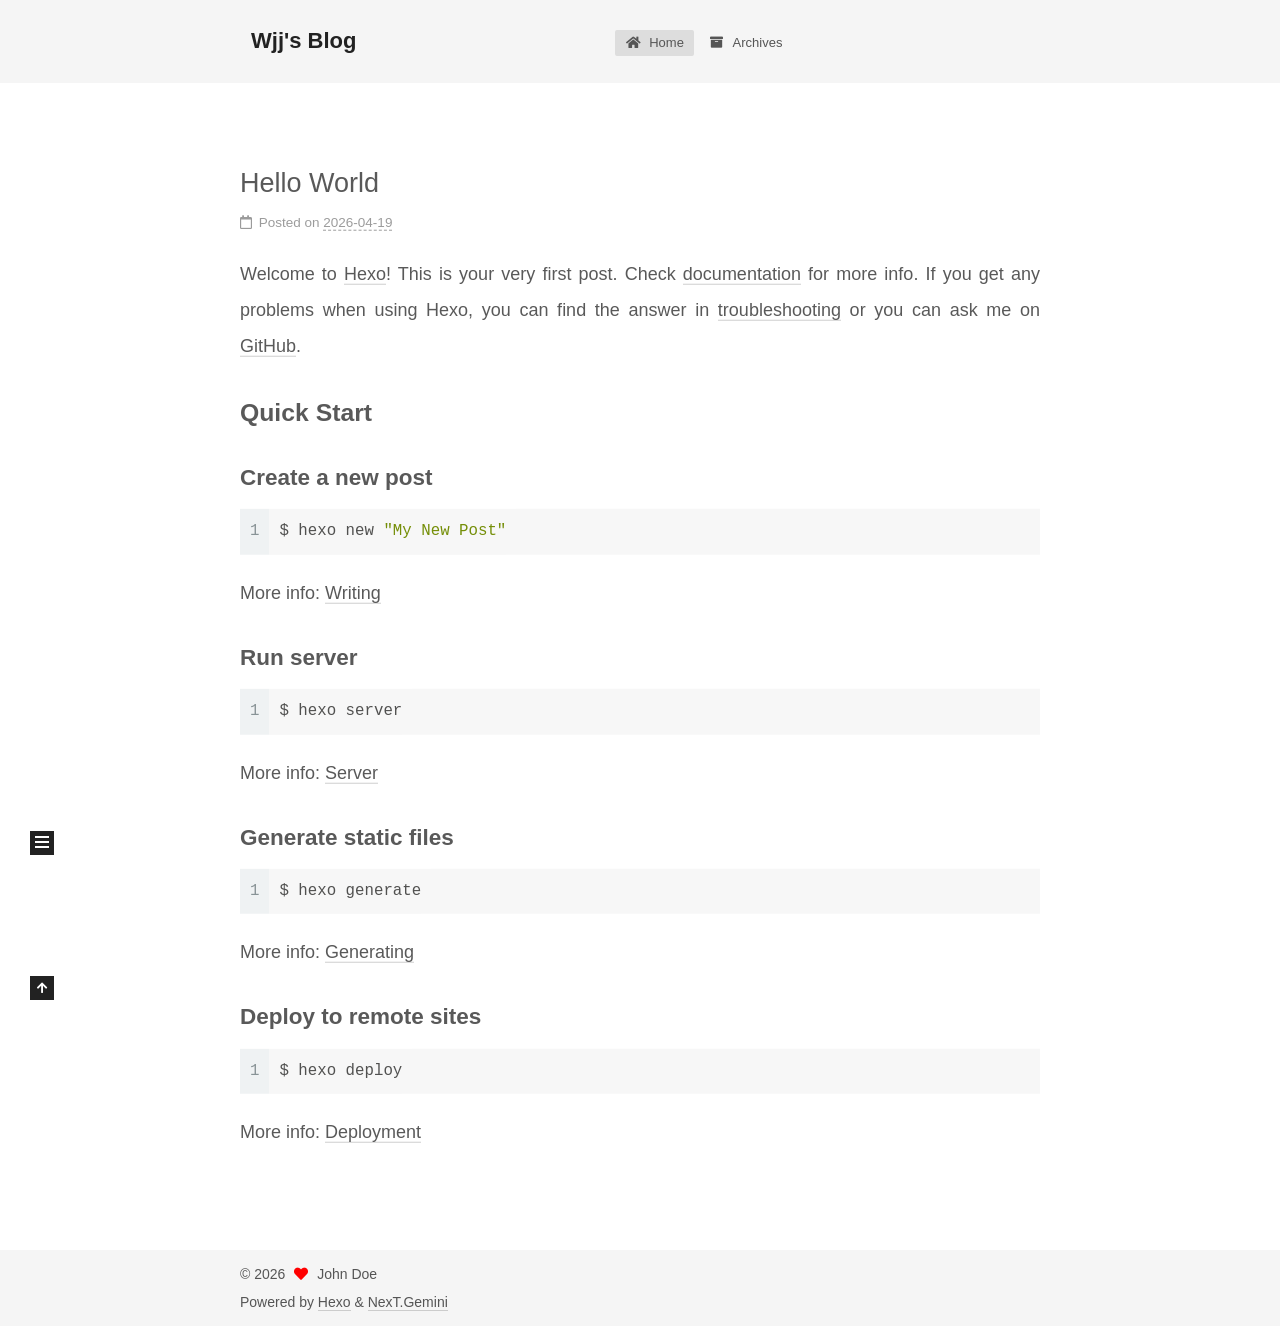
==== index.html @ 07f9d51d "Site updated: 2026-04-19 17:10:24" ====
<!DOCTYPE html>
<html lang="zh-Hans">
<head>
  <meta charset="UTF-8">
<meta name="viewport" content="width=device-width, initial-scale=1, maximum-scale=2">
<meta name="theme-color" content="#222">
<meta name="generator" content="Hexo 8.1.1">
  <link rel="apple-touch-icon" sizes="180x180" href="/images/apple-touch-icon-next.png">
  <link rel="icon" type="image/png" sizes="32x32" href="/images/favicon-32x32-next.png">
  <link rel="icon" type="image/png" sizes="16x16" href="/images/favicon-16x16-next.png">
  <link rel="mask-icon" href="/images/logo.svg" color="#222">

<link rel="stylesheet" href="/css/main.css">


<link rel="stylesheet" href="/lib/font-awesome/css/all.min.css">

<script id="hexo-configurations">
    var NexT = window.NexT || {};
    var CONFIG = {"hostname":"example.com","root":"/","scheme":"Gemini","version":"7.8.0","exturl":false,"sidebar":{"position":"left","display":"post","padding":18,"offset":12,"onmobile":false},"copycode":{"enable":false,"show_result":false,"style":null},"back2top":{"enable":true,"sidebar":false,"scrollpercent":false},"bookmark":{"enable":false,"color":"#222","save":"auto"},"fancybox":false,"mediumzoom":false,"lazyload":false,"pangu":false,"comments":{"style":"tabs","active":null,"storage":true,"lazyload":false,"nav":null},"algolia":{"hits":{"per_page":10},"labels":{"input_placeholder":"Search for Posts","hits_empty":"We didn't find any results for the search: ${query}","hits_stats":"${hits} results found in ${time} ms"}},"localsearch":{"enable":false,"trigger":"auto","top_n_per_article":1,"unescape":false,"preload":false},"motion":{"enable":true,"async":false,"transition":{"post_block":"fadeIn","post_header":"slideDownIn","post_body":"slideDownIn","coll_header":"slideLeftIn","sidebar":"slideUpIn"}}};
  </script>

  <meta name="description" content="Stay hungry, stay foolish">
<meta property="og:type" content="website">
<meta property="og:title" content="Wjj&#39;s Blog">
<meta property="og:url" content="http://example.com/index.html">
<meta property="og:site_name" content="Wjj&#39;s Blog">
<meta property="og:description" content="Stay hungry, stay foolish">
<meta property="og:locale">
<meta property="article:author" content="John Doe">
<meta name="twitter:card" content="summary">

<link rel="canonical" href="http://example.com/">


<script id="page-configurations">
  // https://hexo.io/docs/variables.html
  CONFIG.page = {
    sidebar: "",
    isHome : true,
    isPost : false,
    lang   : 'zh-Hans'
  };
</script>

  <title>Wjj's Blog</title>
  






  <noscript>
  <style>
  .use-motion .brand,
  .use-motion .menu-item,
  .sidebar-inner,
  .use-motion .post-block,
  .use-motion .pagination,
  .use-motion .comments,
  .use-motion .post-header,
  .use-motion .post-body,
  .use-motion .collection-header { opacity: initial; }

  .use-motion .site-title,
  .use-motion .site-subtitle {
    opacity: initial;
    top: initial;
  }

  .use-motion .logo-line-before i { left: initial; }
  .use-motion .logo-line-after i { right: initial; }
  </style>
</noscript>

</head>

<body itemscope itemtype="http://schema.org/WebPage">
  <div class="container use-motion">
    <div class="headband"></div>

    <header class="header" itemscope itemtype="http://schema.org/WPHeader">
      <div class="header-inner"><div class="site-brand-container">
  <div class="site-nav-toggle">
    <div class="toggle" aria-label="Toggle navigation bar">
      <span class="toggle-line toggle-line-first"></span>
      <span class="toggle-line toggle-line-middle"></span>
      <span class="toggle-line toggle-line-last"></span>
    </div>
  </div>

  <div class="site-meta">

    <a href="/" class="brand" rel="start">
      <span class="logo-line-before"><i></i></span>
      <h1 class="site-title">Wjj's Blog</h1>
      <span class="logo-line-after"><i></i></span>
    </a>
  </div>

  <div class="site-nav-right">
    <div class="toggle popup-trigger">
    </div>
  </div>
</div>




<nav class="site-nav">
  <ul id="menu" class="main-menu menu">
        <li class="menu-item menu-item-home">

    <a href="/" rel="section"><i class="fa fa-home fa-fw"></i>Home</a>

  </li>
        <li class="menu-item menu-item-archives">

    <a href="/archives/" rel="section"><i class="fa fa-archive fa-fw"></i>Archives</a>

  </li>
  </ul>
</nav>




</div>
    </header>

    
  <div class="back-to-top">
    <i class="fa fa-arrow-up"></i>
    <span>0%</span>
  </div>


    <main class="main">
      <div class="main-inner">
        <div class="content-wrap">
          

          <div class="content index posts-expand">
            
      
  
  
  <article itemscope itemtype="http://schema.org/Article" class="post-block" lang="zh-Hans">
    <link itemprop="mainEntityOfPage" href="http://example.com/2026/04/19/hello-world/">

    <span hidden itemprop="author" itemscope itemtype="http://schema.org/Person">
      <meta itemprop="image" content="/images/avatar.gif">
      <meta itemprop="name" content="John Doe">
      <meta itemprop="description" content="Stay hungry, stay foolish">
    </span>

    <span hidden itemprop="publisher" itemscope itemtype="http://schema.org/Organization">
      <meta itemprop="name" content="Wjj's Blog">
    </span>
      <header class="post-header">
        <h2 class="post-title" itemprop="name headline">
          
            <a href="/2026/04/19/hello-world/" class="post-title-link" itemprop="url">Hello World</a>
        </h2>

        <div class="post-meta">
            <span class="post-meta-item">
              <span class="post-meta-item-icon">
                <i class="far fa-calendar"></i>
              </span>
              <span class="post-meta-item-text">Posted on</span>

              <time title="Created: 2026-04-19 16:36:43" itemprop="dateCreated datePublished" datetime="2026-04-19T16:36:43+08:00">2026-04-19</time>
            </span>

          

        </div>
      </header>

    
    
    
    <div class="post-body" itemprop="articleBody">

      
          <p>Welcome to <a target="_blank" rel="noopener" href="https://hexo.io/">Hexo</a>! This is your very first post. Check <a target="_blank" rel="noopener" href="https://hexo.io/docs/">documentation</a> for more info. If you get any problems when using Hexo, you can find the answer in <a target="_blank" rel="noopener" href="https://hexo.io/docs/troubleshooting.html">troubleshooting</a> or you can ask me on <a target="_blank" rel="noopener" href="https://github.com/hexojs/hexo/issues">GitHub</a>.</p>
<h2 id="Quick-Start"><a href="#Quick-Start" class="headerlink" title="Quick Start"></a>Quick Start</h2><h3 id="Create-a-new-post"><a href="#Create-a-new-post" class="headerlink" title="Create a new post"></a>Create a new post</h3><figure class="highlight bash"><table><tr><td class="gutter"><pre><span class="line">1</span><br></pre></td><td class="code"><pre><span class="line">$ hexo new <span class="string">&quot;My New Post&quot;</span></span><br></pre></td></tr></table></figure>

<p>More info: <a target="_blank" rel="noopener" href="https://hexo.io/docs/writing.html">Writing</a></p>
<h3 id="Run-server"><a href="#Run-server" class="headerlink" title="Run server"></a>Run server</h3><figure class="highlight bash"><table><tr><td class="gutter"><pre><span class="line">1</span><br></pre></td><td class="code"><pre><span class="line">$ hexo server</span><br></pre></td></tr></table></figure>

<p>More info: <a target="_blank" rel="noopener" href="https://hexo.io/docs/server.html">Server</a></p>
<h3 id="Generate-static-files"><a href="#Generate-static-files" class="headerlink" title="Generate static files"></a>Generate static files</h3><figure class="highlight bash"><table><tr><td class="gutter"><pre><span class="line">1</span><br></pre></td><td class="code"><pre><span class="line">$ hexo generate</span><br></pre></td></tr></table></figure>

<p>More info: <a target="_blank" rel="noopener" href="https://hexo.io/docs/generating.html">Generating</a></p>
<h3 id="Deploy-to-remote-sites"><a href="#Deploy-to-remote-sites" class="headerlink" title="Deploy to remote sites"></a>Deploy to remote sites</h3><figure class="highlight bash"><table><tr><td class="gutter"><pre><span class="line">1</span><br></pre></td><td class="code"><pre><span class="line">$ hexo deploy</span><br></pre></td></tr></table></figure>

<p>More info: <a target="_blank" rel="noopener" href="https://hexo.io/docs/one-command-deployment.html">Deployment</a></p>

      
    </div>

    
    
    
      <footer class="post-footer">
        <div class="post-eof"></div>
      </footer>
  </article>
  
  
  


  



          </div>
          

<script>
  window.addEventListener('tabs:register', () => {
    let { activeClass } = CONFIG.comments;
    if (CONFIG.comments.storage) {
      activeClass = localStorage.getItem('comments_active') || activeClass;
    }
    if (activeClass) {
      let activeTab = document.querySelector(`a[href="#comment-${activeClass}"]`);
      if (activeTab) {
        activeTab.click();
      }
    }
  });
  if (CONFIG.comments.storage) {
    window.addEventListener('tabs:click', event => {
      if (!event.target.matches('.tabs-comment .tab-content .tab-pane')) return;
      let commentClass = event.target.classList[1];
      localStorage.setItem('comments_active', commentClass);
    });
  }
</script>

        </div>
          
  
  <div class="toggle sidebar-toggle">
    <span class="toggle-line toggle-line-first"></span>
    <span class="toggle-line toggle-line-middle"></span>
    <span class="toggle-line toggle-line-last"></span>
  </div>

  <aside class="sidebar">
    <div class="sidebar-inner">

      <ul class="sidebar-nav motion-element">
        <li class="sidebar-nav-toc">
          Table of Contents
        </li>
        <li class="sidebar-nav-overview">
          Overview
        </li>
      </ul>

      <!--noindex-->
      <div class="post-toc-wrap sidebar-panel">
      </div>
      <!--/noindex-->

      <div class="site-overview-wrap sidebar-panel">
        <div class="site-author motion-element" itemprop="author" itemscope itemtype="http://schema.org/Person">
  <p class="site-author-name" itemprop="name">John Doe</p>
  <div class="site-description" itemprop="description">Stay hungry, stay foolish</div>
</div>
<div class="site-state-wrap motion-element">
  <nav class="site-state">
      <div class="site-state-item site-state-posts">
          <a href="/archives/">
        
          <span class="site-state-item-count">1</span>
          <span class="site-state-item-name">posts</span>
        </a>
      </div>
  </nav>
</div>



      </div>

    </div>
  </aside>
  <div id="sidebar-dimmer"></div>


      </div>
    </main>

    <footer class="footer">
      <div class="footer-inner">
        

        

<div class="copyright">
  
  &copy; 
  <span itemprop="copyrightYear">2026</span>
  <span class="with-love">
    <i class="fa fa-heart"></i>
  </span>
  <span class="author" itemprop="copyrightHolder">John Doe</span>
</div>
  <div class="powered-by">Powered by <a href="https://hexo.io/" class="theme-link" rel="noopener" target="_blank">Hexo</a> & <a href="https://theme-next.org/" class="theme-link" rel="noopener" target="_blank">NexT.Gemini</a>
  </div>

        








      </div>
    </footer>
  </div>

  
  <script src="/lib/anime.min.js"></script>
  <script src="/lib/velocity/velocity.min.js"></script>
  <script src="/lib/velocity/velocity.ui.min.js"></script>

<script src="/js/utils.js"></script>

<script src="/js/motion.js"></script>


<script src="/js/schemes/pisces.js"></script>


<script src="/js/next-boot.js"></script>




  















  

  

</body>
</html>
---- css/main.css ----
:root {
  --body-bg-color: #fff;
  --content-bg-color: #f5f5f5;
  --card-bg-color: #f5f5f5;
  --text-color: #555;
  --blockquote-color: #666;
  --link-color: #555;
  --link-hover-color: #222;
  --brand-color: #222;
  --brand-hover-color: #222;
  --table-row-odd-bg-color: #f9f9f9;
  --table-row-hover-bg-color: #f5f5f5;
  --menu-item-bg-color: #ddd;
  --btn-default-bg: transparent;
  --btn-default-color: var(--link-color);
  --btn-default-border-color: var(--link-color);
  --btn-default-hover-bg: transparent;
  --btn-default-hover-color: var(--link-hover-color);
  --btn-default-hover-border-color: var(--link-hover-color);
}
html {
  line-height: 1.15; /* 1 */
  -webkit-text-size-adjust: 100%; /* 2 */
}
body {
  margin: 0;
}
main {
  display: block;
}
h1 {
  font-size: 2em;
  margin: 0.67em 0;
}
hr {
  box-sizing: content-box; /* 1 */
  height: 0; /* 1 */
  overflow: visible; /* 2 */
}
pre {
  font-family: monospace, monospace; /* 1 */
  font-size: 1em; /* 2 */
}
a {
  background: transparent;
}
abbr[title] {
  border-bottom: none; /* 1 */
  text-decoration: underline; /* 2 */
  text-decoration: underline dotted; /* 2 */
}
b,
strong {
  font-weight: bolder;
}
code,
kbd,
samp {
  font-family: monospace, monospace; /* 1 */
  font-size: 1em; /* 2 */
}
small {
  font-size: 80%;
}
sub,
sup {
  font-size: 75%;
  line-height: 0;
  position: relative;
  vertical-align: baseline;
}
sub {
  bottom: -0.25em;
}
sup {
  top: -0.5em;
}
img {
  border-style: none;
}
button,
input,
optgroup,
select,
textarea {
  font-family: inherit; /* 1 */
  font-size: 100%; /* 1 */
  line-height: 1.15; /* 1 */
  margin: 0; /* 2 */
}
button,
input {
/* 1 */
  overflow: visible;
}
button,
select {
/* 1 */
  text-transform: none;
}
button,
[type='button'],
[type='reset'],
[type='submit'] {
  -webkit-appearance: button;
}
button::-moz-focus-inner,
[type='button']::-moz-focus-inner,
[type='reset']::-moz-focus-inner,
[type='submit']::-moz-focus-inner {
  border-style: none;
  padding: 0;
}
button:-moz-focusring,
[type='button']:-moz-focusring,
[type='reset']:-moz-focusring,
[type='submit']:-moz-focusring {
  outline: 1px dotted ButtonText;
}
fieldset {
  padding: 0.35em 0.75em 0.625em;
}
legend {
  box-sizing: border-box; /* 1 */
  color: inherit; /* 2 */
  display: table; /* 1 */
  max-width: 100%; /* 1 */
  padding: 0; /* 3 */
  white-space: normal; /* 1 */
}
progress {
  vertical-align: baseline;
}
textarea {
  overflow: auto;
}
[type='checkbox'],
[type='radio'] {
  box-sizing: border-box; /* 1 */
  padding: 0; /* 2 */
}
[type='number']::-webkit-inner-spin-button,
[type='number']::-webkit-outer-spin-button {
  height: auto;
}
[type='search'] {
  outline-offset: -2px; /* 2 */
  -webkit-appearance: textfield; /* 1 */
}
[type='search']::-webkit-search-decoration {
  -webkit-appearance: none;
}
::-webkit-file-upload-button {
  font: inherit; /* 2 */
  -webkit-appearance: button; /* 1 */
}
details {
  display: block;
}
summary {
  display: list-item;
}
template {
  display: none;
}
[hidden] {
  display: none;
}
::selection {
  background: #262a30;
  color: #eee;
}
html,
body {
  height: 100%;
}
body {
  background: var(--body-bg-color);
  color: var(--text-color);
  font-family: 'Lato', "PingFang SC", "Microsoft YaHei", sans-serif;
  font-size: 1em;
  line-height: 2;
}
@media (max-width: 991px) {
  body {
    padding-left: 0 !important;
    padding-right: 0 !important;
  }
}
h1,
h2,
h3,
h4,
h5,
h6 {
  font-family: 'Lato', "PingFang SC", "Microsoft YaHei", sans-serif;
  font-weight: bold;
  line-height: 1.5;
  margin: 20px 0 15px;
}
h1 {
  font-size: 1.5em;
}
h2 {
  font-size: 1.375em;
}
h3 {
  font-size: 1.25em;
}
h4 {
  font-size: 1.125em;
}
h5 {
  font-size: 1em;
}
h6 {
  font-size: 0.875em;
}
p {
  margin: 0 0 20px 0;
}
a,
span.exturl {
  border-bottom: 1px solid #ccc;
  color: var(--link-color);
  outline: 0;
  text-decoration: none;
  overflow-wrap: break-word;
  word-wrap: break-word;
  cursor: pointer;
}
a:hover,
span.exturl:hover {
  border-bottom-color: var(--link-hover-color);
  color: var(--link-hover-color);
}
iframe,
img,
video {
  display: block;
  margin-left: auto;
  margin-right: auto;
  max-width: 100%;
}
hr {
  background-image: repeating-linear-gradient(-45deg, #ddd, #ddd 4px, transparent 4px, transparent 8px);
  border: 0;
  height: 3px;
  margin: 40px 0;
}
blockquote {
  border-left: 4px solid #ddd;
  color: var(--blockquote-color);
  margin: 0;
  padding: 0 15px;
}
blockquote cite::before {
  content: '-';
  padding: 0 5px;
}
dt {
  font-weight: bold;
}
dd {
  margin: 0;
  padding: 0;
}
kbd {
  background-color: #f5f5f5;
  background-image: linear-gradient(#eee, #fff, #eee);
  border: 1px solid #ccc;
  border-radius: 0.2em;
  box-shadow: 0.1em 0.1em 0.2em rgba(0,0,0,0.1);
  color: #555;
  font-family: inherit;
  padding: 0.1em 0.3em;
  white-space: nowrap;
}
.table-container {
  overflow: auto;
}
table {
  border-collapse: collapse;
  border-spacing: 0;
  font-size: 0.875em;
  margin: 0 0 20px 0;
  width: 100%;
}
tbody tr:nth-of-type(odd) {
  background: var(--table-row-odd-bg-color);
}
tbody tr:hover {
  background: var(--table-row-hover-bg-color);
}
caption,
th,
td {
  font-weight: normal;
  padding: 8px;
  vertical-align: middle;
}
th,
td {
  border: 1px solid #ddd;
  border-bottom: 3px solid #ddd;
}
th {
  font-weight: 700;
  padding-bottom: 10px;
}
td {
  border-bottom-width: 1px;
}
.btn {
  background: var(--btn-default-bg);
  border: 2px solid var(--btn-default-border-color);
  border-radius: 0;
  color: var(--btn-default-color);
  display: inline-block;
  font-size: 0.875em;
  line-height: 2;
  padding: 0 20px;
  text-decoration: none;
  transition-property: background-color;
  transition-delay: 0s;
  transition-duration: 0.2s;
  transition-timing-function: ease-in-out;
}
.btn:hover {
  background: var(--btn-default-hover-bg);
  border-color: var(--btn-default-hover-border-color);
  color: var(--btn-default-hover-color);
}
.btn + .btn {
  margin: 0 0 8px 8px;
}
.btn .fa-fw {
  text-align: left;
  width: 1.285714285714286em;
}
.toggle {
  line-height: 0;
}
.toggle .toggle-line {
  background: #fff;
  display: inline-block;
  height: 2px;
  left: 0;
  position: relative;
  top: 0;
  transition: all 0.4s;
  vertical-align: top;
  width: 100%;
}
.toggle .toggle-line:not(:first-child) {
  margin-top: 3px;
}
.toggle.toggle-arrow .toggle-line-first {
  left: 50%;
  top: 2px;
  transform: rotate(45deg);
  width: 50%;
}
.toggle.toggle-arrow .toggle-line-middle {
  left: 2px;
  width: 90%;
}
.toggle.toggle-arrow .toggle-line-last {
  left: 50%;
  top: -2px;
  transform: rotate(-45deg);
  width: 50%;
}
.toggle.toggle-close .toggle-line-first {
  transform: rotate(-45deg);
  top: 5px;
}
.toggle.toggle-close .toggle-line-middle {
  opacity: 0;
}
.toggle.toggle-close .toggle-line-last {
  transform: rotate(45deg);
  top: -5px;
}
.highlight,
pre {
  background: #f7f7f7;
  color: #4d4d4c;
  line-height: 1.6;
  margin: 0 auto 20px;
}
pre,
code {
  font-family: consolas, Menlo, monospace, "PingFang SC", "Microsoft YaHei";
}
code {
  background: #eee;
  border-radius: 3px;
  color: #555;
  padding: 2px 4px;
  overflow-wrap: break-word;
  word-wrap: break-word;
}
.highlight *::selection {
  background: #d6d6d6;
}
.highlight pre {
  border: 0;
  margin: 0;
  padding: 10px 0;
}
.highlight table {
  border: 0;
  margin: 0;
  width: auto;
}
.highlight td {
  border: 0;
  padding: 0;
}
.highlight figcaption {
  background: #eff2f3;
  color: #4d4d4c;
  display: flex;
  font-size: 0.875em;
  justify-content: space-between;
  line-height: 1.2;
  padding: 0.5em;
}
.highlight figcaption a {
  color: #4d4d4c;
}
.highlight figcaption a:hover {
  border-bottom-color: #4d4d4c;
}
.highlight .gutter {
  -moz-user-select: none;
  -ms-user-select: none;
  -webkit-user-select: none;
  user-select: none;
}
.highlight .gutter pre {
  background: #eff2f3;
  color: #869194;
  padding-left: 10px;
  padding-right: 10px;
  text-align: right;
}
.highlight .code pre {
  background: #f7f7f7;
  padding-left: 10px;
  width: 100%;
}
.gist table {
  width: auto;
}
.gist table td {
  border: 0;
}
pre {
  overflow: auto;
  padding: 10px;
}
pre code {
  background: none;
  color: #4d4d4c;
  font-size: 0.875em;
  padding: 0;
  text-shadow: none;
}
pre .deletion {
  background: #fdd;
}
pre .addition {
  background: #dfd;
}
pre .meta {
  color: #eab700;
  -moz-user-select: none;
  -ms-user-select: none;
  -webkit-user-select: none;
  user-select: none;
}
pre .comment {
  color: #8e908c;
}
pre .variable,
pre .attribute,
pre .tag,
pre .name,
pre .regexp,
pre .ruby .constant,
pre .xml .tag .title,
pre .xml .pi,
pre .xml .doctype,
pre .html .doctype,
pre .css .id,
pre .css .class,
pre .css .pseudo {
  color: #c82829;
}
pre .number,
pre .preprocessor,
pre .built_in,
pre .builtin-name,
pre .literal,
pre .params,
pre .constant,
pre .command {
  color: #f5871f;
}
pre .ruby .class .title,
pre .css .rules .attribute,
pre .string,
pre .symbol,
pre .value,
pre .inheritance,
pre .header,
pre .ruby .symbol,
pre .xml .cdata,
pre .special,
pre .formula {
  color: #718c00;
}
pre .title,
pre .css .hexcolor {
  color: #3e999f;
}
pre .function,
pre .python .decorator,
pre .python .title,
pre .ruby .function .title,
pre .ruby .title .keyword,
pre .perl .sub,
pre .javascript .title,
pre .coffeescript .title {
  color: #4271ae;
}
pre .keyword,
pre .javascript .function {
  color: #8959a8;
}
.blockquote-center {
  border-left: none;
  margin: 40px 0;
  padding: 0;
  position: relative;
  text-align: center;
}
.blockquote-center .fa {
  display: block;
  opacity: 0.6;
  position: absolute;
  width: 100%;
}
.blockquote-center .fa-quote-left {
  border-top: 1px solid #ccc;
  text-align: left;
  top: -20px;
}
.blockquote-center .fa-quote-right {
  border-bottom: 1px solid #ccc;
  text-align: right;
  bottom: -20px;
}
.blockquote-center p,
.blockquote-center div {
  text-align: center;
}
.post-body .group-picture img {
  margin: 0 auto;
  padding: 0 3px;
}
.group-picture-row {
  margin-bottom: 6px;
  overflow: hidden;
}
.group-picture-column {
  float: left;
  margin-bottom: 10px;
}
.post-body .label {
  color: #555;
  display: inline;
  padding: 0 2px;
}
.post-body .label.default {
  background: #f0f0f0;
}
.post-body .label.primary {
  background: #efe6f7;
}
.post-body .label.info {
  background: #e5f2f8;
}
.post-body .label.success {
  background: #e7f4e9;
}
.post-body .label.warning {
  background: #fcf6e1;
}
.post-body .label.danger {
  background: #fae8eb;
}
.post-body .tabs {
  margin-bottom: 20px;
}
.post-body .tabs,
.tabs-comment {
  display: block;
  padding-top: 10px;
  position: relative;
}
.post-body .tabs ul.nav-tabs,
.tabs-comment ul.nav-tabs {
  display: flex;
  flex-wrap: wrap;
  margin: 0;
  margin-bottom: -1px;
  padding: 0;
}
@media (max-width: 413px) {
  .post-body .tabs ul.nav-tabs,
  .tabs-comment ul.nav-tabs {
    display: block;
    margin-bottom: 5px;
  }
}
.post-body .tabs ul.nav-tabs li.tab,
.tabs-comment ul.nav-tabs li.tab {
  border-bottom: 1px solid #ddd;
  border-left: 1px solid transparent;
  border-right: 1px solid transparent;
  border-top: 3px solid transparent;
  flex-grow: 1;
  list-style-type: none;
  border-radius: 0 0 0 0;
}
@media (max-width: 413px) {
  .post-body .tabs ul.nav-tabs li.tab,
  .tabs-comment ul.nav-tabs li.tab {
    border-bottom: 1px solid transparent;
    border-left: 3px solid transparent;
    border-right: 1px solid transparent;
    border-top: 1px solid transparent;
  }
}
@media (max-width: 413px) {
  .post-body .tabs ul.nav-tabs li.tab,
  .tabs-comment ul.nav-tabs li.tab {
    border-radius: 0;
  }
}
.post-body .tabs ul.nav-tabs li.tab a,
.tabs-comment ul.nav-tabs li.tab a {
  border-bottom: initial;
  display: block;
  line-height: 1.8;
  outline: 0;
  padding: 0.25em 0.75em;
  text-align: center;
  transition-delay: 0s;
  transition-duration: 0.2s;
  transition-timing-function: ease-out;
}
.post-body .tabs ul.nav-tabs li.tab a i,
.tabs-comment ul.nav-tabs li.tab a i {
  width: 1.285714285714286em;
}
.post-body .tabs ul.nav-tabs li.tab.active,
.tabs-comment ul.nav-tabs li.tab.active {
  border-bottom: 1px solid transparent;
  border-left: 1px solid #ddd;
  border-right: 1px solid #ddd;
  border-top: 3px solid #fc6423;
}
@media (max-width: 413px) {
  .post-body .tabs ul.nav-tabs li.tab.active,
  .tabs-comment ul.nav-tabs li.tab.active {
    border-bottom: 1px solid #ddd;
    border-left: 3px solid #fc6423;
    border-right: 1px solid #ddd;
    border-top: 1px solid #ddd;
  }
}
.post-body .tabs ul.nav-tabs li.tab.active a,
.tabs-comment ul.nav-tabs li.tab.active a {
  color: var(--link-color);
  cursor: default;
}
.post-body .tabs .tab-content .tab-pane,
.tabs-comment .tab-content .tab-pane {
  border: 1px solid #ddd;
  border-top: 0;
  padding: 20px 20px 0 20px;
  border-radius: 0;
}
.post-body .tabs .tab-content .tab-pane:not(.active),
.tabs-comment .tab-content .tab-pane:not(.active) {
  display: none;
}
.post-body .tabs .tab-content .tab-pane.active,
.tabs-comment .tab-content .tab-pane.active {
  display: block;
}
.post-body .tabs .tab-content .tab-pane.active:nth-of-type(1),
.tabs-comment .tab-content .tab-pane.active:nth-of-type(1) {
  border-radius: 0 0 0 0;
}
@media (max-width: 413px) {
  .post-body .tabs .tab-content .tab-pane.active:nth-of-type(1),
  .tabs-comment .tab-content .tab-pane.active:nth-of-type(1) {
    border-radius: 0;
  }
}
.post-body .note {
  border-radius: 3px;
  margin-bottom: 20px;
  padding: 1em;
  position: relative;
  border: 1px solid #eee;
  border-left-width: 5px;
}
.post-body .note h2,
.post-body .note h3,
.post-body .note h4,
.post-body .note h5,
.post-body .note h6 {
  margin-top: 0;
  border-bottom: initial;
  margin-bottom: 0;
  padding-top: 0;
}
.post-body .note p:first-child,
.post-body .note ul:first-child,
.post-body .note ol:first-child,
.post-body .note table:first-child,
.post-body .note pre:first-child,
.post-body .note blockquote:first-child,
.post-body .note img:first-child {
  margin-top: 0;
}
.post-body .note p:last-child,
.post-body .note ul:last-child,
.post-body .note ol:last-child,
.post-body .note table:last-child,
.post-body .note pre:last-child,
.post-body .note blockquote:last-child,
.post-body .note img:last-child {
  margin-bottom: 0;
}
.post-body .note.default {
  border-left-color: #777;
}
.post-body .note.default h2,
.post-body .note.default h3,
.post-body .note.default h4,
.post-body .note.default h5,
.post-body .note.default h6 {
  color: #777;
}
.post-body .note.primary {
  border-left-color: #6f42c1;
}
.post-body .note.primary h2,
.post-body .note.primary h3,
.post-body .note.primary h4,
.post-body .note.primary h5,
.post-body .note.primary h6 {
  color: #6f42c1;
}
.post-body .note.info {
  border-left-color: #428bca;
}
.post-body .note.info h2,
.post-body .note.info h3,
.post-body .note.info h4,
.post-body .note.info h5,
.post-body .note.info h6 {
  color: #428bca;
}
.post-body .note.success {
  border-left-color: #5cb85c;
}
.post-body .note.success h2,
.post-body .note.success h3,
.post-body .note.success h4,
.post-body .note.success h5,
.post-body .note.success h6 {
  color: #5cb85c;
}
.post-body .note.warning {
  border-left-color: #f0ad4e;
}
.post-body .note.warning h2,
.post-body .note.warning h3,
.post-body .note.warning h4,
.post-body .note.warning h5,
.post-body .note.warning h6 {
  color: #f0ad4e;
}
.post-body .note.danger {
  border-left-color: #d9534f;
}
.post-body .note.danger h2,
.post-body .note.danger h3,
.post-body .note.danger h4,
.post-body .note.danger h5,
.post-body .note.danger h6 {
  color: #d9534f;
}
.pagination .prev,
.pagination .next,
.pagination .page-number,
.pagination .space {
  display: inline-block;
  margin: 0 10px;
  padding: 0 11px;
  position: relative;
  top: -1px;
}
@media (max-width: 767px) {
  .pagination .prev,
  .pagination .next,
  .pagination .page-number,
  .pagination .space {
    margin: 0 5px;
  }
}
.pagination {
  border-top: 1px solid #eee;
  margin: 120px 0 0;
  text-align: center;
}
.pagination .prev,
.pagination .next,
.pagination .page-number {
  border-bottom: 0;
  border-top: 1px solid #eee;
  transition-property: border-color;
  transition-delay: 0s;
  transition-duration: 0.2s;
  transition-timing-function: ease-in-out;
}
.pagination .prev:hover,
.pagination .next:hover,
.pagination .page-number:hover {
  border-top-color: #222;
}
.pagination .space {
  margin: 0;
  padding: 0;
}
.pagination .prev {
  margin-left: 0;
}
.pagination .next {
  margin-right: 0;
}
.pagination .page-number.current {
  background: #ccc;
  border-top-color: #ccc;
  color: #fff;
}
@media (max-width: 767px) {
  .pagination {
    border-top: none;
  }
  .pagination .prev,
  .pagination .next,
  .pagination .page-number {
    border-bottom: 1px solid #eee;
    border-top: 0;
    margin-bottom: 10px;
    padding: 0 10px;
  }
  .pagination .prev:hover,
  .pagination .next:hover,
  .pagination .page-number:hover {
    border-bottom-color: #222;
  }
}
.comments {
  margin-top: 60px;
  overflow: hidden;
}
.comment-button-group {
  display: flex;
  flex-wrap: wrap-reverse;
  justify-content: center;
  margin: 1em 0;
}
.comment-button-group .comment-button {
  margin: 0.1em 0.2em;
}
.comment-button-group .comment-button.active {
  background: var(--btn-default-hover-bg);
  border-color: var(--btn-default-hover-border-color);
  color: var(--btn-default-hover-color);
}
.comment-position {
  display: none;
}
.comment-position.active {
  display: block;
}
.tabs-comment {
  background: var(--content-bg-color);
  margin-top: 4em;
  padding-top: 0;
}
.tabs-comment .comments {
  border: 0;
  box-shadow: none;
  margin-top: 0;
  padding-top: 0;
}
.container {
  min-height: 100%;
  position: relative;
}
.main-inner {
  margin: 0 auto;
  width: 700px;
}
@media (min-width: 1200px) {
  .main-inner {
    width: 800px;
  }
}
@media (min-width: 1600px) {
  .main-inner {
    width: 900px;
  }
}
@media (max-width: 767px) {
  .content-wrap {
    padding: 0 20px;
  }
}
.header {
  background: transparent;
}
.header-inner {
  margin: 0 auto;
  width: 700px;
}
@media (min-width: 1200px) {
  .header-inner {
    width: 800px;
  }
}
@media (min-width: 1600px) {
  .header-inner {
    width: 900px;
  }
}
.site-brand-container {
  display: flex;
  flex-shrink: 0;
  padding: 0 10px;
}
.headband {
  background: #222;
  height: 3px;
}
.site-meta {
  flex-grow: 1;
  text-align: left;
}
@media (max-width: 767px) {
  .site-meta {
    text-align: center;
  }
}
.brand {
  border-bottom: none;
  color: var(--brand-color);
  display: inline-block;
  line-height: 1.375em;
  padding: 0 40px;
  position: relative;
}
.brand:hover {
  color: var(--brand-hover-color);
}
.site-title {
  font-family: 'Lato', "PingFang SC", "Microsoft YaHei", sans-serif;
  font-size: 1.375em;
  font-weight: normal;
  margin: 0;
}
.site-subtitle {
  color: #999;
  font-size: 0.8125em;
  margin: 10px 0;
}
.use-motion .brand {
  opacity: 0;
}
.use-motion .site-title,
.use-motion .site-subtitle,
.use-motion .custom-logo-image {
  opacity: 0;
  position: relative;
  top: -10px;
}
.site-nav-toggle,
.site-nav-right {
  display: none;
}
@media (max-width: 767px) {
  .site-nav-toggle,
  .site-nav-right {
    display: flex;
    flex-direction: column;
    justify-content: center;
  }
}
.site-nav-toggle .toggle,
.site-nav-right .toggle {
  color: var(--text-color);
  padding: 10px;
  width: 22px;
}
.site-nav-toggle .toggle .toggle-line,
.site-nav-right .toggle .toggle-line {
  background: var(--text-color);
  border-radius: 1px;
}
.site-nav {
  display: block;
}
@media (max-width: 767px) {
  .site-nav {
    clear: both;
    display: none;
  }
}
.site-nav.site-nav-on {
  display: block;
}
.menu {
  margin-top: 20px;
  padding-left: 0;
  text-align: center;
}
.menu-item {
  display: inline-block;
  list-style: none;
  margin: 0 10px;
}
@media (max-width: 767px) {
  .menu-item {
    display: block;
    margin-top: 10px;
  }
  .menu-item.menu-item-search {
    display: none;
  }
}
.menu-item a,
.menu-item span.exturl {
  border-bottom: 0;
  display: block;
  font-size: 0.8125em;
  transition-property: border-color;
  transition-delay: 0s;
  transition-duration: 0.2s;
  transition-timing-function: ease-in-out;
}
@media (hover: none) {
  .menu-item a:hover,
  .menu-item span.exturl:hover {
    border-bottom-color: transparent !important;
  }
}
.menu-item .fa,
.menu-item .fab,
.menu-item .far,
.menu-item .fas {
  margin-right: 8px;
}
.menu-item .badge {
  display: inline-block;
  font-weight: bold;
  line-height: 1;
  margin-left: 0.35em;
  margin-top: 0.35em;
  text-align: center;
  white-space: nowrap;
}
@media (max-width: 767px) {
  .menu-item .badge {
    float: right;
    margin-left: 0;
  }
}
.menu-item-active a,
.menu .menu-item a:hover,
.menu .menu-item span.exturl:hover {
  background: var(--menu-item-bg-color);
}
.use-motion .menu-item {
  opacity: 0;
}
.sidebar {
  background: #222;
  bottom: 0;
  box-shadow: inset 0 2px 6px #000;
  position: fixed;
  top: 0;
}
@media (max-width: 991px) {
  .sidebar {
    display: none;
  }
}
.sidebar-inner {
  color: #999;
  padding: 18px 10px;
  text-align: center;
}
.cc-license {
  margin-top: 10px;
  text-align: center;
}
.cc-license .cc-opacity {
  border-bottom: none;
  opacity: 0.7;
}
.cc-license .cc-opacity:hover {
  opacity: 0.9;
}
.cc-license img {
  display: inline-block;
}
.site-author-image {
  border: 2px solid #333;
  display: block;
  margin: 0 auto;
  max-width: 96px;
  padding: 2px;
}
.site-author-name {
  color: #f5f5f5;
  font-weight: normal;
  margin: 5px 0 0;
  text-align: center;
}
.site-description {
  color: #999;
  font-size: 1em;
  margin-top: 5px;
  text-align: center;
}
.links-of-author {
  margin-top: 15px;
}
.links-of-author a,
.links-of-author span.exturl {
  border-bottom-color: #555;
  display: inline-block;
  font-size: 0.8125em;
  margin-bottom: 10px;
  margin-right: 10px;
  vertical-align: middle;
}
.links-of-author a::before,
.links-of-author span.exturl::before {
  background: #361b06;
  border-radius: 50%;
  content: ' ';
  display: inline-block;
  height: 4px;
  margin-right: 3px;
  vertical-align: middle;
  width: 4px;
}
.sidebar-button {
  margin-top: 15px;
}
.sidebar-button a {
  border: 1px solid #fc6423;
  border-radius: 4px;
  color: #fc6423;
  display: inline-block;
  padding: 0 15px;
}
.sidebar-button a .fa,
.sidebar-button a .fab,
.sidebar-button a .far,
.sidebar-button a .fas {
  margin-right: 5px;
}
.sidebar-button a:hover {
  background: #fc6423;
  border: 1px solid #fc6423;
  color: #fff;
}
.sidebar-button a:hover .fa,
.sidebar-button a:hover .fab,
.sidebar-button a:hover .far,
.sidebar-button a:hover .fas {
  color: #fff;
}
.links-of-blogroll {
  font-size: 0.8125em;
  margin-top: 10px;
}
.links-of-blogroll-title {
  font-size: 0.875em;
  font-weight: 600;
  margin-top: 0;
}
.links-of-blogroll-list {
  list-style: none;
  margin: 0;
  padding: 0;
}
#sidebar-dimmer {
  display: none;
}
@media (max-width: 767px) {
  #sidebar-dimmer {
    background: #000;
    display: block;
    height: 100%;
    left: 100%;
    opacity: 0;
    position: fixed;
    top: 0;
    width: 100%;
    z-index: 1100;
  }
  .sidebar-active + #sidebar-dimmer {
    opacity: 0.7;
    transform: translateX(-100%);
    transition: opacity 0.5s;
  }
}
.sidebar-nav {
  margin: 0;
  padding-bottom: 20px;
  padding-left: 0;
}
.sidebar-nav li {
  border-bottom: 1px solid transparent;
  color: #666;
  cursor: pointer;
  display: inline-block;
  font-size: 0.875em;
}
.sidebar-nav li.sidebar-nav-overview {
  margin-left: 10px;
}
.sidebar-nav li:hover {
  color: #f5f5f5;
}
.sidebar-nav .sidebar-nav-active {
  border-bottom-color: #87daff;
  color: #87daff;
}
.sidebar-nav .sidebar-nav-active:hover {
  color: #87daff;
}
.sidebar-panel {
  display: none;
  overflow-x: hidden;
  overflow-y: auto;
}
.sidebar-panel-active {
  display: block;
}
.sidebar-toggle {
  background: #222;
  bottom: 45px;
  cursor: pointer;
  height: 14px;
  left: 30px;
  padding: 5px;
  position: fixed;
  width: 14px;
  z-index: 1300;
}
@media (max-width: 991px) {
  .sidebar-toggle {
    left: 20px;
    opacity: 0.8;
    display: none;
  }
}
.sidebar-toggle:hover .toggle-line {
  background: #87daff;
}
.post-toc {
  font-size: 0.875em;
}
.post-toc ol {
  list-style: none;
  margin: 0;
  padding: 0 2px 5px 10px;
  text-align: left;
}
.post-toc ol > ol {
  padding-left: 0;
}
.post-toc ol a {
  transition-property: all;
  transition-delay: 0s;
  transition-duration: 0.2s;
  transition-timing-function: ease-in-out;
}
.post-toc .nav-item {
  line-height: 1.8;
  overflow: hidden;
  text-overflow: ellipsis;
  white-space: nowrap;
}
.post-toc .nav .nav-child {
  display: none;
}
.post-toc .nav .active > .nav-child {
  display: block;
}
.post-toc .nav .active-current > .nav-child {
  display: block;
}
.post-toc .nav .active-current > .nav-child > .nav-item {
  display: block;
}
.post-toc .nav .active > a {
  border-bottom-color: #87daff;
  color: #87daff;
}
.post-toc .nav .active-current > a {
  color: #87daff;
}
.post-toc .nav .active-current > a:hover {
  color: #87daff;
}
.site-state {
  display: flex;
  justify-content: center;
  line-height: 1.4;
  margin-top: 10px;
  overflow: hidden;
  text-align: center;
  white-space: nowrap;
}
.site-state-item {
  padding: 0 15px;
}
.site-state-item:not(:first-child) {
  border-left: 1px solid #333;
}
.site-state-item a {
  border-bottom: none;
}
.site-state-item-count {
  display: block;
  font-size: 1.25em;
  font-weight: 600;
  text-align: center;
}
.site-state-item-name {
  color: inherit;
  font-size: 0.875em;
}
.footer {
  color: #999;
  font-size: 0.875em;
  padding: 20px 0;
}
.footer.footer-fixed {
  bottom: 0;
  left: 0;
  position: absolute;
  right: 0;
}
.footer-inner {
  box-sizing: border-box;
  margin: 0 auto;
  text-align: center;
  width: 700px;
}
@media (min-width: 1200px) {
  .footer-inner {
    width: 800px;
  }
}
@media (min-width: 1600px) {
  .footer-inner {
    width: 900px;
  }
}
.languages {
  display: inline-block;
  font-size: 1.125em;
  position: relative;
}
.languages .lang-select-label span {
  margin: 0 0.5em;
}
.languages .lang-select {
  height: 100%;
  left: 0;
  opacity: 0;
  position: absolute;
  top: 0;
  width: 100%;
}
.with-love {
  color: #ff0000;
  display: inline-block;
  margin: 0 5px;
}
.powered-by,
.theme-info {
  display: inline-block;
}
@-moz-keyframes iconAnimate {
  0%, 100% {
    transform: scale(1);
  }
  10%, 30% {
    transform: scale(0.9);
  }
  20%, 40%, 60%, 80% {
    transform: scale(1.1);
  }
  50%, 70% {
    transform: scale(1.1);
  }
}
@-webkit-keyframes iconAnimate {
  0%, 100% {
    transform: scale(1);
  }
  10%, 30% {
    transform: scale(0.9);
  }
  20%, 40%, 60%, 80% {
    transform: scale(1.1);
  }
  50%, 70% {
    transform: scale(1.1);
  }
}
@-o-keyframes iconAnimate {
  0%, 100% {
    transform: scale(1);
  }
  10%, 30% {
    transform: scale(0.9);
  }
  20%, 40%, 60%, 80% {
    transform: scale(1.1);
  }
  50%, 70% {
    transform: scale(1.1);
  }
}
@keyframes iconAnimate {
  0%, 100% {
    transform: scale(1);
  }
  10%, 30% {
    transform: scale(0.9);
  }
  20%, 40%, 60%, 80% {
    transform: scale(1.1);
  }
  50%, 70% {
    transform: scale(1.1);
  }
}
.back-to-top {
  font-size: 12px;
  text-align: center;
  transition-delay: 0s;
  transition-duration: 0.2s;
  transition-timing-function: ease-in-out;
}
.back-to-top {
  background: #222;
  bottom: -100px;
  box-sizing: border-box;
  color: #fff;
  cursor: pointer;
  left: 30px;
  opacity: 1;
  padding: 0 6px;
  position: fixed;
  transition-property: bottom;
  z-index: 1300;
  width: 24px;
}
.back-to-top span {
  display: none;
}
.back-to-top:hover {
  color: #87daff;
}
.back-to-top.back-to-top-on {
  bottom: 19px;
}
@media (max-width: 991px) {
  .back-to-top {
    left: 20px;
    opacity: 0.8;
  }
}
.post-body {
  font-family: 'Lato', "PingFang SC", "Microsoft YaHei", sans-serif;
  overflow-wrap: break-word;
  word-wrap: break-word;
}
@media (min-width: 1200px) {
  .post-body {
    font-size: 1.125em;
  }
}
.post-body .exturl .fa {
  font-size: 0.875em;
  margin-left: 4px;
}
.post-body .image-caption,
.post-body .figure .caption {
  color: #999;
  font-size: 0.875em;
  font-weight: bold;
  line-height: 1;
  margin: -20px auto 15px;
  text-align: center;
}
.post-sticky-flag {
  display: inline-block;
  transform: rotate(30deg);
}
.post-button {
  margin-top: 40px;
  text-align: center;
}
.use-motion .post-block,
.use-motion .pagination,
.use-motion .comments {
  opacity: 0;
}
.use-motion .post-header {
  opacity: 0;
}
.use-motion .post-body {
  opacity: 0;
}
.use-motion .collection-header {
  opacity: 0;
}
.posts-collapse {
  margin-left: 35px;
  position: relative;
}
@media (max-width: 767px) {
  .posts-collapse {
    margin-left: 0px;
    margin-right: 0px;
  }
}
.posts-collapse .collection-title {
  font-size: 1.125em;
  position: relative;
}
.posts-collapse .collection-title::before {
  background: #999;
  border: 1px solid #fff;
  border-radius: 50%;
  content: ' ';
  height: 10px;
  left: 0;
  margin-left: -6px;
  margin-top: -4px;
  position: absolute;
  top: 50%;
  width: 10px;
}
.posts-collapse .collection-year {
  font-size: 1.5em;
  font-weight: bold;
  margin: 60px 0;
  position: relative;
}
.posts-collapse .collection-year::before {
  background: #bbb;
  border-radius: 50%;
  content: ' ';
  height: 8px;
  left: 0;
  margin-left: -4px;
  margin-top: -4px;
  position: absolute;
  top: 50%;
  width: 8px;
}
.posts-collapse .collection-header {
  display: block;
  margin: 0 0 0 20px;
}
.posts-collapse .collection-header small {
  color: #bbb;
  margin-left: 5px;
}
.posts-collapse .post-header {
  border-bottom: 1px dashed #ccc;
  margin: 30px 0;
  padding-left: 15px;
  position: relative;
  transition-property: border;
  transition-delay: 0s;
  transition-duration: 0.2s;
  transition-timing-function: ease-in-out;
}
.posts-collapse .post-header::before {
  background: #bbb;
  border: 1px solid #fff;
  border-radius: 50%;
  content: ' ';
  height: 6px;
  left: 0;
  margin-left: -4px;
  position: absolute;
  top: 0.75em;
  transition-property: background;
  width: 6px;
  transition-delay: 0s;
  transition-duration: 0.2s;
  transition-timing-function: ease-in-out;
}
.posts-collapse .post-header:hover {
  border-bottom-color: #666;
}
.posts-collapse .post-header:hover::before {
  background: #222;
}
.posts-collapse .post-meta {
  display: inline;
  font-size: 0.75em;
  margin-right: 10px;
}
.posts-collapse .post-title {
  display: inline;
}
.posts-collapse .post-title a,
.posts-collapse .post-title span.exturl {
  border-bottom: none;
  color: var(--link-color);
}
.posts-collapse .post-title .fa-external-link-alt {
  font-size: 0.875em;
  margin-left: 5px;
}
.posts-collapse::before {
  background: #f5f5f5;
  content: ' ';
  height: 100%;
  left: 0;
  margin-left: -2px;
  position: absolute;
  top: 1.25em;
  width: 4px;
}
.post-eof {
  background: #ccc;
  height: 1px;
  margin: 80px auto 60px;
  text-align: center;
  width: 8%;
}
.post-block:last-of-type .post-eof {
  display: none;
}
.content {
  padding-top: 40px;
}
@media (min-width: 992px) {
  .post-body {
    text-align: justify;
  }
}
@media (max-width: 991px) {
  .post-body {
    text-align: justify;
  }
}
.post-body h1,
.post-body h2,
.post-body h3,
.post-body h4,
.post-body h5,
.post-body h6 {
  padding-top: 10px;
}
.post-body h1 .header-anchor,
.post-body h2 .header-anchor,
.post-body h3 .header-anchor,
.post-body h4 .header-anchor,
.post-body h5 .header-anchor,
.post-body h6 .header-anchor {
  border-bottom-style: none;
  color: #ccc;
  float: right;
  margin-left: 10px;
  visibility: hidden;
}
.post-body h1 .header-anchor:hover,
.post-body h2 .header-anchor:hover,
.post-body h3 .header-anchor:hover,
.post-body h4 .header-anchor:hover,
.post-body h5 .header-anchor:hover,
.post-body h6 .header-anchor:hover {
  color: inherit;
}
.post-body h1:hover .header-anchor,
.post-body h2:hover .header-anchor,
.post-body h3:hover .header-anchor,
.post-body h4:hover .header-anchor,
.post-body h5:hover .header-anchor,
.post-body h6:hover .header-anchor {
  visibility: visible;
}
.post-body iframe,
.post-body img,
.post-body video {
  margin-bottom: 20px;
}
.post-body .video-container {
  height: 0;
  margin-bottom: 20px;
  overflow: hidden;
  padding-top: 75%;
  position: relative;
  width: 100%;
}
.post-body .video-container iframe,
.post-body .video-container object,
.post-body .video-container embed {
  height: 100%;
  left: 0;
  margin: 0;
  position: absolute;
  top: 0;
  width: 100%;
}
.post-gallery {
  align-items: center;
  display: grid;
  grid-gap: 10px;
  grid-template-columns: 1fr 1fr 1fr;
  margin-bottom: 20px;
}
@media (max-width: 767px) {
  .post-gallery {
    grid-template-columns: 1fr 1fr;
  }
}
.post-gallery a {
  border: 0;
}
.post-gallery img {
  margin: 0;
}
.posts-expand .post-header {
  font-size: 1.125em;
}
.posts-expand .post-title {
  font-size: 1.5em;
  font-weight: normal;
  margin: initial;
  text-align: center;
  overflow-wrap: break-word;
  word-wrap: break-word;
}
.posts-expand .post-title-link {
  border-bottom: none;
  color: var(--link-color);
  display: inline-block;
  position: relative;
  vertical-align: top;
}
.posts-expand .post-title-link::before {
  background: var(--link-color);
  bottom: 0;
  content: '';
  height: 2px;
  left: 0;
  position: absolute;
  transform: scaleX(0);
  visibility: hidden;
  width: 100%;
  transition-delay: 0s;
  transition-duration: 0.2s;
  transition-timing-function: ease-in-out;
}
.posts-expand .post-title-link:hover::before {
  transform: scaleX(1);
  visibility: visible;
}
.posts-expand .post-title-link .fa-external-link-alt {
  font-size: 0.875em;
  margin-left: 5px;
}
.posts-expand .post-meta {
  color: #999;
  font-family: 'Lato', "PingFang SC", "Microsoft YaHei", sans-serif;
  font-size: 0.75em;
  margin: 3px 0 60px 0;
  text-align: center;
}
.posts-expand .post-meta .post-description {
  font-size: 0.875em;
  margin-top: 2px;
}
.posts-expand .post-meta time {
  border-bottom: 1px dashed #999;
  cursor: pointer;
}
.post-meta .post-meta-item + .post-meta-item::before {
  content: '|';
  margin: 0 0.5em;
}
.post-meta-divider {
  margin: 0 0.5em;
}
.post-meta-item-icon {
  margin-right: 3px;
}
@media (max-width: 991px) {
  .post-meta-item-icon {
    display: inline-block;
  }
}
@media (max-width: 991px) {
  .post-meta-item-text {
    display: none;
  }
}
.post-nav {
  border-top: 1px solid #eee;
  display: flex;
  justify-content: space-between;
  margin-top: 15px;
  padding: 10px 5px 0;
}
.post-nav-item {
  flex: 1;
}
.post-nav-item a {
  border-bottom: none;
  display: block;
  font-size: 0.875em;
  line-height: 1.6;
  position: relative;
}
.post-nav-item a:active {
  top: 2px;
}
.post-nav-item .fa {
  font-size: 0.75em;
}
.post-nav-item:first-child {
  margin-right: 15px;
}
.post-nav-item:first-child .fa {
  margin-right: 5px;
}
.post-nav-item:last-child {
  margin-left: 15px;
  text-align: right;
}
.post-nav-item:last-child .fa {
  margin-left: 5px;
}
.rtl.post-body p,
.rtl.post-body a,
.rtl.post-body h1,
.rtl.post-body h2,
.rtl.post-body h3,
.rtl.post-body h4,
.rtl.post-body h5,
.rtl.post-body h6,
.rtl.post-body li,
.rtl.post-body ul,
.rtl.post-body ol {
  direction: rtl;
  font-family: UKIJ Ekran;
}
.rtl.post-title {
  font-family: UKIJ Ekran;
}
.post-tags {
  margin-top: 40px;
  text-align: center;
}
.post-tags a {
  display: inline-block;
  font-size: 0.8125em;
}
.post-tags a:not(:last-child) {
  margin-right: 10px;
}
.post-widgets {
  border-top: 1px solid #eee;
  margin-top: 15px;
  text-align: center;
}
.wp_rating {
  height: 20px;
  line-height: 20px;
  margin-top: 10px;
  padding-top: 6px;
  text-align: center;
}
.social-like {
  display: flex;
  font-size: 0.875em;
  justify-content: center;
  text-align: center;
}
.reward-container {
  margin: 20px auto;
  padding: 10px 0;
  text-align: center;
  width: 90%;
}
.reward-container button {
  background: transparent;
  border: 1px solid #fc6423;
  border-radius: 0;
  color: #fc6423;
  cursor: pointer;
  line-height: 2;
  outline: 0;
  padding: 0 15px;
  vertical-align: text-top;
}
.reward-container button:hover {
  background: #fc6423;
  border: 1px solid transparent;
  color: #fa9366;
}
#qr {
  padding-top: 20px;
}
#qr a {
  border: 0;
}
#qr img {
  display: inline-block;
  margin: 0.8em 2em 0 2em;
  max-width: 100%;
  width: 180px;
}
#qr p {
  text-align: center;
}
.category-all-page .category-all-title {
  text-align: center;
}
.category-all-page .category-all {
  margin-top: 20px;
}
.category-all-page .category-list {
  list-style: none;
  margin: 0;
  padding: 0;
}
.category-all-page .category-list-item {
  margin: 5px 10px;
}
.category-all-page .category-list-count {
  color: #bbb;
}
.category-all-page .category-list-count::before {
  content: ' (';
  display: inline;
}
.category-all-page .category-list-count::after {
  content: ') ';
  display: inline;
}
.category-all-page .category-list-child {
  padding-left: 10px;
}
.event-list {
  padding: 0;
}
.event-list hr {
  background: #222;
  margin: 20px 0 45px 0;
}
.event-list hr::after {
  background: #222;
  color: #fff;
  content: 'NOW';
  display: inline-block;
  font-weight: bold;
  padding: 0 5px;
  text-align: right;
}
.event-list .event {
  background: #222;
  margin: 20px 0;
  min-height: 40px;
  padding: 15px 0 15px 10px;
}
.event-list .event .event-summary {
  color: #fff;
  margin: 0;
  padding-bottom: 3px;
}
.event-list .event .event-summary::before {
  animation: dot-flash 1s alternate infinite ease-in-out;
  color: #fff;
  content: '\f111';
  display: inline-block;
  font-size: 10px;
  margin-right: 25px;
  vertical-align: middle;
  font-family: 'Font Awesome 5 Free';
  font-weight: 900;
}
.event-list .event .event-relative-time {
  color: #bbb;
  display: inline-block;
  font-size: 12px;
  font-weight: normal;
  padding-left: 12px;
}
.event-list .event .event-details {
  color: #fff;
  display: block;
  line-height: 18px;
  margin-left: 56px;
  padding-bottom: 6px;
  padding-top: 3px;
  text-indent: -24px;
}
.event-list .event .event-details::before {
  color: #fff;
  display: inline-block;
  margin-right: 9px;
  text-align: center;
  text-indent: 0;
  width: 14px;
  font-family: 'Font Awesome 5 Free';
  font-weight: 900;
}
.event-list .event .event-details.event-location::before {
  content: '\f041';
}
.event-list .event .event-details.event-duration::before {
  content: '\f017';
}
.event-list .event-past {
  background: #f5f5f5;
}
.event-list .event-past .event-summary,
.event-list .event-past .event-details {
  color: #bbb;
  opacity: 0.9;
}
.event-list .event-past .event-summary::before,
.event-list .event-past .event-details::before {
  animation: none;
  color: #bbb;
}
@-moz-keyframes dot-flash {
  from {
    opacity: 1;
    transform: scale(1);
  }
  to {
    opacity: 0;
    transform: scale(0.8);
  }
}
@-webkit-keyframes dot-flash {
  from {
    opacity: 1;
    transform: scale(1);
  }
  to {
    opacity: 0;
    transform: scale(0.8);
  }
}
@-o-keyframes dot-flash {
  from {
    opacity: 1;
    transform: scale(1);
  }
  to {
    opacity: 0;
    transform: scale(0.8);
  }
}
@keyframes dot-flash {
  from {
    opacity: 1;
    transform: scale(1);
  }
  to {
    opacity: 0;
    transform: scale(0.8);
  }
}
ul.breadcrumb {
  font-size: 0.75em;
  list-style: none;
  margin: 1em 0;
  padding: 0 2em;
  text-align: center;
}
ul.breadcrumb li {
  display: inline;
}
ul.breadcrumb li + li::before {
  content: '/\00a0';
  font-weight: normal;
  padding: 0.5em;
}
ul.breadcrumb li + li:last-child {
  font-weight: bold;
}
.tag-cloud {
  text-align: center;
}
.tag-cloud a {
  display: inline-block;
  margin: 10px;
}
.tag-cloud a:hover {
  color: var(--link-hover-color) !important;
}
hr {
  height: 2px;
  margin: 20px 0;
}
.btn {
  padding: 0 10px;
}
.headband {
  display: none;
}
.main-inner {
  padding-bottom: 80px;
}
@media (max-width: 767px) {
  .main-inner {
    width: auto;
  }
}
.content {
  padding-top: 80px;
}
@media (max-width: 767px) {
  .content {
    padding-top: 60px;
  }
}
.pagination {
  margin: 120px 0 0;
  text-align: left;
}
@media (max-width: 767px) {
  .pagination {
    margin: 80px 10px 0;
    text-align: center;
  }
}
.footer {
  background: var(--content-bg-color);
  color: var(--text-color);
  padding: 10px 0;
}
.footer-inner {
  text-align: left;
}
@media (max-width: 767px) {
  .footer-inner {
    text-align: center;
    width: auto;
  }
}
.header {
  background: var(--content-bg-color);
}
.header-inner {
  align-items: center;
  display: flex;
  padding: 20px 0;
}
@media (max-width: 767px) {
  .header-inner {
    display: block;
    padding: 10px 0;
    width: auto;
  }
}
.site-meta {
  line-height: normal;
}
.site-meta .brand {
  padding: 2px 1px;
}
@media (max-width: 767px) {
  .site-meta .brand {
    display: block;
  }
}
.site-meta .site-title {
  font-weight: bolder;
}
.logo-line-before,
.logo-line-after {
  display: block;
  margin: 0 auto;
  overflow: hidden;
  width: 75%;
}
@media (max-width: 767px) {
  .logo-line-before,
  .logo-line-after {
    display: none;
  }
}
.logo-line-before i,
.logo-line-after i {
  background: var(--brand-color);
  display: block;
  height: 2px;
  position: relative;
}
.use-motion .logo-line-before i {
  left: -100%;
}
.use-motion .logo-line-after i {
  right: -100%;
}
.site-subtitle {
  display: none;
}
.site-nav {
  flex-grow: 1;
}
@media (max-width: 767px) {
  .site-nav {
    padding: 10px 10px 0;
  }
}
.menu {
  margin: 0;
}
.menu .menu-item {
  margin: 0;
}
@media (max-width: 767px) {
  .menu .menu-item {
    margin-top: 5px;
  }
}
.menu .menu-item a,
.menu .menu-item span.exturl {
  border-radius: 2px;
  padding: 0 10px;
  transition-property: background;
}
@media (max-width: 767px) {
  .menu .menu-item a,
  .menu .menu-item span.exturl {
    text-align: left;
  }
}
.menu .menu-item .badge {
  background: #fff;
  border-radius: 10px;
  color: #555;
  padding: 1px 4px;
  text-shadow: 1px 1px 0 rgba(0,0,0,0.1);
}
.posts-expand.index .post-title,
.posts-expand.index .post-meta {
  text-align: left;
}
@media (max-width: 767px) {
  .posts-expand.index .post-title,
  .posts-expand.index .post-meta {
    text-align: center;
  }
}
.posts-expand.index .post-meta {
  margin: 5px 0 20px 0;
}
.posts-expand .post-eof {
  display: none;
}
.posts-expand .post-block:not(:first-child) {
  margin-top: 120px;
}
.posts-expand .post-title,
.posts-expand .post-meta {
  text-align: center;
}
.posts-expand .post-body img {
  margin-left: 0;
}
.posts-expand .post-tags {
  text-align: left;
}
.posts-expand .post-tags a {
  background: #f5f5f5;
  border-bottom: none;
  padding: 1px 5px;
}
.posts-expand .post-tags a:hover {
  background: #ccc;
}
.posts-expand .post-nav {
  margin-top: 40px;
}
.post-button {
  margin-top: 20px;
  text-align: left;
}
.post-button .btn {
  background: none;
  border: 0;
  border-bottom: 2px solid var(--btn-default-border-color);
  padding: 0;
  transition-property: border;
}
.post-button .btn:hover {
  border-bottom-color: var(--btn-default-hover-border-color);
}
.sidebar {
  left: -320px;
}
.sidebar.sidebar-active {
  left: 0;
}
.sidebar {
  width: 320px;
  z-index: 1200;
  transition-delay: 0s;
  transition-duration: 0.2s;
  transition-timing-function: ease-out;
}
.sidebar a,
.sidebar span.exturl {
  border-bottom-color: #555;
  color: #999;
}
.sidebar a:hover,
.sidebar span.exturl:hover {
  border-bottom-color: #eee;
  color: #eee;
}
.links-of-blogroll-item {
  padding: 2px 10px;
}
.links-of-blogroll-item a,
.links-of-blogroll-item span.exturl {
  box-sizing: border-box;
  display: inline-block;
  max-width: 280px;
  overflow: hidden;
  text-overflow: ellipsis;
  white-space: nowrap;
}
.sub-menu {
  margin: 10px 0;
}
.sub-menu .menu-item {
  display: inline-block;
}
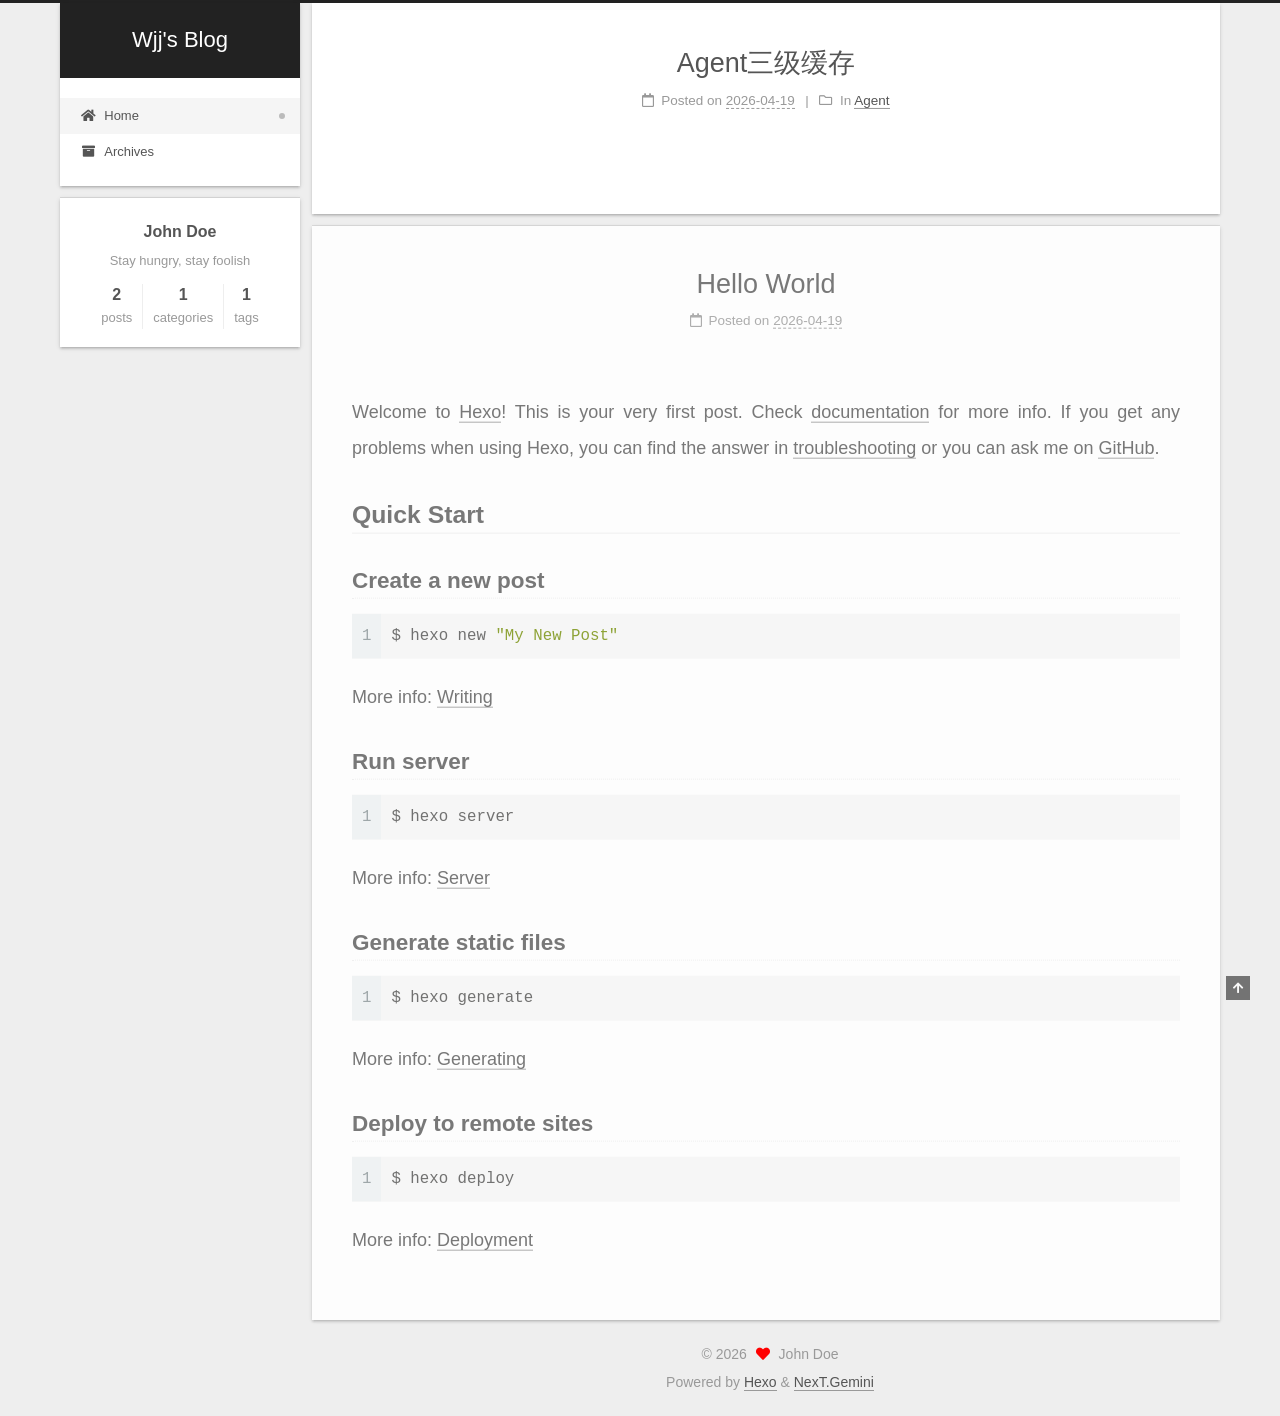
==== commit f7bce956: "Site updated: 2026-04-19 20:55:09" ====
--- a/index.html
+++ b/index.html
@@ -143,6 +143,73 @@
 
           <div class="content index posts-expand">
             
+      
+  
+  
+  <article itemscope itemtype="http://schema.org/Article" class="post-block" lang="zh-Hans">
+    <link itemprop="mainEntityOfPage" href="http://example.com/2026/04/19/Agent%E4%B8%89%E7%BA%A7%E7%BC%93%E5%AD%98/">
+
+    <span hidden itemprop="author" itemscope itemtype="http://schema.org/Person">
+      <meta itemprop="image" content="/images/avatar.gif">
+      <meta itemprop="name" content="John Doe">
+      <meta itemprop="description" content="Stay hungry, stay foolish">
+    </span>
+
+    <span hidden itemprop="publisher" itemscope itemtype="http://schema.org/Organization">
+      <meta itemprop="name" content="Wjj's Blog">
+    </span>
+      <header class="post-header">
+        <h2 class="post-title" itemprop="name headline">
+          
+            <a href="/2026/04/19/Agent%E4%B8%89%E7%BA%A7%E7%BC%93%E5%AD%98/" class="post-title-link" itemprop="url">Agent三级缓存</a>
+        </h2>
+
+        <div class="post-meta">
+            <span class="post-meta-item">
+              <span class="post-meta-item-icon">
+                <i class="far fa-calendar"></i>
+              </span>
+              <span class="post-meta-item-text">Posted on</span>
+              
+
+              <time title="Created: 2026-04-19 20:47:57 / Modified: 20:51:11" itemprop="dateCreated datePublished" datetime="2026-04-19T20:47:57+08:00">2026-04-19</time>
+            </span>
+            <span class="post-meta-item">
+              <span class="post-meta-item-icon">
+                <i class="far fa-folder"></i>
+              </span>
+              <span class="post-meta-item-text">In</span>
+                <span itemprop="about" itemscope itemtype="http://schema.org/Thing">
+                  <a href="/categories/Agent/" itemprop="url" rel="index"><span itemprop="name">Agent</span></a>
+                </span>
+            </span>
+
+          
+
+        </div>
+      </header>
+
+    
+    
+    
+    <div class="post-body" itemprop="articleBody">
+
+      
+          
+      
+    </div>
+
+    
+    
+    
+      <footer class="post-footer">
+        <div class="post-eof"></div>
+      </footer>
+  </article>
+  
+  
+  
+
       
   
   
@@ -279,9 +346,19 @@
       <div class="site-state-item site-state-posts">
           <a href="/archives/">
         
-          <span class="site-state-item-count">1</span>
+          <span class="site-state-item-count">2</span>
           <span class="site-state-item-name">posts</span>
         </a>
+      </div>
+      <div class="site-state-item site-state-categories">
+            <a href="/categories/">
+        <span class="site-state-item-count">1</span>
+        <span class="site-state-item-name">categories</span></a>
+      </div>
+      <div class="site-state-item site-state-tags">
+            <a href="/tags/">
+        <span class="site-state-item-count">1</span>
+        <span class="site-state-item-name">tags</span></a>
       </div>
   </nav>
 </div>
--- a/css/main.css
+++ b/css/main.css
@@ -1,22 +1,22 @@
 :root {
-  --body-bg-color: #fff;
-  --content-bg-color: #f5f5f5;
+  --body-bg-color: #eee;
+  --content-bg-color: #fff;
   --card-bg-color: #f5f5f5;
   --text-color: #555;
   --blockquote-color: #666;
   --link-color: #555;
   --link-hover-color: #222;
-  --brand-color: #222;
-  --brand-hover-color: #222;
+  --brand-color: #fff;
+  --brand-hover-color: #fff;
   --table-row-odd-bg-color: #f9f9f9;
   --table-row-hover-bg-color: #f5f5f5;
-  --menu-item-bg-color: #ddd;
-  --btn-default-bg: transparent;
-  --btn-default-color: var(--link-color);
-  --btn-default-border-color: var(--link-color);
-  --btn-default-hover-bg: transparent;
-  --btn-default-hover-color: var(--link-hover-color);
-  --btn-default-hover-border-color: var(--link-hover-color);
+  --menu-item-bg-color: #f5f5f5;
+  --btn-default-bg: #fff;
+  --btn-default-color: #555;
+  --btn-default-border-color: #555;
+  --btn-default-hover-bg: #222;
+  --btn-default-hover-color: #fff;
+  --btn-default-hover-border-color: #222;
 }
 html {
   line-height: 1.15; /* 1 */
@@ -221,7 +221,7 @@
 }
 a,
 span.exturl {
-  border-bottom: 1px solid #ccc;
+  border-bottom: 1px solid #999;
   color: var(--link-color);
   outline: 0;
   text-decoration: none;
@@ -314,7 +314,7 @@
 .btn {
   background: var(--btn-default-bg);
   border: 2px solid var(--btn-default-border-color);
-  border-radius: 0;
+  border-radius: 2px;
   color: var(--btn-default-color);
   display: inline-block;
   font-size: 0.875em;
@@ -921,16 +921,16 @@
 }
 .main-inner {
   margin: 0 auto;
-  width: 700px;
+  width: calc(100% - 20px);
 }
 @media (min-width: 1200px) {
   .main-inner {
-    width: 800px;
+    width: 1160px;
   }
 }
 @media (min-width: 1600px) {
   .main-inner {
-    width: 900px;
+    width: 73%;
   }
 }
 @media (max-width: 767px) {
@@ -943,16 +943,16 @@
 }
 .header-inner {
   margin: 0 auto;
-  width: 700px;
+  width: calc(100% - 20px);
 }
 @media (min-width: 1200px) {
   .header-inner {
-    width: 800px;
+    width: 1160px;
   }
 }
 @media (min-width: 1600px) {
   .header-inner {
-    width: 900px;
+    width: 73%;
   }
 }
 .site-brand-container {
@@ -966,7 +966,7 @@
 }
 .site-meta {
   flex-grow: 1;
-  text-align: left;
+  text-align: center;
 }
 @media (max-width: 767px) {
   .site-meta {
@@ -991,7 +991,7 @@
   margin: 0;
 }
 .site-subtitle {
-  color: #999;
+  color: #ddd;
   font-size: 0.8125em;
   margin: 10px 0;
 }
@@ -1136,22 +1136,22 @@
   display: inline-block;
 }
 .site-author-image {
-  border: 2px solid #333;
+  border: 1px solid #eee;
   display: block;
   margin: 0 auto;
-  max-width: 96px;
+  max-width: 120px;
   padding: 2px;
 }
 .site-author-name {
-  color: #f5f5f5;
-  font-weight: normal;
-  margin: 5px 0 0;
+  color: var(--text-color);
+  font-weight: 600;
+  margin: 0;
   text-align: center;
 }
 .site-description {
   color: #999;
-  font-size: 1em;
-  margin-top: 5px;
+  font-size: 0.8125em;
+  margin-top: 0;
   text-align: center;
 }
 .links-of-author {
@@ -1168,7 +1168,7 @@
 }
 .links-of-author a::before,
 .links-of-author span.exturl::before {
-  background: #361b06;
+  background: #a69ef6;
   border-radius: 50%;
   content: ' ';
   display: inline-block;
@@ -1246,7 +1246,7 @@
 }
 .sidebar-nav li {
   border-bottom: 1px solid transparent;
-  color: #666;
+  color: var(--text-color);
   cursor: pointer;
   display: inline-block;
   font-size: 0.875em;
@@ -1255,14 +1255,14 @@
   margin-left: 10px;
 }
 .sidebar-nav li:hover {
-  color: #f5f5f5;
+  color: #fc6423;
 }
 .sidebar-nav .sidebar-nav-active {
-  border-bottom-color: #87daff;
-  color: #87daff;
+  border-bottom-color: #fc6423;
+  color: #fc6423;
 }
 .sidebar-nav .sidebar-nav-active:hover {
-  color: #87daff;
+  color: #fc6423;
 }
 .sidebar-panel {
   display: none;
@@ -1291,7 +1291,7 @@
   }
 }
 .sidebar-toggle:hover .toggle-line {
-  background: #87daff;
+  background: #fc6423;
 }
 .post-toc {
   font-size: 0.875em;
@@ -1330,14 +1330,14 @@
   display: block;
 }
 .post-toc .nav .active > a {
-  border-bottom-color: #87daff;
-  color: #87daff;
+  border-bottom-color: #fc6423;
+  color: #fc6423;
 }
 .post-toc .nav .active-current > a {
-  color: #87daff;
+  color: #fc6423;
 }
 .post-toc .nav .active-current > a:hover {
-  color: #87daff;
+  color: #fc6423;
 }
 .site-state {
   display: flex;
@@ -1352,20 +1352,20 @@
   padding: 0 15px;
 }
 .site-state-item:not(:first-child) {
-  border-left: 1px solid #333;
+  border-left: 1px solid #eee;
 }
 .site-state-item a {
   border-bottom: none;
 }
 .site-state-item-count {
   display: block;
-  font-size: 1.25em;
+  font-size: 1em;
   font-weight: 600;
   text-align: center;
 }
 .site-state-item-name {
-  color: inherit;
-  font-size: 0.875em;
+  color: #999;
+  font-size: 0.8125em;
 }
 .footer {
   color: #999;
@@ -1382,16 +1382,16 @@
   box-sizing: border-box;
   margin: 0 auto;
   text-align: center;
-  width: 700px;
+  width: calc(100% - 20px);
 }
 @media (min-width: 1200px) {
   .footer-inner {
-    width: 800px;
+    width: 1160px;
   }
 }
 @media (min-width: 1600px) {
   .footer-inner {
-    width: 900px;
+    width: 73%;
   }
 }
 .languages {
@@ -1489,7 +1489,7 @@
   color: #fff;
   cursor: pointer;
   left: 30px;
-  opacity: 1;
+  opacity: 0.6;
   padding: 0 6px;
   position: fixed;
   transition-property: bottom;
@@ -1500,10 +1500,10 @@
   display: none;
 }
 .back-to-top:hover {
-  color: #87daff;
+  color: #fc6423;
 }
 .back-to-top.back-to-top-on {
-  bottom: 19px;
+  bottom: 30px;
 }
 @media (max-width: 991px) {
   .back-to-top {
@@ -2141,244 +2141,425 @@
 .tag-cloud a:hover {
   color: var(--link-hover-color) !important;
 }
-hr {
-  height: 2px;
-  margin: 20px 0;
-}
-.btn {
-  padding: 0 10px;
-}
-.headband {
-  display: none;
+.header {
+  margin: 0 auto;
+  position: relative;
+  width: calc(100% - 20px);
+}
+@media (min-width: 1200px) {
+  .header {
+    width: 1160px;
+  }
+}
+@media (min-width: 1600px) {
+  .header {
+    width: 73%;
+  }
+}
+@media (max-width: 991px) {
+  .header {
+    width: auto;
+  }
+}
+.header-inner {
+  background: var(--content-bg-color);
+  border-radius: initial;
+  box-shadow: 0 2px 2px 0 rgba(0,0,0,0.12), 0 3px 1px -2px rgba(0,0,0,0.06), 0 1px 5px 0 rgba(0,0,0,0.12);
+  overflow: hidden;
+  padding: 0;
+  position: absolute;
+  top: 0;
+  width: 240px;
+}
+@media (min-width: 1200px) {
+  .header-inner {
+    width: 240px;
+  }
+}
+@media (max-width: 991px) {
+  .header-inner {
+    border-radius: initial;
+    position: relative;
+    width: auto;
+  }
 }
 .main-inner {
-  padding-bottom: 80px;
-}
-@media (max-width: 767px) {
+  align-items: flex-start;
+  display: flex;
+  justify-content: space-between;
+  flex-direction: row-reverse;
+}
+@media (max-width: 991px) {
   .main-inner {
     width: auto;
   }
 }
-.content {
-  padding-top: 80px;
-}
-@media (max-width: 767px) {
-  .content {
-    padding-top: 60px;
-  }
-}
-.pagination {
-  margin: 120px 0 0;
-  text-align: left;
-}
-@media (max-width: 767px) {
-  .pagination {
-    margin: 80px 10px 0;
-    text-align: center;
-  }
-}
-.footer {
+.content-wrap {
   background: var(--content-bg-color);
-  color: var(--text-color);
-  padding: 10px 0;
+  border-radius: initial;
+  box-shadow: 0 2px 2px 0 rgba(0,0,0,0.12), 0 3px 1px -2px rgba(0,0,0,0.06), 0 1px 5px 0 rgba(0,0,0,0.12);
+  box-sizing: border-box;
+  padding: 40px;
+  width: calc(100% - 252px);
+}
+@media (max-width: 991px) {
+  .content-wrap {
+    border-radius: initial;
+    padding: 20px;
+    width: 100%;
+  }
 }
 .footer-inner {
-  text-align: left;
-}
-@media (max-width: 767px) {
+  padding-left: 260px;
+}
+.back-to-top {
+  left: auto;
+  right: 30px;
+}
+@media (max-width: 991px) {
+  .back-to-top {
+    right: 20px;
+  }
+}
+@media (max-width: 991px) {
   .footer-inner {
-    text-align: center;
+    padding-left: 0;
+    padding-right: 0;
     width: auto;
   }
 }
-.header {
-  background: var(--content-bg-color);
-}
-.header-inner {
-  align-items: center;
-  display: flex;
+.site-brand-container {
+  background: #222;
+}
+@media (max-width: 991px) {
+  .site-brand-container {
+    box-shadow: 0 0 16px rgba(0,0,0,0.5);
+  }
+}
+.site-meta {
   padding: 20px 0;
 }
-@media (max-width: 767px) {
-  .header-inner {
-    display: block;
-    padding: 10px 0;
-    width: auto;
-  }
-}
-.site-meta {
-  line-height: normal;
-}
-.site-meta .brand {
-  padding: 2px 1px;
-}
-@media (max-width: 767px) {
-  .site-meta .brand {
-    display: block;
-  }
-}
-.site-meta .site-title {
-  font-weight: bolder;
-}
-.logo-line-before,
-.logo-line-after {
+.brand {
+  padding: 0;
+}
+.site-subtitle {
+  margin: 10px 10px 0;
+}
+.custom-logo-image {
+  margin-top: 20px;
+}
+@media (max-width: 991px) {
+  .custom-logo-image {
+    display: none;
+  }
+}
+@media (min-width: 768px) and (max-width: 991px) {
+  .site-nav-toggle,
+  .site-nav-right {
+    display: flex;
+    flex-direction: column;
+    justify-content: center;
+  }
+}
+.site-nav-toggle .toggle,
+.site-nav-right .toggle {
+  color: #fff;
+}
+.site-nav-toggle .toggle .toggle-line,
+.site-nav-right .toggle .toggle-line {
+  background: #fff;
+}
+@media (min-width: 768px) and (max-width: 991px) {
+  .site-nav {
+    display: none;
+  }
+}
+.menu .menu-item {
   display: block;
-  margin: 0 auto;
-  overflow: hidden;
-  width: 75%;
-}
-@media (max-width: 767px) {
-  .logo-line-before,
-  .logo-line-after {
-    display: none;
-  }
-}
-.logo-line-before i,
-.logo-line-after i {
-  background: var(--brand-color);
-  display: block;
-  height: 2px;
-  position: relative;
-}
-.use-motion .logo-line-before i {
-  left: -100%;
-}
-.use-motion .logo-line-after i {
-  right: -100%;
-}
-.site-subtitle {
-  display: none;
-}
-.site-nav {
-  flex-grow: 1;
-}
-@media (max-width: 767px) {
-  .site-nav {
-    padding: 10px 10px 0;
-  }
-}
-.menu {
   margin: 0;
-}
-.menu .menu-item {
-  margin: 0;
-}
-@media (max-width: 767px) {
-  .menu .menu-item {
-    margin-top: 5px;
-  }
 }
 .menu .menu-item a,
 .menu .menu-item span.exturl {
-  border-radius: 2px;
+  padding: 5px 20px;
+  position: relative;
+  text-align: left;
+  transition-property: background-color;
+}
+@media (max-width: 991px) {
+  .menu .menu-item.menu-item-search {
+    display: none;
+  }
+}
+.menu .menu-item .badge {
+  background: #ccc;
+  border-radius: 10px;
+  color: #fff;
+  float: right;
+  padding: 2px 5px;
+  text-shadow: 1px 1px 0 rgba(0,0,0,0.1);
+  vertical-align: middle;
+}
+.main-menu .menu-item-active a::after {
+  background: #bbb;
+  border-radius: 50%;
+  content: ' ';
+  height: 6px;
+  margin-top: -3px;
+  position: absolute;
+  right: 15px;
+  top: 50%;
+  width: 6px;
+}
+.sub-menu {
+  background: var(--content-bg-color);
+  border-bottom: 1px solid #ddd;
+  margin: 0;
+  padding: 6px 0;
+}
+.sub-menu .menu-item {
+  display: inline-block;
+}
+.sub-menu .menu-item a,
+.sub-menu .menu-item span.exturl {
+  background: transparent;
+  margin: 5px 10px;
+  padding: initial;
+}
+.sub-menu .menu-item a:hover,
+.sub-menu .menu-item span.exturl:hover {
+  background: transparent;
+  color: #fc6423;
+}
+.sub-menu .menu-item-active a {
+  border-bottom-color: #fc6423;
+  color: #fc6423;
+}
+.sub-menu .menu-item-active a:hover {
+  border-bottom-color: #fc6423;
+}
+.sidebar {
+  background: var(--body-bg-color);
+  box-shadow: none;
+  margin-top: 100%;
+  position: static;
+  width: 240px;
+}
+@media (max-width: 991px) {
+  .sidebar {
+    display: none;
+  }
+}
+.sidebar-toggle {
+  display: none;
+}
+.sidebar-inner {
+  background: var(--content-bg-color);
+  border-radius: initial;
+  box-shadow: 0 2px 2px 0 rgba(0,0,0,0.12), 0 3px 1px -2px rgba(0,0,0,0.06), 0 1px 5px 0 rgba(0,0,0,0.12), 0 -1px 0.5px 0 rgba(0,0,0,0.09);
+  box-sizing: border-box;
+  color: var(--text-color);
+  width: 240px;
+  opacity: 0;
+}
+.sidebar-inner.affix {
+  position: fixed;
+  top: 12px;
+}
+.sidebar-inner.affix-bottom {
+  position: absolute;
+}
+.site-state-item {
   padding: 0 10px;
-  transition-property: background;
-}
-@media (max-width: 767px) {
-  .menu .menu-item a,
-  .menu .menu-item span.exturl {
-    text-align: left;
-  }
-}
-.menu .menu-item .badge {
-  background: #fff;
-  border-radius: 10px;
-  color: #555;
-  padding: 1px 4px;
-  text-shadow: 1px 1px 0 rgba(0,0,0,0.1);
-}
-.posts-expand.index .post-title,
-.posts-expand.index .post-meta {
-  text-align: left;
-}
-@media (max-width: 767px) {
-  .posts-expand.index .post-title,
-  .posts-expand.index .post-meta {
-    text-align: center;
-  }
-}
-.posts-expand.index .post-meta {
-  margin: 5px 0 20px 0;
-}
-.posts-expand .post-eof {
-  display: none;
-}
-.posts-expand .post-block:not(:first-child) {
-  margin-top: 120px;
-}
-.posts-expand .post-title,
-.posts-expand .post-meta {
-  text-align: center;
-}
-.posts-expand .post-body img {
-  margin-left: 0;
-}
-.posts-expand .post-tags {
-  text-align: left;
-}
-.posts-expand .post-tags a {
-  background: #f5f5f5;
-  border-bottom: none;
-  padding: 1px 5px;
-}
-.posts-expand .post-tags a:hover {
-  background: #ccc;
-}
-.posts-expand .post-nav {
-  margin-top: 40px;
-}
-.post-button {
-  margin-top: 20px;
-  text-align: left;
-}
-.post-button .btn {
+}
+.sidebar-button {
+  border-bottom: 1px dotted #ccc;
+  border-top: 1px dotted #ccc;
+  margin-top: 10px;
+  text-align: center;
+}
+.sidebar-button a {
+  border: 0;
+  color: #fc6423;
+  display: block;
+}
+.sidebar-button a:hover {
   background: none;
   border: 0;
-  border-bottom: 2px solid var(--btn-default-border-color);
-  padding: 0;
-  transition-property: border;
-}
-.post-button .btn:hover {
-  border-bottom-color: var(--btn-default-hover-border-color);
-}
-.sidebar {
-  left: -320px;
-}
-.sidebar.sidebar-active {
-  left: 0;
-}
-.sidebar {
-  width: 320px;
-  z-index: 1200;
-  transition-delay: 0s;
-  transition-duration: 0.2s;
-  transition-timing-function: ease-out;
-}
-.sidebar a,
-.sidebar span.exturl {
-  border-bottom-color: #555;
-  color: #999;
-}
-.sidebar a:hover,
-.sidebar span.exturl:hover {
-  border-bottom-color: #eee;
-  color: #eee;
-}
-.links-of-blogroll-item {
-  padding: 2px 10px;
-}
-.links-of-blogroll-item a,
-.links-of-blogroll-item span.exturl {
+  color: #e34603;
+}
+.sidebar-button a:hover .fa,
+.sidebar-button a:hover .fab,
+.sidebar-button a:hover .far,
+.sidebar-button a:hover .fas {
+  color: #e34603;
+}
+.links-of-author {
+  display: flex;
+  flex-wrap: wrap;
+  margin-top: 10px;
+  justify-content: center;
+}
+.links-of-author-item {
+  margin: 5px 0 0;
+  width: 50%;
+}
+.links-of-author-item a,
+.links-of-author-item span.exturl {
   box-sizing: border-box;
   display: inline-block;
-  max-width: 280px;
+  margin-bottom: 0;
+  margin-right: 0;
+  max-width: 216px;
   overflow: hidden;
+  padding: 0 5px;
   text-overflow: ellipsis;
   white-space: nowrap;
 }
+.links-of-author-item a,
+.links-of-author-item span.exturl {
+  border-bottom: none;
+  display: block;
+  text-decoration: none;
+}
+.links-of-author-item a::before,
+.links-of-author-item span.exturl::before {
+  display: none;
+}
+.links-of-author-item a:hover,
+.links-of-author-item span.exturl:hover {
+  background: var(--body-bg-color);
+  border-radius: 4px;
+}
+.links-of-author-item .fa,
+.links-of-author-item .fab,
+.links-of-author-item .far,
+.links-of-author-item .fas {
+  margin-right: 2px;
+}
+.links-of-blogroll-item {
+  padding: 0;
+}
+.content-wrap {
+  background: initial;
+  box-shadow: initial;
+  padding: initial;
+}
+.post-block {
+  background: var(--content-bg-color);
+  border-radius: initial;
+  box-shadow: 0 2px 2px 0 rgba(0,0,0,0.12), 0 3px 1px -2px rgba(0,0,0,0.06), 0 1px 5px 0 rgba(0,0,0,0.12);
+  padding: 40px;
+}
+.post-block + .post-block {
+  border-radius: initial;
+  box-shadow: 0 2px 2px 0 rgba(0,0,0,0.12), 0 3px 1px -2px rgba(0,0,0,0.06), 0 1px 5px 0 rgba(0,0,0,0.12), 0 -1px 0.5px 0 rgba(0,0,0,0.09);
+  margin-top: 12px;
+}
+.comments {
+  background: var(--content-bg-color);
+  border-radius: initial;
+  box-shadow: 0 2px 2px 0 rgba(0,0,0,0.12), 0 3px 1px -2px rgba(0,0,0,0.06), 0 1px 5px 0 rgba(0,0,0,0.12), 0 -1px 0.5px 0 rgba(0,0,0,0.09);
+  margin-top: 12px;
+  padding: 40px;
+}
+.tabs-comment {
+  margin-top: 1em;
+}
+.content {
+  padding-top: initial;
+}
+.post-eof {
+  display: none;
+}
+.pagination {
+  background: var(--content-bg-color);
+  border-radius: initial;
+  border-top: initial;
+  box-shadow: 0 2px 2px 0 rgba(0,0,0,0.12), 0 3px 1px -2px rgba(0,0,0,0.06), 0 1px 5px 0 rgba(0,0,0,0.12), 0 -1px 0.5px 0 rgba(0,0,0,0.09);
+  margin: 12px 0 0;
+  padding: 10px 0 10px;
+}
+.pagination .prev,
+.pagination .next,
+.pagination .page-number {
+  margin-bottom: initial;
+  top: initial;
+}
+.main {
+  padding-bottom: initial;
+}
+.footer {
+  bottom: auto;
+}
 .sub-menu {
-  margin: 10px 0;
-}
-.sub-menu .menu-item {
-  display: inline-block;
-}
+  border-bottom: initial;
+  box-shadow: 0 2px 2px 0 rgba(0,0,0,0.12), 0 3px 1px -2px rgba(0,0,0,0.06), 0 1px 5px 0 rgba(0,0,0,0.12);
+}
+.sub-menu + .content .post-block {
+  box-shadow: 0 2px 2px 0 rgba(0,0,0,0.12), 0 3px 1px -2px rgba(0,0,0,0.06), 0 1px 5px 0 rgba(0,0,0,0.12), 0 -1px 0.5px 0 rgba(0,0,0,0.09);
+  margin-top: 12px;
+}
+@media (min-width: 768px) and (max-width: 991px) {
+  .sub-menu + .content .post-block {
+    margin-top: 10px;
+  }
+}
+@media (max-width: 767px) {
+  .sub-menu + .content .post-block {
+    margin-top: 8px;
+  }
+}
+.post-body h1,
+.post-body h2 {
+  border-bottom: 1px solid #eee;
+}
+.post-body h3 {
+  border-bottom: 1px dotted #eee;
+}
+@media (min-width: 768px) and (max-width: 991px) {
+  .content-wrap {
+    padding: 10px;
+  }
+  .posts-expand .post-button {
+    margin-top: 20px;
+  }
+  .post-block {
+    border-radius: initial;
+    box-shadow: 0 2px 2px 0 rgba(0,0,0,0.12), 0 3px 1px -2px rgba(0,0,0,0.06), 0 1px 5px 0 rgba(0,0,0,0.12), 0 -1px 0.5px 0 rgba(0,0,0,0.09);
+    padding: 20px;
+  }
+  .post-block + .post-block {
+    margin-top: 10px;
+  }
+  .comments {
+    margin-top: 10px;
+    padding: 10px 20px;
+  }
+  .pagination {
+    margin: 10px 0 0;
+  }
+}
+@media (max-width: 767px) {
+  .content-wrap {
+    padding: 8px;
+  }
+  .posts-expand .post-button {
+    margin: 12px 0;
+  }
+  .post-block {
+    border-radius: initial;
+    box-shadow: 0 2px 2px 0 rgba(0,0,0,0.12), 0 3px 1px -2px rgba(0,0,0,0.06), 0 1px 5px 0 rgba(0,0,0,0.12), 0 -1px 0.5px 0 rgba(0,0,0,0.09);
+    min-height: auto;
+    padding: 12px;
+  }
+  .post-block + .post-block {
+    margin-top: 8px;
+  }
+  .comments {
+    margin-top: 8px;
+    padding: 10px 12px;
+  }
+  .pagination {
+    margin: 8px 0 0;
+  }
+}
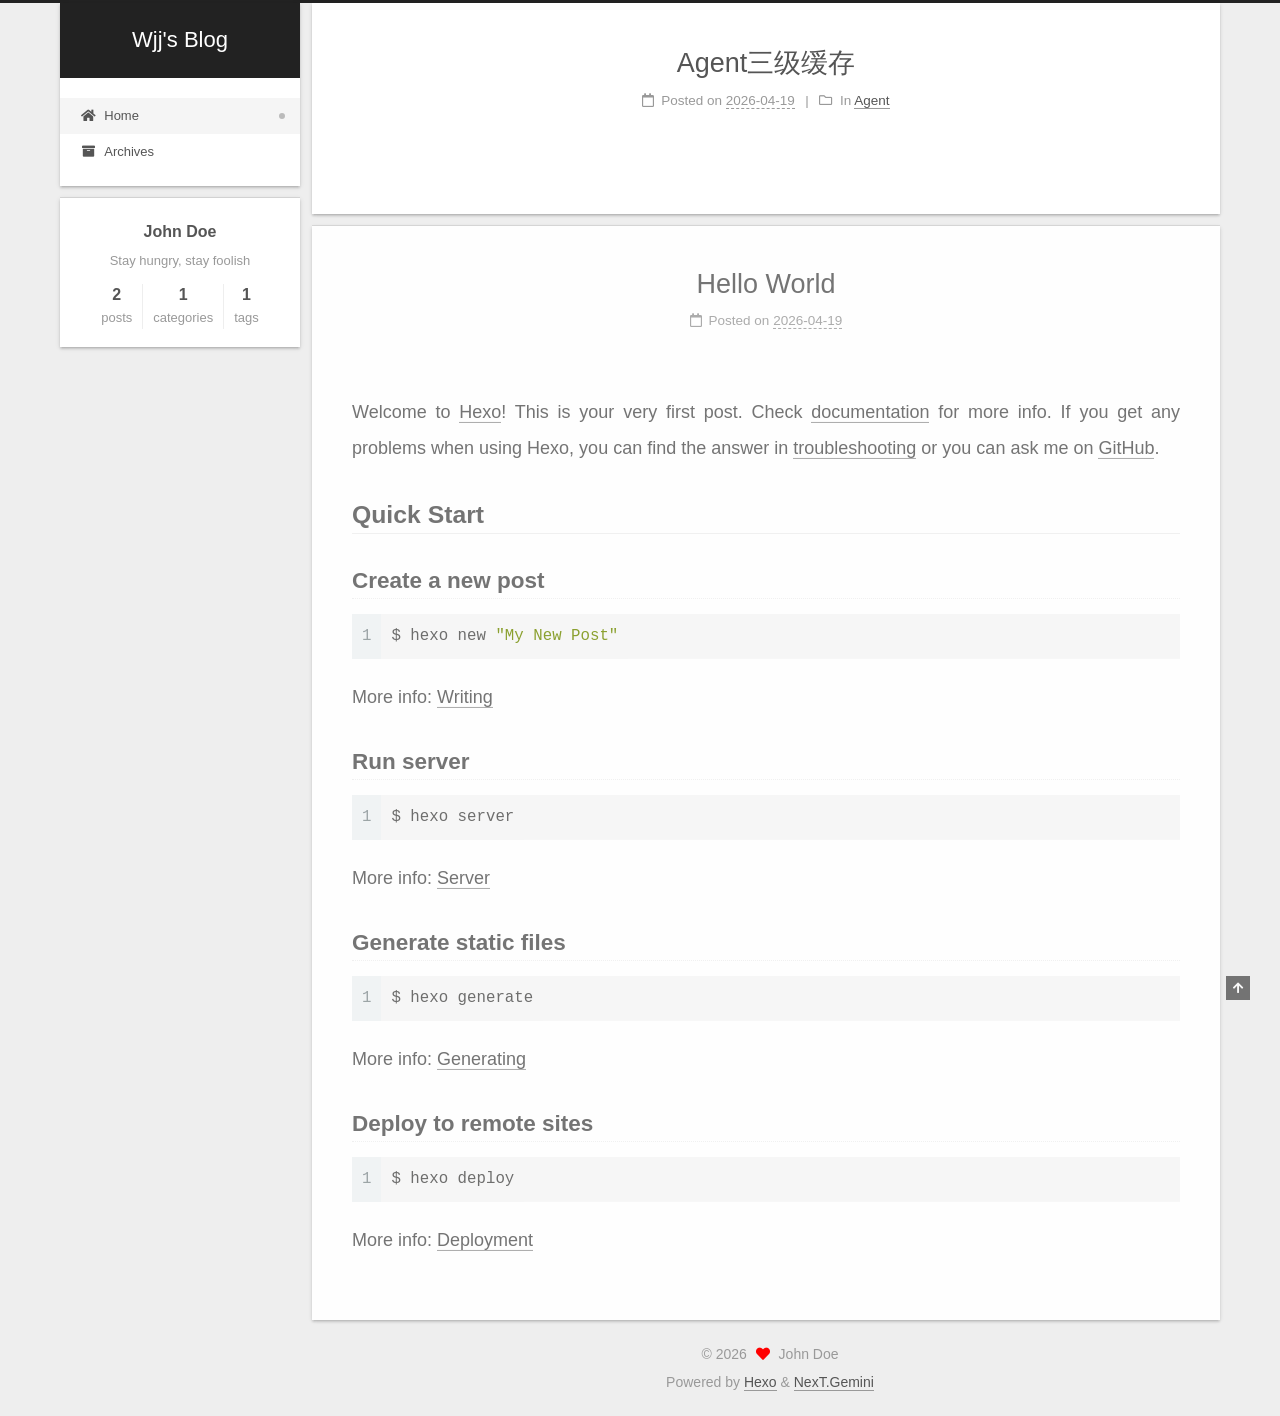
==== commit 560cd0a8: "Site updated: 2026-04-19 20:56:51" ====
--- a/index.html
+++ b/index.html
@@ -172,7 +172,7 @@
               <span class="post-meta-item-text">Posted on</span>
               
 
-              <time title="Created: 2026-04-19 20:47:57 / Modified: 20:51:11" itemprop="dateCreated datePublished" datetime="2026-04-19T20:47:57+08:00">2026-04-19</time>
+              <time title="Created: 2026-04-19 20:47:57 / Modified: 20:56:37" itemprop="dateCreated datePublished" datetime="2026-04-19T20:47:57+08:00">2026-04-19</time>
             </span>
             <span class="post-meta-item">
               <span class="post-meta-item-icon">
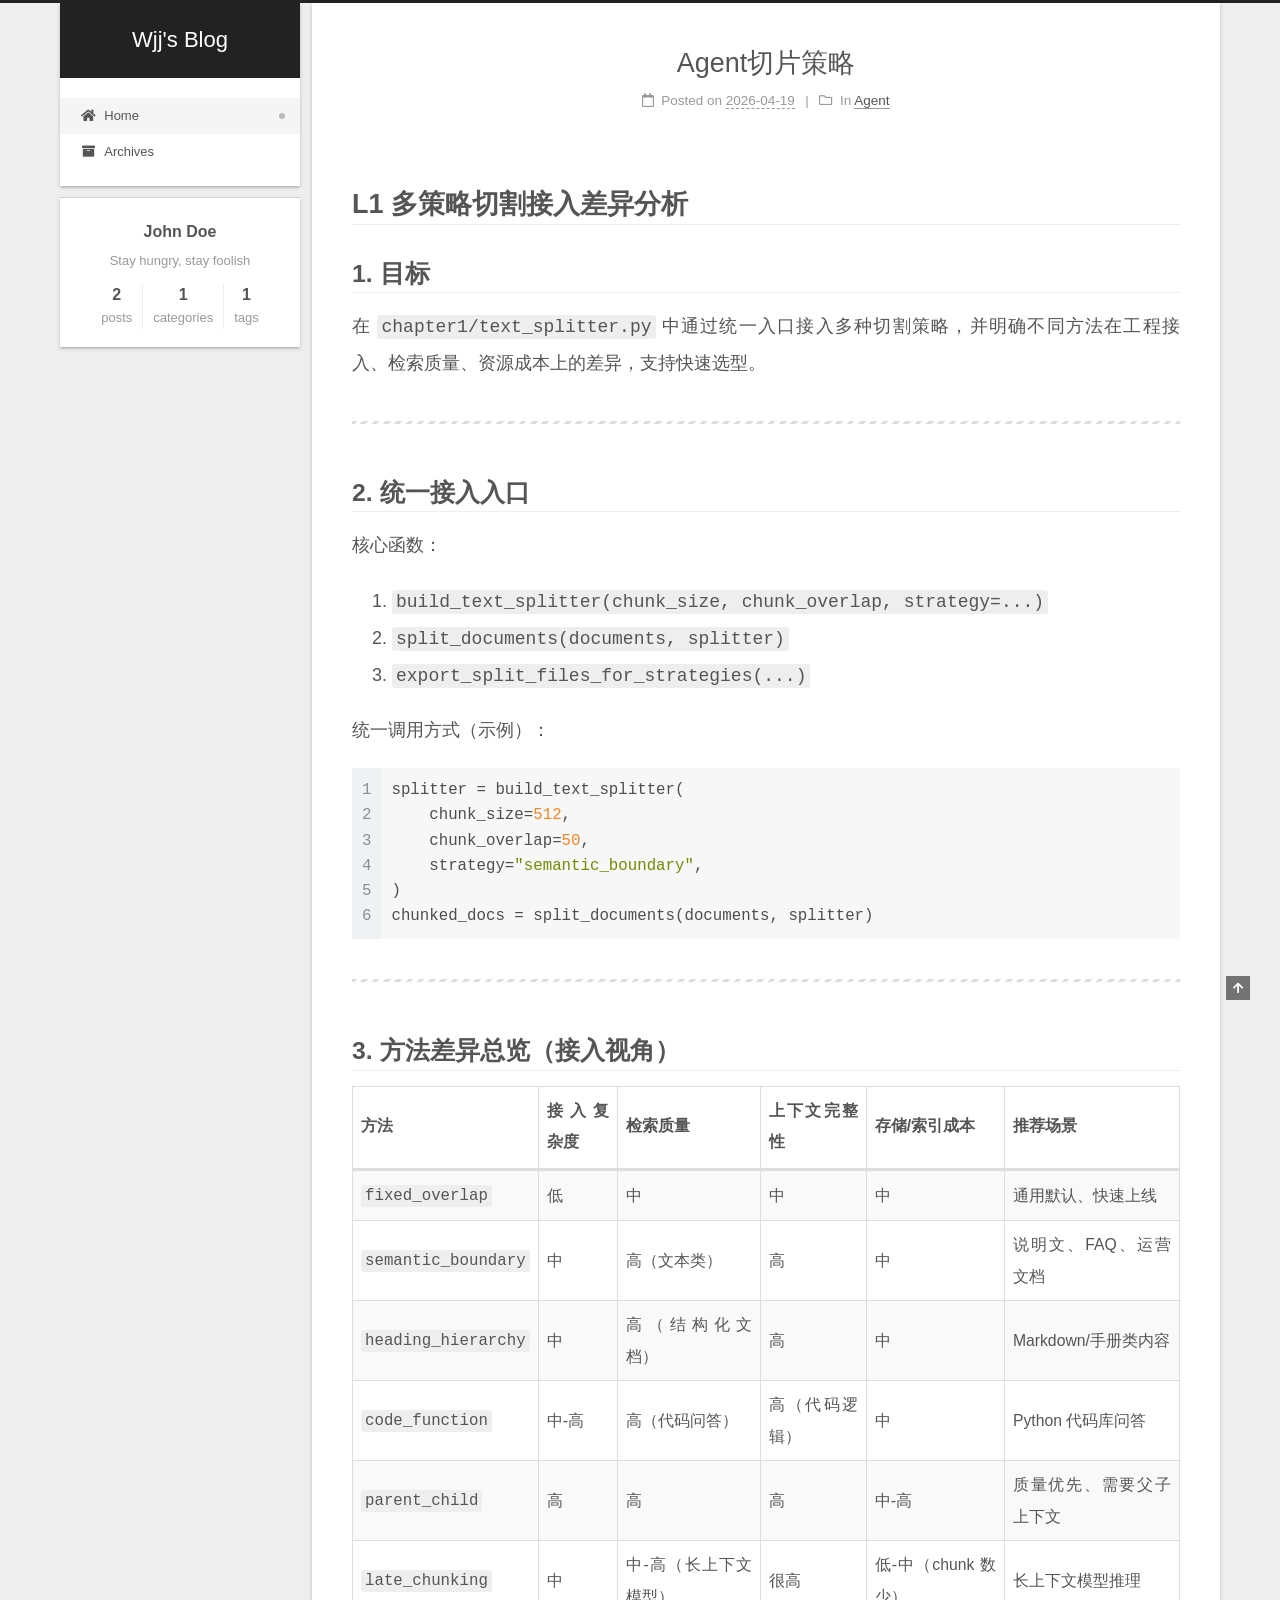
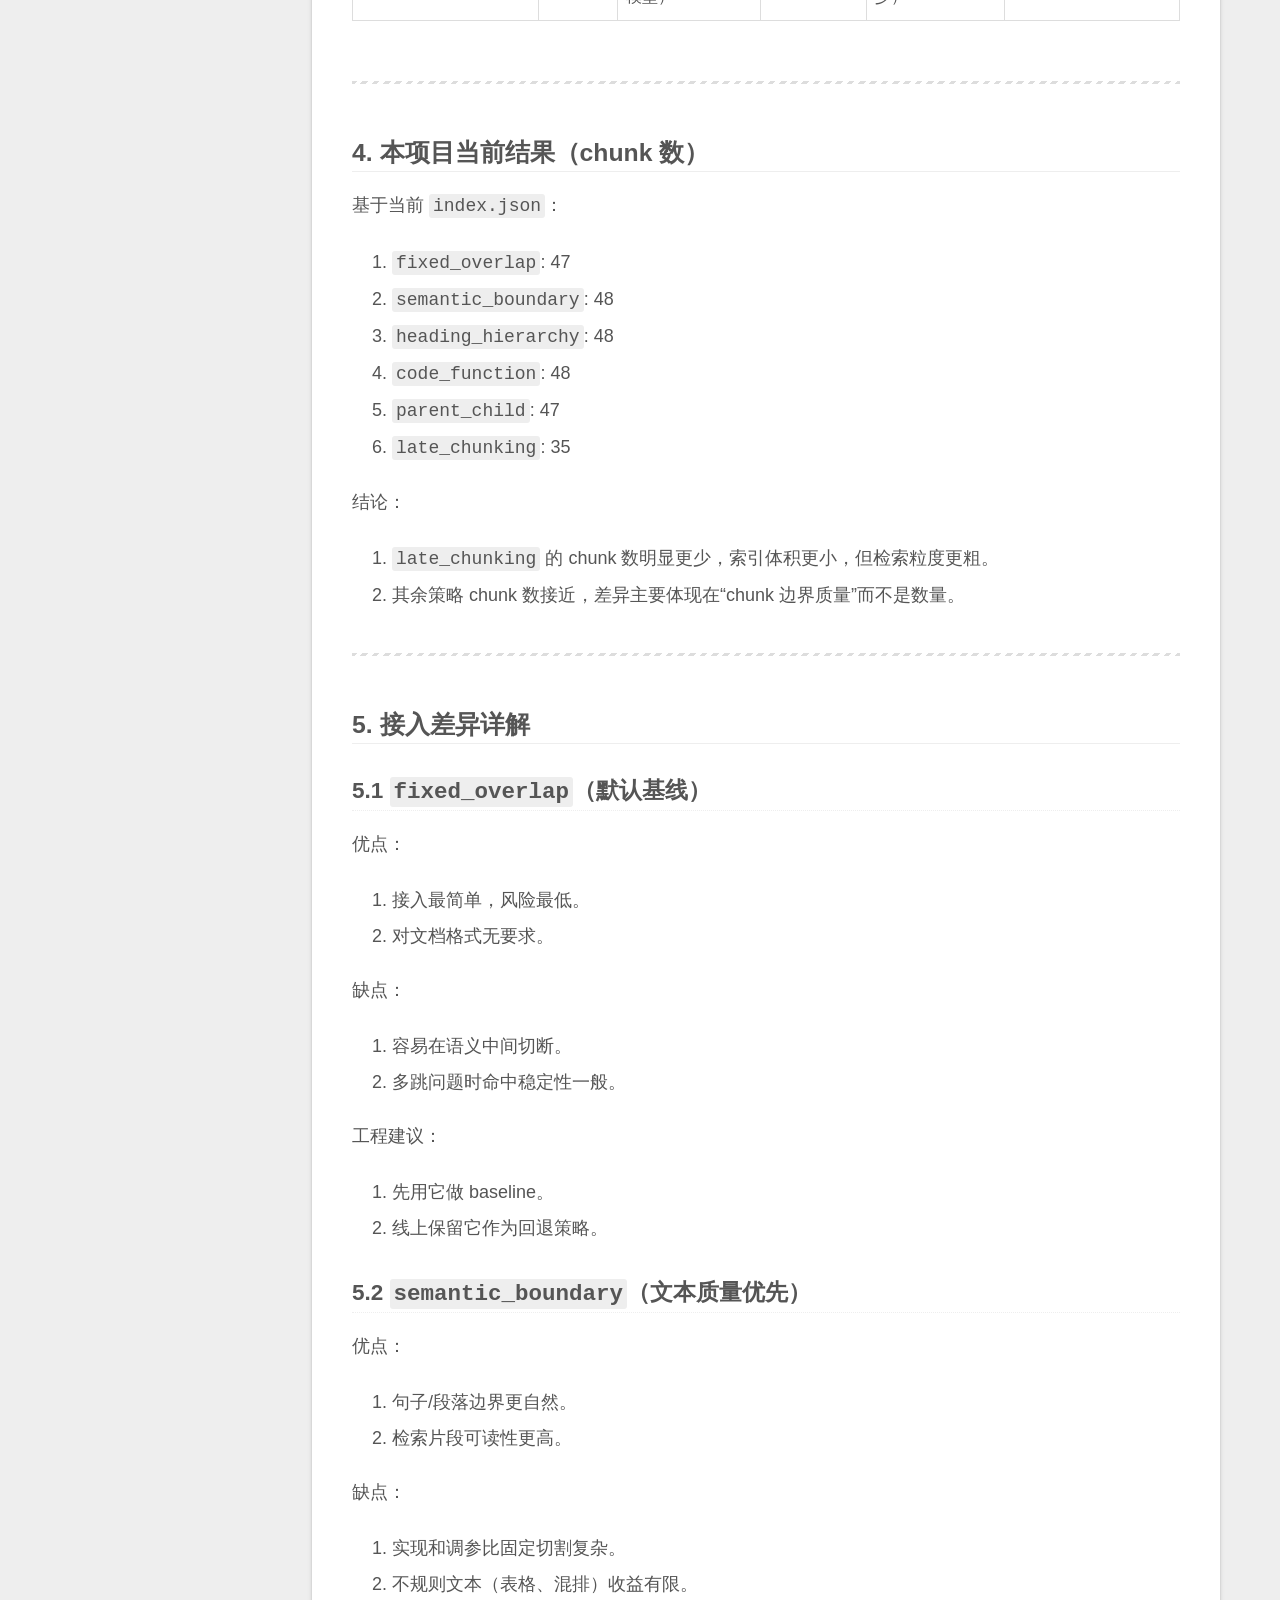
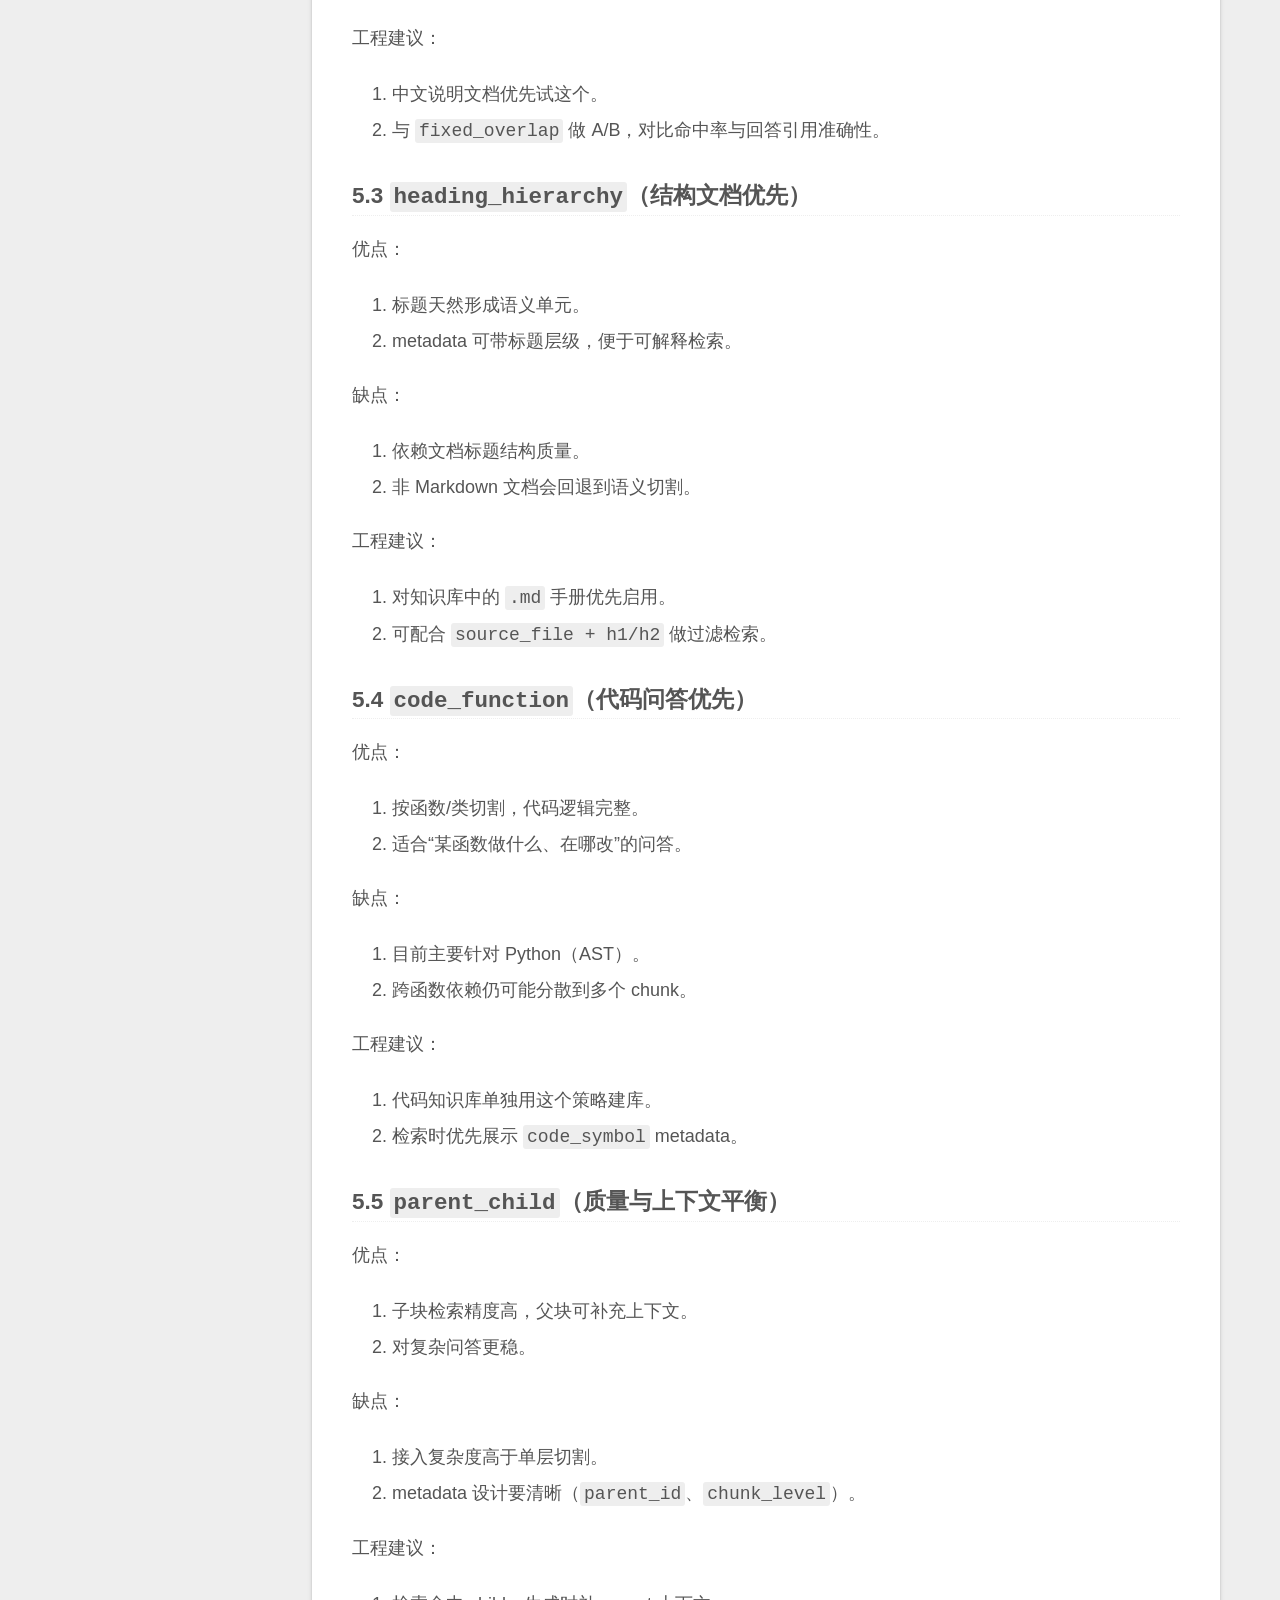
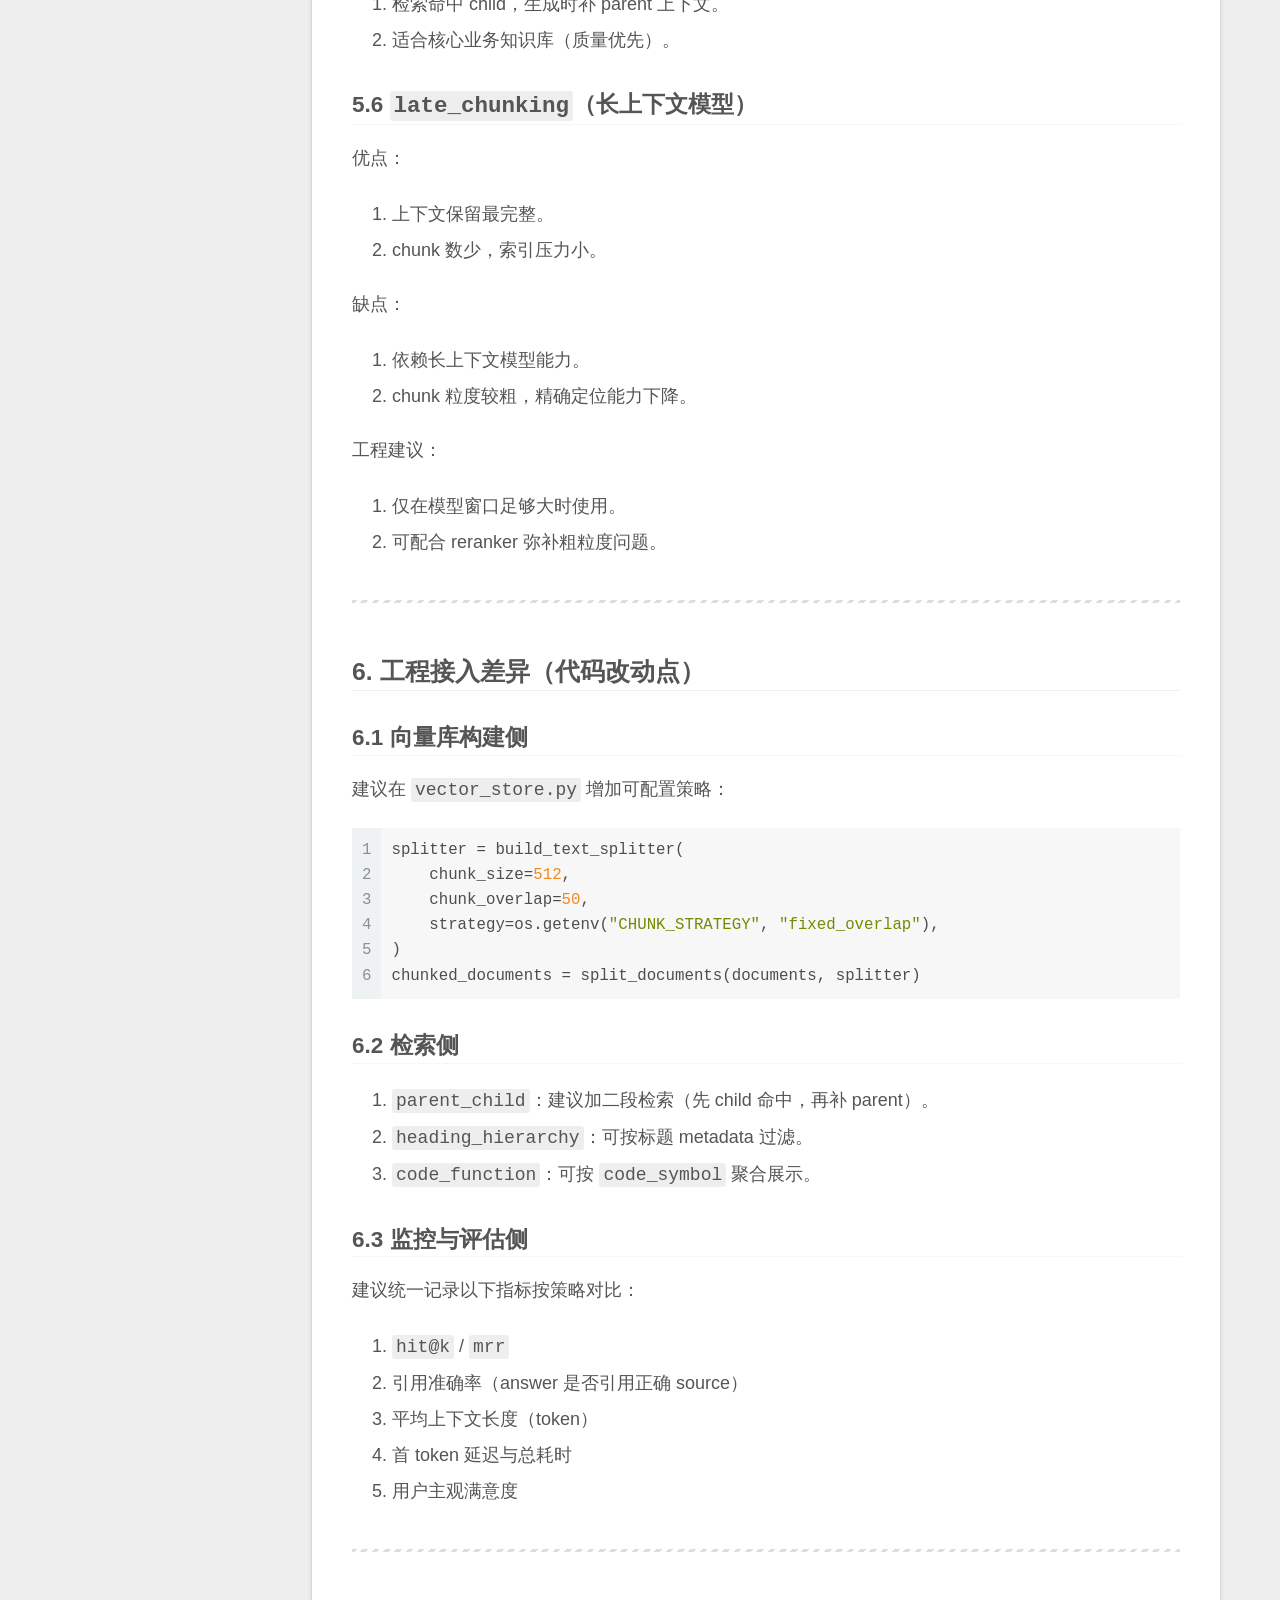
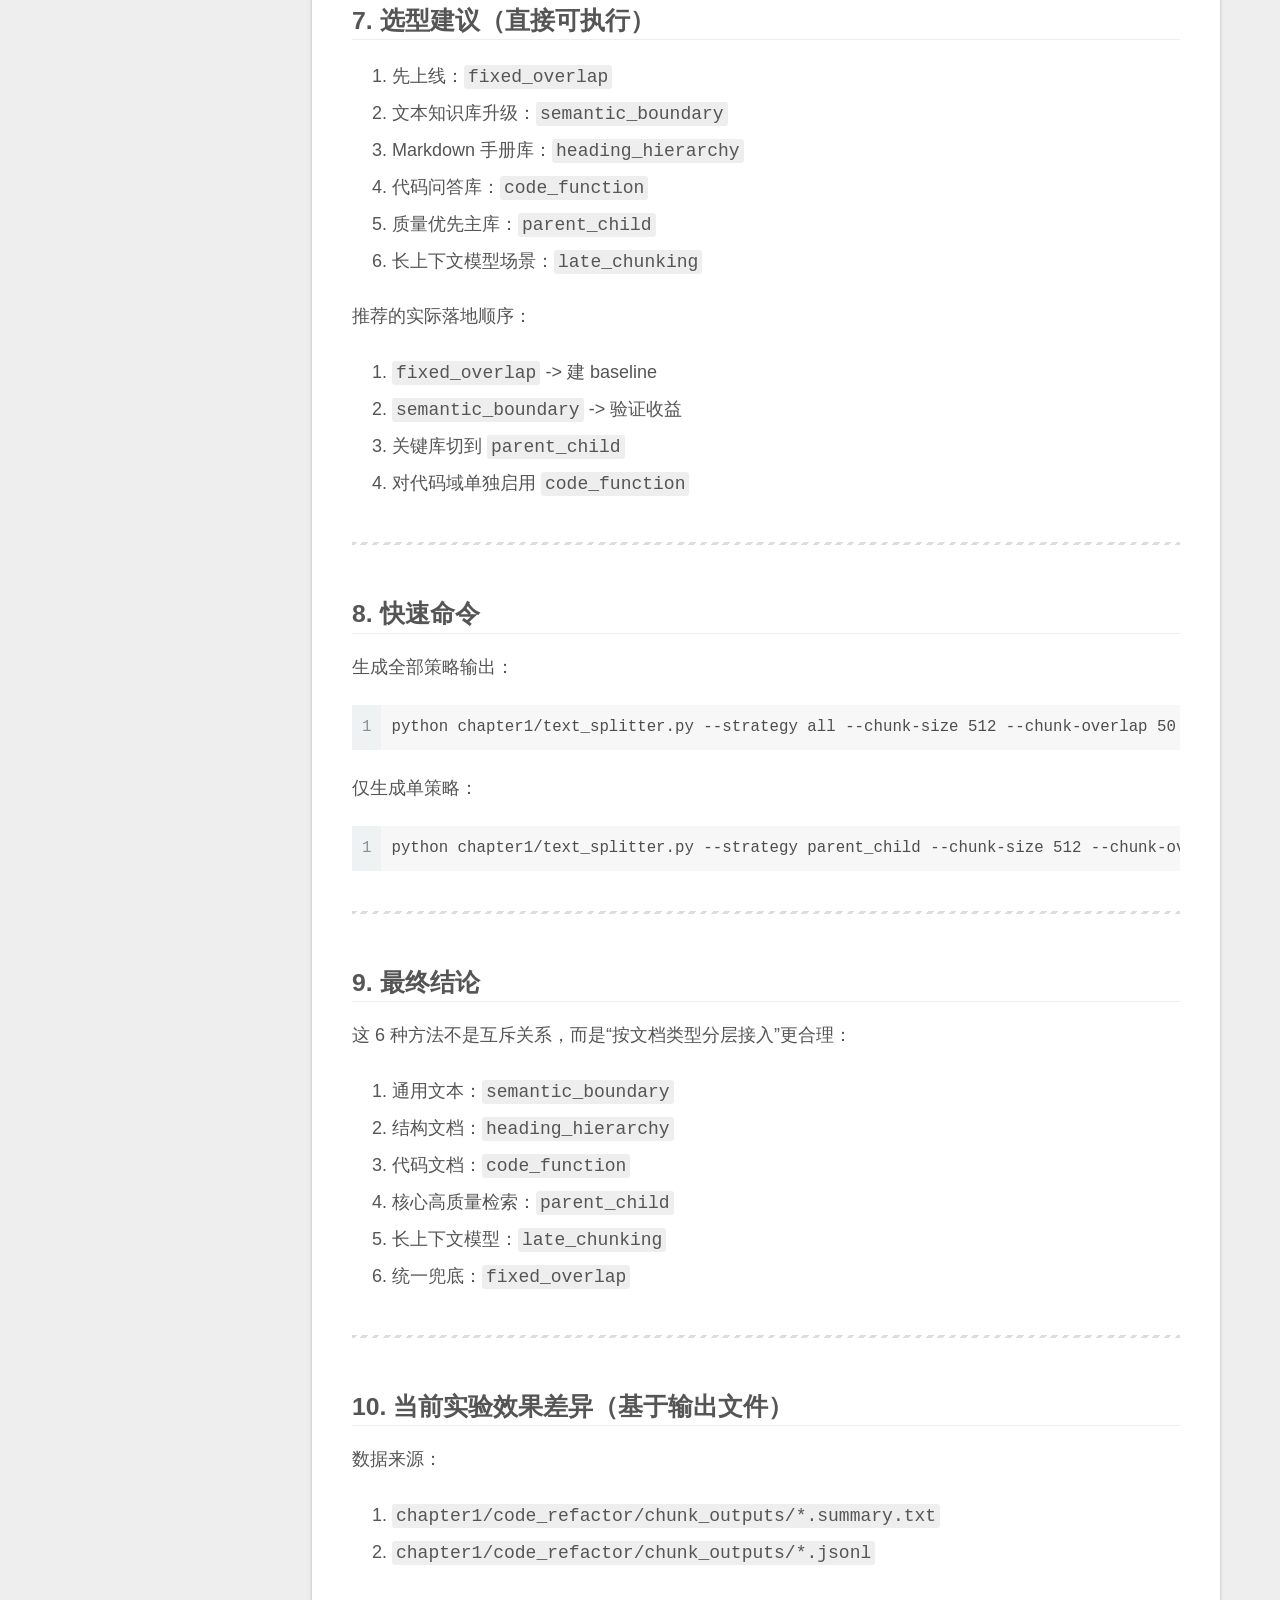
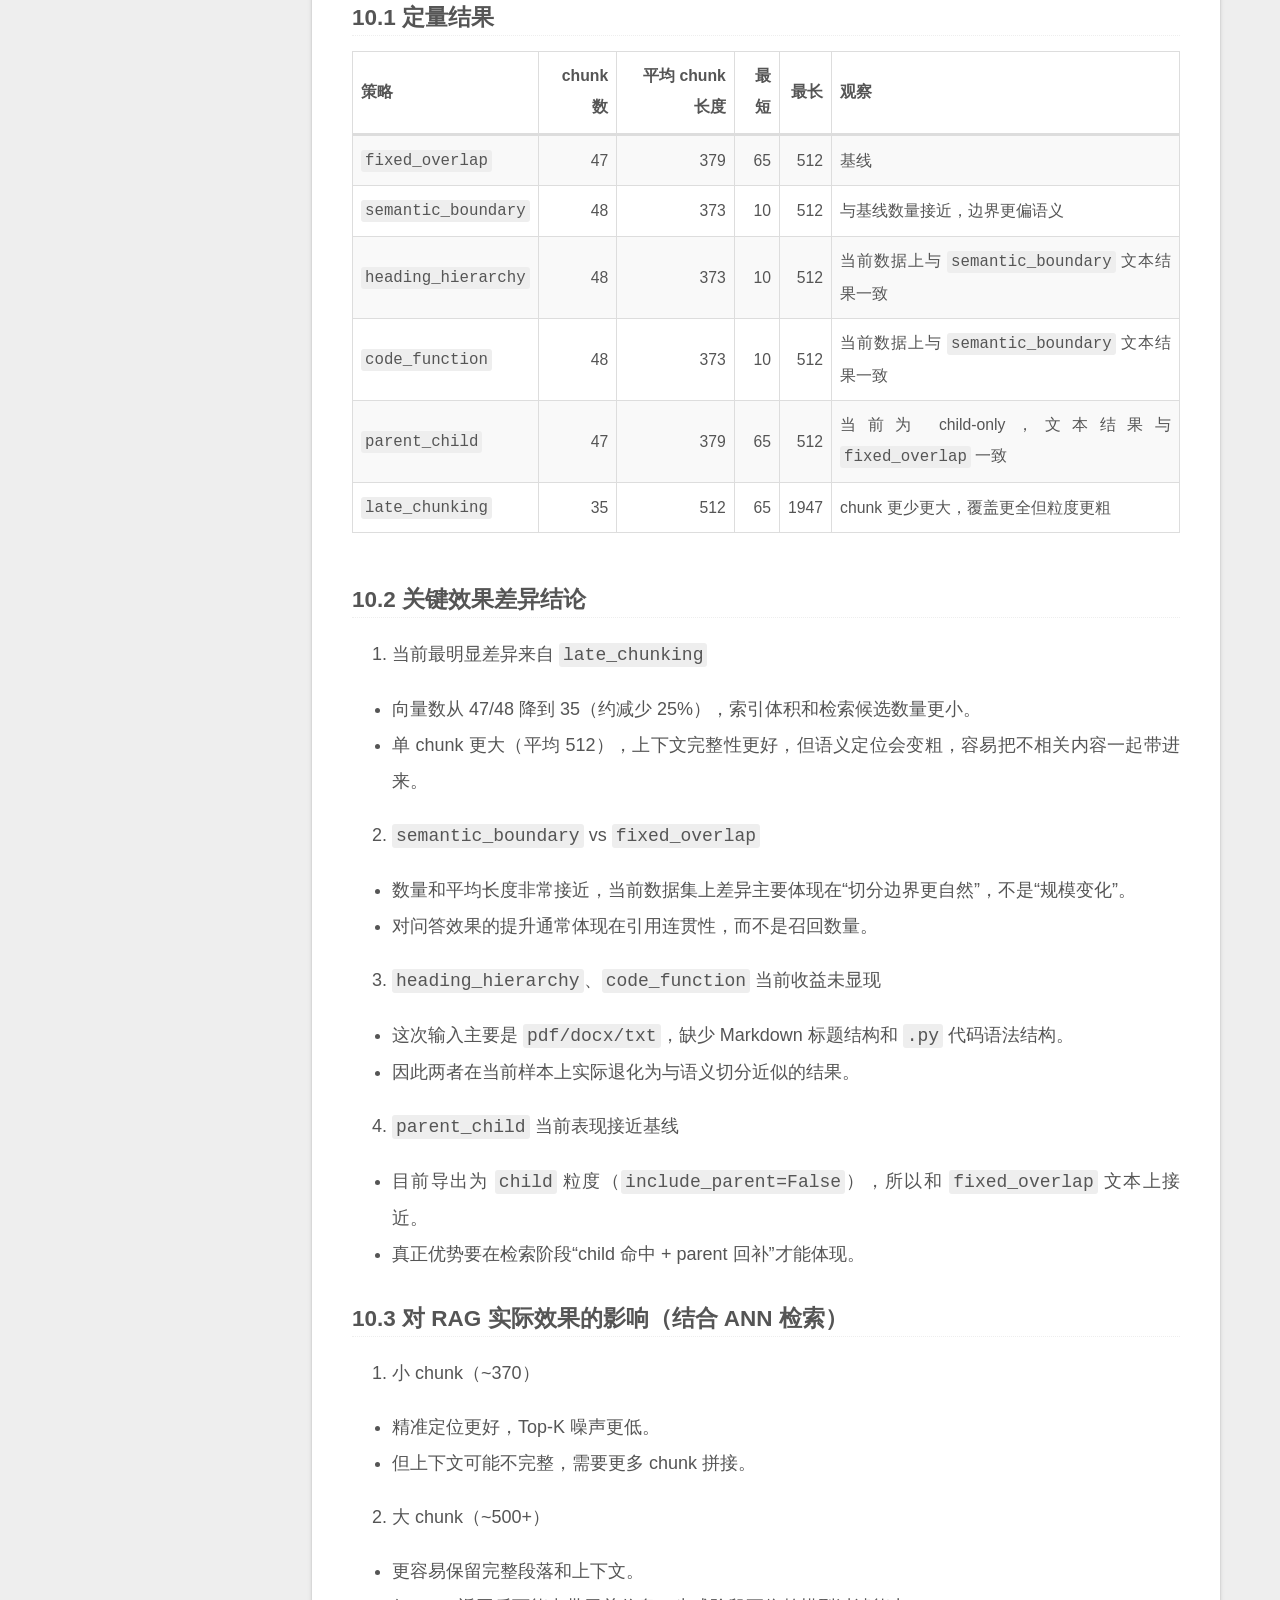
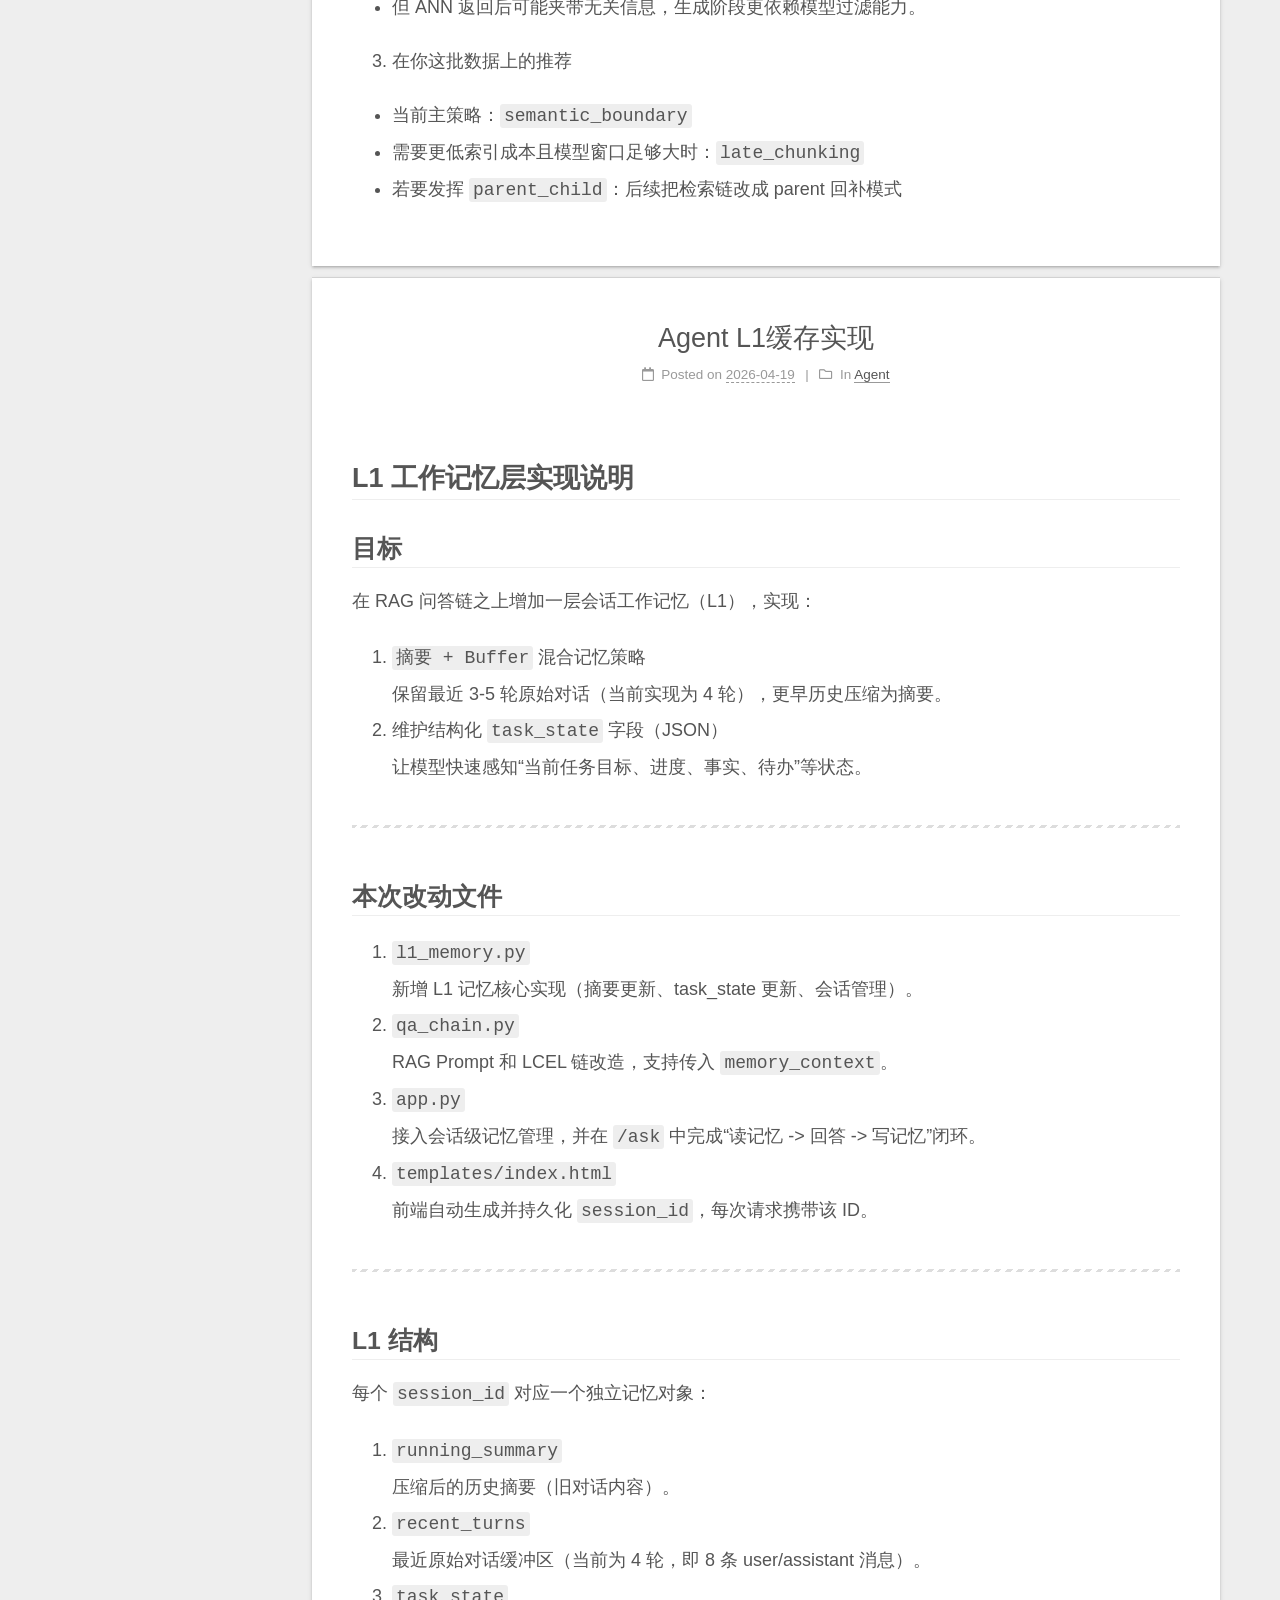
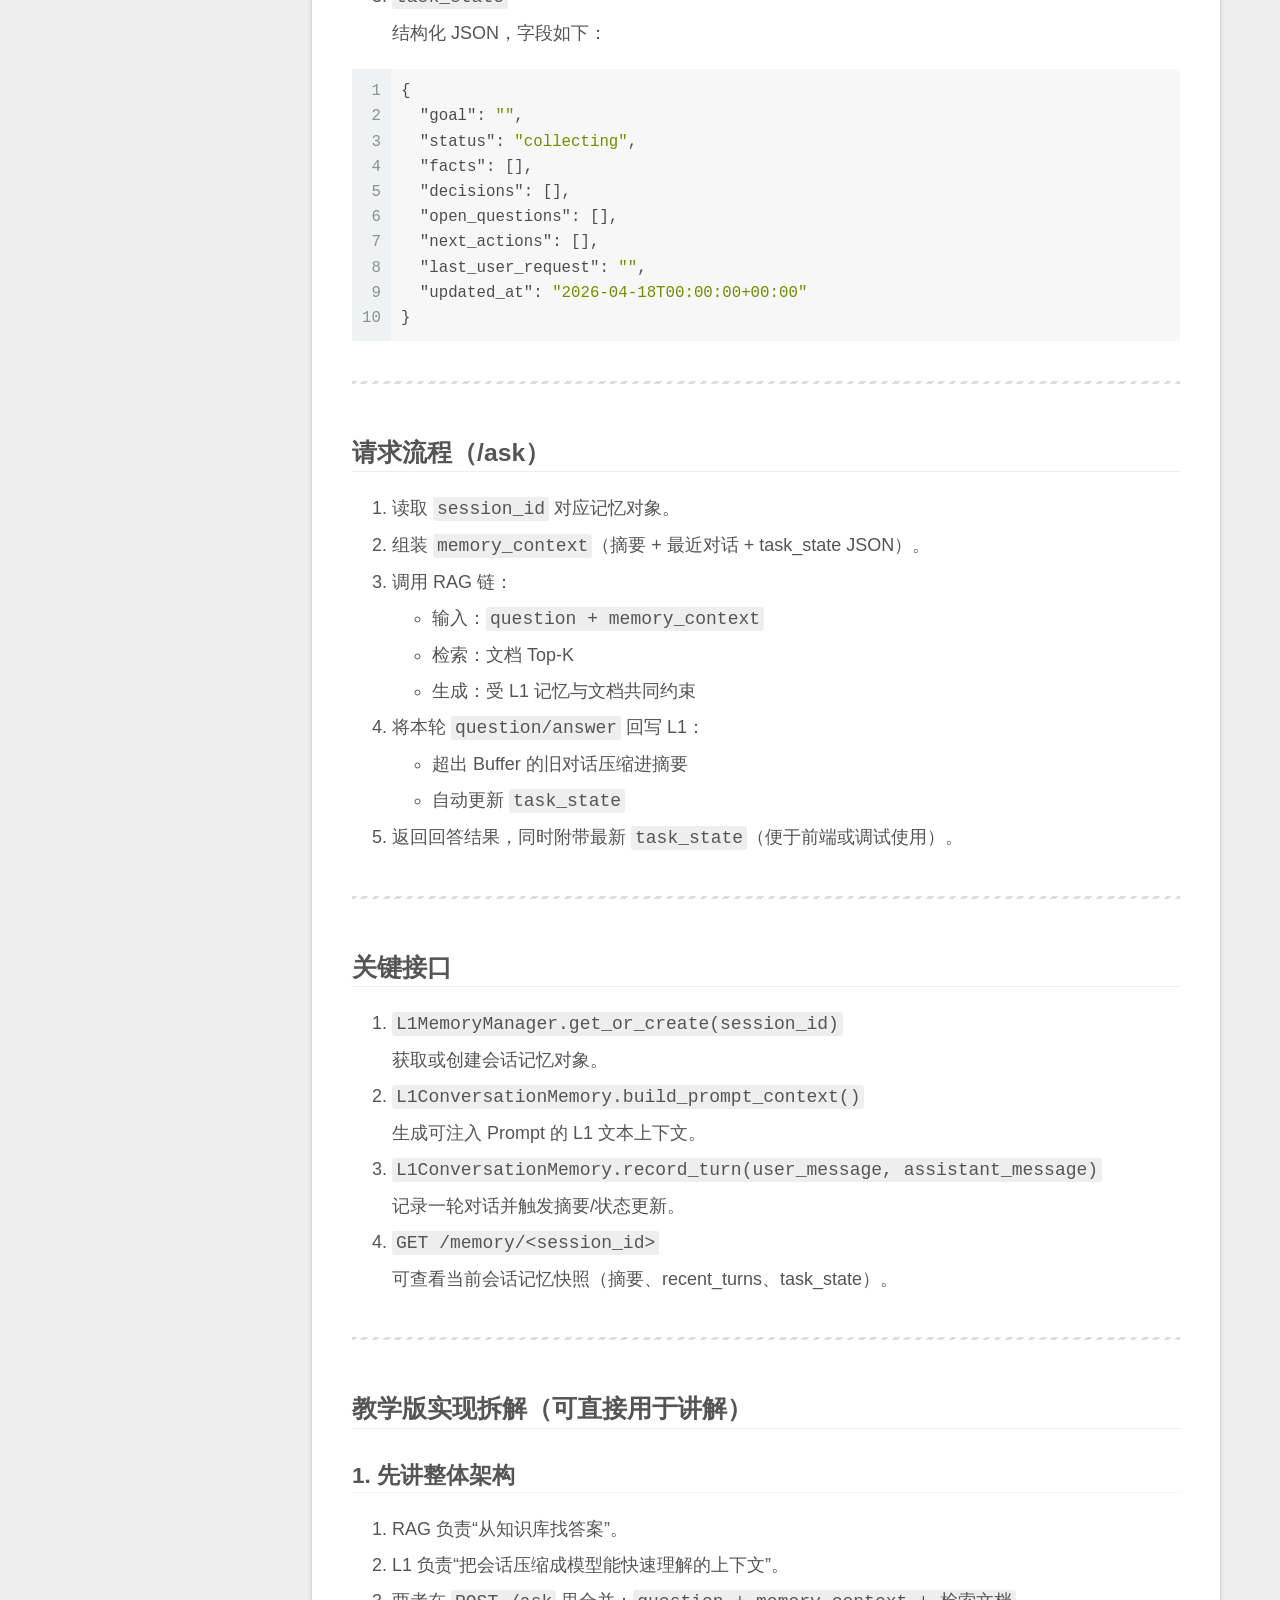
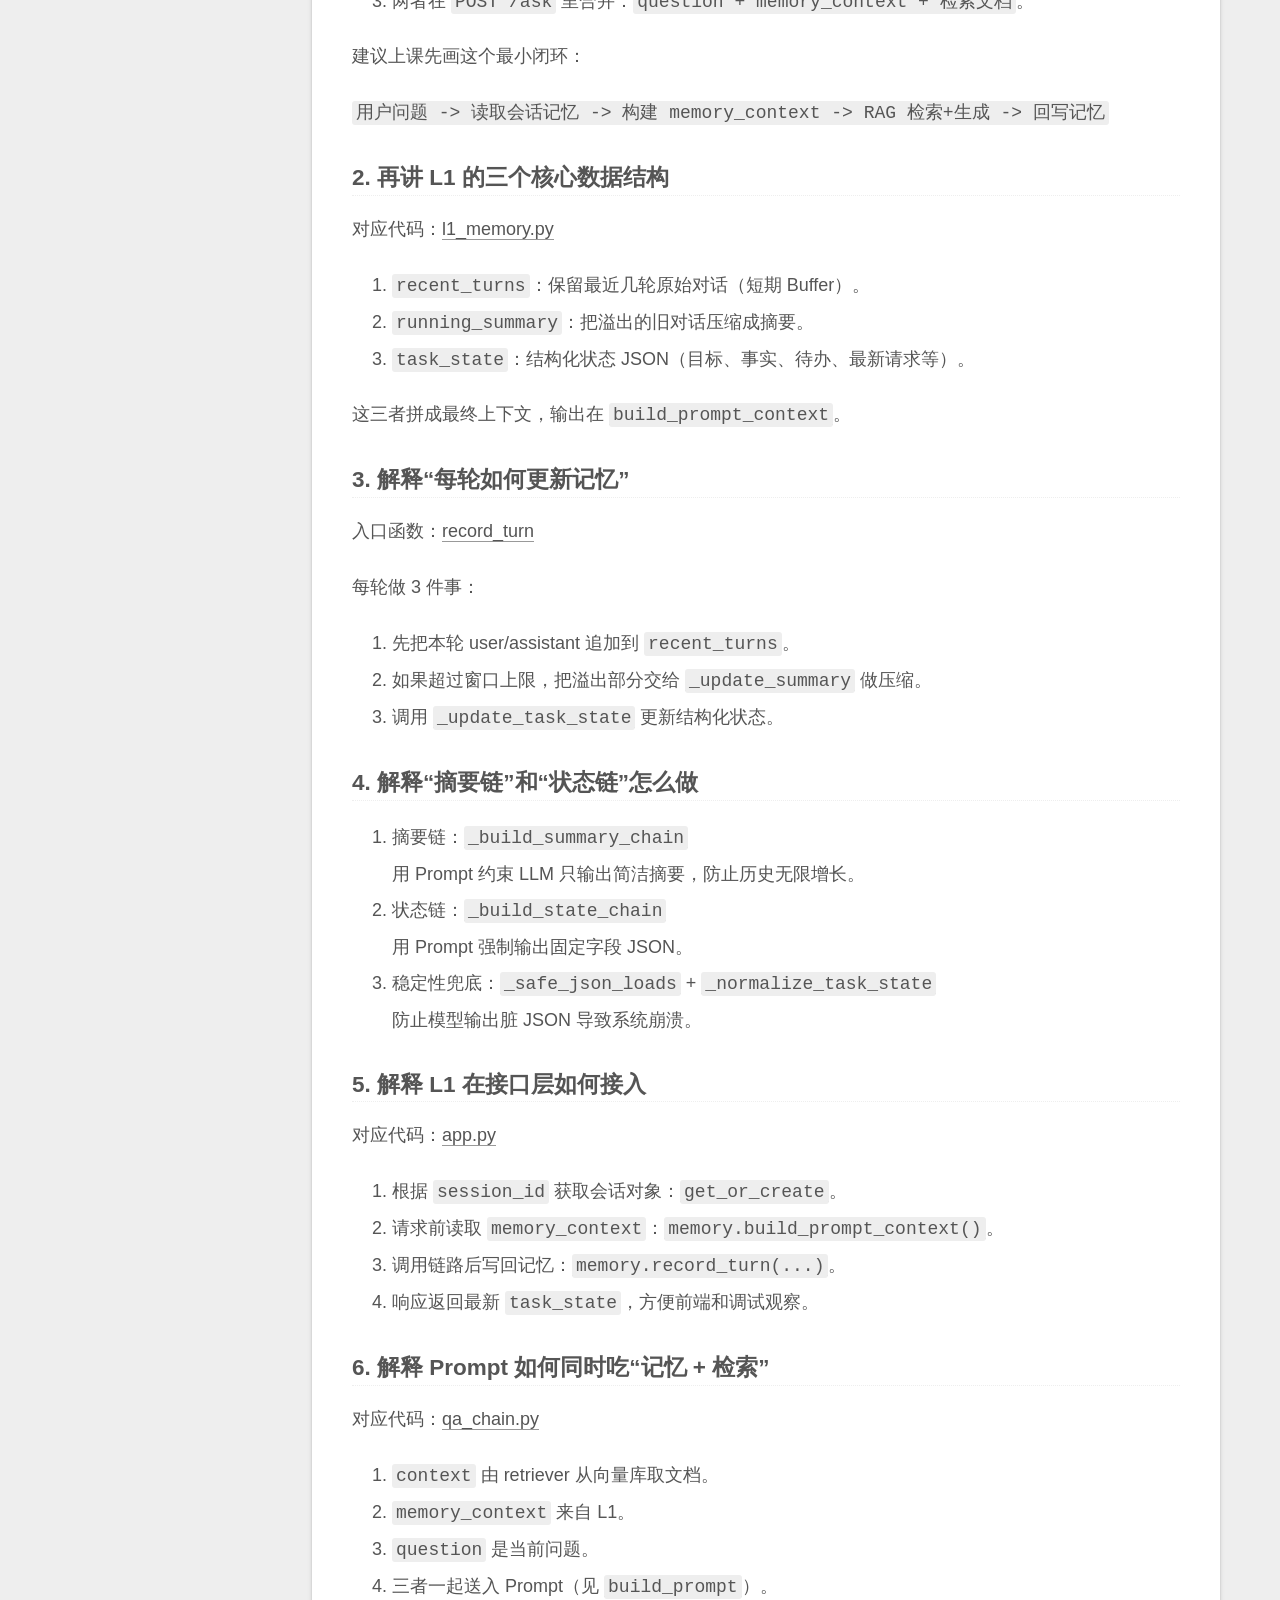
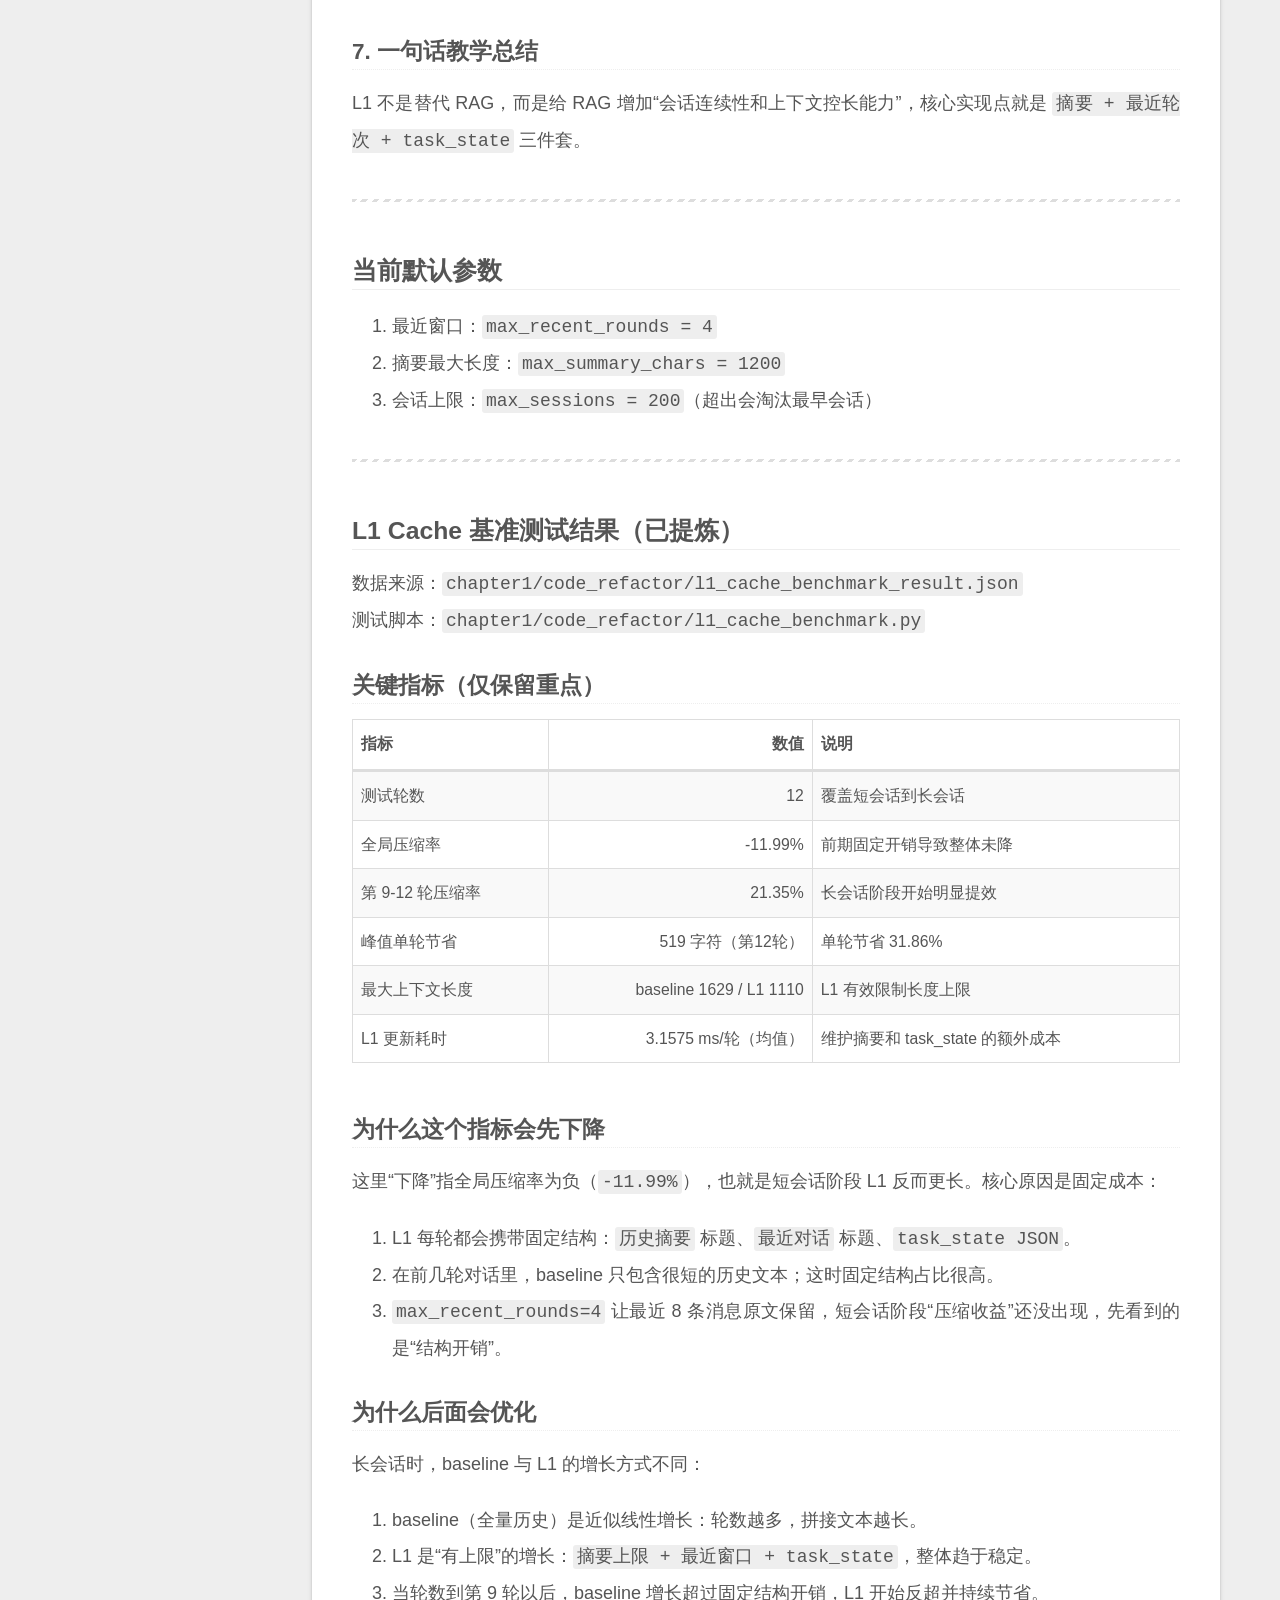
==== commit 35fe1202: "Site updated: 2026-04-19 21:21:00" ====
--- a/index.html
+++ b/index.html
@@ -147,7 +147,7 @@
   
   
   <article itemscope itemtype="http://schema.org/Article" class="post-block" lang="zh-Hans">
-    <link itemprop="mainEntityOfPage" href="http://example.com/2026/04/19/Agent%E4%B8%89%E7%BA%A7%E7%BC%93%E5%AD%98/">
+    <link itemprop="mainEntityOfPage" href="http://example.com/2026/04/19/L1_chunking_multi_strategy/">
 
     <span hidden itemprop="author" itemscope itemtype="http://schema.org/Person">
       <meta itemprop="image" content="/images/avatar.gif">
@@ -161,7 +161,7 @@
       <header class="post-header">
         <h2 class="post-title" itemprop="name headline">
           
-            <a href="/2026/04/19/Agent%E4%B8%89%E7%BA%A7%E7%BC%93%E5%AD%98/" class="post-title-link" itemprop="url">Agent三级缓存</a>
+            <a href="/2026/04/19/L1_chunking_multi_strategy/" class="post-title-link" itemprop="url">Agent切片策略</a>
         </h2>
 
         <div class="post-meta">
@@ -172,7 +172,7 @@
               <span class="post-meta-item-text">Posted on</span>
               
 
-              <time title="Created: 2026-04-19 20:47:57 / Modified: 20:56:37" itemprop="dateCreated datePublished" datetime="2026-04-19T20:47:57+08:00">2026-04-19</time>
+              <time title="Created: 2026-04-19 21:00:00 / Modified: 21:06:15" itemprop="dateCreated datePublished" datetime="2026-04-19T21:00:00+08:00">2026-04-19</time>
             </span>
             <span class="post-meta-item">
               <span class="post-meta-item-icon">
@@ -195,7 +195,351 @@
     <div class="post-body" itemprop="articleBody">
 
       
-          
+          <h1 id="L1-多策略切割接入差异分析"><a href="#L1-多策略切割接入差异分析" class="headerlink" title="L1 多策略切割接入差异分析"></a>L1 多策略切割接入差异分析</h1><h2 id="1-目标"><a href="#1-目标" class="headerlink" title="1. 目标"></a>1. 目标</h2><p>在 <code>chapter1/text_splitter.py</code> 中通过统一入口接入多种切割策略，并明确不同方法在工程接入、检索质量、资源成本上的差异，支持快速选型。</p>
+<hr>
+<h2 id="2-统一接入入口"><a href="#2-统一接入入口" class="headerlink" title="2. 统一接入入口"></a>2. 统一接入入口</h2><p>核心函数：</p>
+<ol>
+<li><code>build_text_splitter(chunk_size, chunk_overlap, strategy=...)</code></li>
+<li><code>split_documents(documents, splitter)</code></li>
+<li><code>export_split_files_for_strategies(...)</code></li>
+</ol>
+<p>统一调用方式（示例）：</p>
+<figure class="highlight python"><table><tr><td class="gutter"><pre><span class="line">1</span><br><span class="line">2</span><br><span class="line">3</span><br><span class="line">4</span><br><span class="line">5</span><br><span class="line">6</span><br></pre></td><td class="code"><pre><span class="line">splitter = build_text_splitter(</span><br><span class="line">    chunk_size=<span class="number">512</span>,</span><br><span class="line">    chunk_overlap=<span class="number">50</span>,</span><br><span class="line">    strategy=<span class="string">&quot;semantic_boundary&quot;</span>,</span><br><span class="line">)</span><br><span class="line">chunked_docs = split_documents(documents, splitter)</span><br></pre></td></tr></table></figure>
+
+<hr>
+<h2 id="3-方法差异总览（接入视角）"><a href="#3-方法差异总览（接入视角）" class="headerlink" title="3. 方法差异总览（接入视角）"></a>3. 方法差异总览（接入视角）</h2><table>
+<thead>
+<tr>
+<th>方法</th>
+<th>接入复杂度</th>
+<th>检索质量</th>
+<th>上下文完整性</th>
+<th>存储&#x2F;索引成本</th>
+<th>推荐场景</th>
+</tr>
+</thead>
+<tbody><tr>
+<td><code>fixed_overlap</code></td>
+<td>低</td>
+<td>中</td>
+<td>中</td>
+<td>中</td>
+<td>通用默认、快速上线</td>
+</tr>
+<tr>
+<td><code>semantic_boundary</code></td>
+<td>中</td>
+<td>高（文本类）</td>
+<td>高</td>
+<td>中</td>
+<td>说明文、FAQ、运营文档</td>
+</tr>
+<tr>
+<td><code>heading_hierarchy</code></td>
+<td>中</td>
+<td>高（结构化文档）</td>
+<td>高</td>
+<td>中</td>
+<td>Markdown&#x2F;手册类内容</td>
+</tr>
+<tr>
+<td><code>code_function</code></td>
+<td>中-高</td>
+<td>高（代码问答）</td>
+<td>高（代码逻辑）</td>
+<td>中</td>
+<td>Python 代码库问答</td>
+</tr>
+<tr>
+<td><code>parent_child</code></td>
+<td>高</td>
+<td>高</td>
+<td>高</td>
+<td>中-高</td>
+<td>质量优先、需要父子上下文</td>
+</tr>
+<tr>
+<td><code>late_chunking</code></td>
+<td>中</td>
+<td>中-高（长上下文模型）</td>
+<td>很高</td>
+<td>低-中（chunk 数少）</td>
+<td>长上下文模型推理</td>
+</tr>
+</tbody></table>
+<hr>
+<h2 id="4-本项目当前结果（chunk-数）"><a href="#4-本项目当前结果（chunk-数）" class="headerlink" title="4. 本项目当前结果（chunk 数）"></a>4. 本项目当前结果（chunk 数）</h2><p>基于当前 <code>index.json</code>：</p>
+<ol>
+<li><code>fixed_overlap</code>: 47</li>
+<li><code>semantic_boundary</code>: 48</li>
+<li><code>heading_hierarchy</code>: 48</li>
+<li><code>code_function</code>: 48</li>
+<li><code>parent_child</code>: 47</li>
+<li><code>late_chunking</code>: 35</li>
+</ol>
+<p>结论：</p>
+<ol>
+<li><code>late_chunking</code> 的 chunk 数明显更少，索引体积更小，但检索粒度更粗。</li>
+<li>其余策略 chunk 数接近，差异主要体现在“chunk 边界质量”而不是数量。</li>
+</ol>
+<hr>
+<h2 id="5-接入差异详解"><a href="#5-接入差异详解" class="headerlink" title="5. 接入差异详解"></a>5. 接入差异详解</h2><h3 id="5-1-fixed-overlap（默认基线）"><a href="#5-1-fixed-overlap（默认基线）" class="headerlink" title="5.1 fixed_overlap（默认基线）"></a>5.1 <code>fixed_overlap</code>（默认基线）</h3><p>优点：</p>
+<ol>
+<li>接入最简单，风险最低。</li>
+<li>对文档格式无要求。</li>
+</ol>
+<p>缺点：</p>
+<ol>
+<li>容易在语义中间切断。</li>
+<li>多跳问题时命中稳定性一般。</li>
+</ol>
+<p>工程建议：</p>
+<ol>
+<li>先用它做 baseline。</li>
+<li>线上保留它作为回退策略。</li>
+</ol>
+<h3 id="5-2-semantic-boundary（文本质量优先）"><a href="#5-2-semantic-boundary（文本质量优先）" class="headerlink" title="5.2 semantic_boundary（文本质量优先）"></a>5.2 <code>semantic_boundary</code>（文本质量优先）</h3><p>优点：</p>
+<ol>
+<li>句子&#x2F;段落边界更自然。</li>
+<li>检索片段可读性更高。</li>
+</ol>
+<p>缺点：</p>
+<ol>
+<li>实现和调参比固定切割复杂。</li>
+<li>不规则文本（表格、混排）收益有限。</li>
+</ol>
+<p>工程建议：</p>
+<ol>
+<li>中文说明文档优先试这个。</li>
+<li>与 <code>fixed_overlap</code> 做 A&#x2F;B，对比命中率与回答引用准确性。</li>
+</ol>
+<h3 id="5-3-heading-hierarchy（结构文档优先）"><a href="#5-3-heading-hierarchy（结构文档优先）" class="headerlink" title="5.3 heading_hierarchy（结构文档优先）"></a>5.3 <code>heading_hierarchy</code>（结构文档优先）</h3><p>优点：</p>
+<ol>
+<li>标题天然形成语义单元。</li>
+<li>metadata 可带标题层级，便于可解释检索。</li>
+</ol>
+<p>缺点：</p>
+<ol>
+<li>依赖文档标题结构质量。</li>
+<li>非 Markdown 文档会回退到语义切割。</li>
+</ol>
+<p>工程建议：</p>
+<ol>
+<li>对知识库中的 <code>.md</code> 手册优先启用。</li>
+<li>可配合 <code>source_file + h1/h2</code> 做过滤检索。</li>
+</ol>
+<h3 id="5-4-code-function（代码问答优先）"><a href="#5-4-code-function（代码问答优先）" class="headerlink" title="5.4 code_function（代码问答优先）"></a>5.4 <code>code_function</code>（代码问答优先）</h3><p>优点：</p>
+<ol>
+<li>按函数&#x2F;类切割，代码逻辑完整。</li>
+<li>适合“某函数做什么、在哪改”的问答。</li>
+</ol>
+<p>缺点：</p>
+<ol>
+<li>目前主要针对 Python（AST）。</li>
+<li>跨函数依赖仍可能分散到多个 chunk。</li>
+</ol>
+<p>工程建议：</p>
+<ol>
+<li>代码知识库单独用这个策略建库。</li>
+<li>检索时优先展示 <code>code_symbol</code> metadata。</li>
+</ol>
+<h3 id="5-5-parent-child（质量与上下文平衡）"><a href="#5-5-parent-child（质量与上下文平衡）" class="headerlink" title="5.5 parent_child（质量与上下文平衡）"></a>5.5 <code>parent_child</code>（质量与上下文平衡）</h3><p>优点：</p>
+<ol>
+<li>子块检索精度高，父块可补充上下文。</li>
+<li>对复杂问答更稳。</li>
+</ol>
+<p>缺点：</p>
+<ol>
+<li>接入复杂度高于单层切割。</li>
+<li>metadata 设计要清晰（<code>parent_id</code>、<code>chunk_level</code>）。</li>
+</ol>
+<p>工程建议：</p>
+<ol>
+<li>检索命中 child，生成时补 parent 上下文。</li>
+<li>适合核心业务知识库（质量优先）。</li>
+</ol>
+<h3 id="5-6-late-chunking（长上下文模型）"><a href="#5-6-late-chunking（长上下文模型）" class="headerlink" title="5.6 late_chunking（长上下文模型）"></a>5.6 <code>late_chunking</code>（长上下文模型）</h3><p>优点：</p>
+<ol>
+<li>上下文保留最完整。</li>
+<li>chunk 数少，索引压力小。</li>
+</ol>
+<p>缺点：</p>
+<ol>
+<li>依赖长上下文模型能力。</li>
+<li>chunk 粒度较粗，精确定位能力下降。</li>
+</ol>
+<p>工程建议：</p>
+<ol>
+<li>仅在模型窗口足够大时使用。</li>
+<li>可配合 reranker 弥补粗粒度问题。</li>
+</ol>
+<hr>
+<h2 id="6-工程接入差异（代码改动点）"><a href="#6-工程接入差异（代码改动点）" class="headerlink" title="6. 工程接入差异（代码改动点）"></a>6. 工程接入差异（代码改动点）</h2><h3 id="6-1-向量库构建侧"><a href="#6-1-向量库构建侧" class="headerlink" title="6.1 向量库构建侧"></a>6.1 向量库构建侧</h3><p>建议在 <code>vector_store.py</code> 增加可配置策略：</p>
+<figure class="highlight python"><table><tr><td class="gutter"><pre><span class="line">1</span><br><span class="line">2</span><br><span class="line">3</span><br><span class="line">4</span><br><span class="line">5</span><br><span class="line">6</span><br></pre></td><td class="code"><pre><span class="line">splitter = build_text_splitter(</span><br><span class="line">    chunk_size=<span class="number">512</span>,</span><br><span class="line">    chunk_overlap=<span class="number">50</span>,</span><br><span class="line">    strategy=os.getenv(<span class="string">&quot;CHUNK_STRATEGY&quot;</span>, <span class="string">&quot;fixed_overlap&quot;</span>),</span><br><span class="line">)</span><br><span class="line">chunked_documents = split_documents(documents, splitter)</span><br></pre></td></tr></table></figure>
+
+<h3 id="6-2-检索侧"><a href="#6-2-检索侧" class="headerlink" title="6.2 检索侧"></a>6.2 检索侧</h3><ol>
+<li><code>parent_child</code>：建议加二段检索（先 child 命中，再补 parent）。</li>
+<li><code>heading_hierarchy</code>：可按标题 metadata 过滤。</li>
+<li><code>code_function</code>：可按 <code>code_symbol</code> 聚合展示。</li>
+</ol>
+<h3 id="6-3-监控与评估侧"><a href="#6-3-监控与评估侧" class="headerlink" title="6.3 监控与评估侧"></a>6.3 监控与评估侧</h3><p>建议统一记录以下指标按策略对比：</p>
+<ol>
+<li><code>hit@k</code> &#x2F; <code>mrr</code></li>
+<li>引用准确率（answer 是否引用正确 source）</li>
+<li>平均上下文长度（token）</li>
+<li>首 token 延迟与总耗时</li>
+<li>用户主观满意度</li>
+</ol>
+<hr>
+<h2 id="7-选型建议（直接可执行）"><a href="#7-选型建议（直接可执行）" class="headerlink" title="7. 选型建议（直接可执行）"></a>7. 选型建议（直接可执行）</h2><ol>
+<li>先上线：<code>fixed_overlap</code></li>
+<li>文本知识库升级：<code>semantic_boundary</code></li>
+<li>Markdown 手册库：<code>heading_hierarchy</code></li>
+<li>代码问答库：<code>code_function</code></li>
+<li>质量优先主库：<code>parent_child</code></li>
+<li>长上下文模型场景：<code>late_chunking</code></li>
+</ol>
+<p>推荐的实际落地顺序：</p>
+<ol>
+<li><code>fixed_overlap</code> -&gt; 建 baseline</li>
+<li><code>semantic_boundary</code> -&gt; 验证收益</li>
+<li>关键库切到 <code>parent_child</code></li>
+<li>对代码域单独启用 <code>code_function</code></li>
+</ol>
+<hr>
+<h2 id="8-快速命令"><a href="#8-快速命令" class="headerlink" title="8. 快速命令"></a>8. 快速命令</h2><p>生成全部策略输出：</p>
+<figure class="highlight bash"><table><tr><td class="gutter"><pre><span class="line">1</span><br></pre></td><td class="code"><pre><span class="line">python chapter1/text_splitter.py --strategy all --chunk-size 512 --chunk-overlap 50</span><br></pre></td></tr></table></figure>
+
+<p>仅生成单策略：</p>
+<figure class="highlight bash"><table><tr><td class="gutter"><pre><span class="line">1</span><br></pre></td><td class="code"><pre><span class="line">python chapter1/text_splitter.py --strategy parent_child --chunk-size 512 --chunk-overlap 50</span><br></pre></td></tr></table></figure>
+
+<hr>
+<h2 id="9-最终结论"><a href="#9-最终结论" class="headerlink" title="9. 最终结论"></a>9. 最终结论</h2><p>这 6 种方法不是互斥关系，而是“按文档类型分层接入”更合理：</p>
+<ol>
+<li>通用文本：<code>semantic_boundary</code></li>
+<li>结构文档：<code>heading_hierarchy</code></li>
+<li>代码文档：<code>code_function</code></li>
+<li>核心高质量检索：<code>parent_child</code></li>
+<li>长上下文模型：<code>late_chunking</code></li>
+<li>统一兜底：<code>fixed_overlap</code></li>
+</ol>
+<hr>
+<h2 id="10-当前实验效果差异（基于输出文件）"><a href="#10-当前实验效果差异（基于输出文件）" class="headerlink" title="10. 当前实验效果差异（基于输出文件）"></a>10. 当前实验效果差异（基于输出文件）</h2><p>数据来源：</p>
+<ol>
+<li><code>chapter1/code_refactor/chunk_outputs/*.summary.txt</code></li>
+<li><code>chapter1/code_refactor/chunk_outputs/*.jsonl</code></li>
+</ol>
+<h3 id="10-1-定量结果"><a href="#10-1-定量结果" class="headerlink" title="10.1 定量结果"></a>10.1 定量结果</h3><table>
+<thead>
+<tr>
+<th>策略</th>
+<th align="right">chunk 数</th>
+<th align="right">平均 chunk 长度</th>
+<th align="right">最短</th>
+<th align="right">最长</th>
+<th>观察</th>
+</tr>
+</thead>
+<tbody><tr>
+<td><code>fixed_overlap</code></td>
+<td align="right">47</td>
+<td align="right">379</td>
+<td align="right">65</td>
+<td align="right">512</td>
+<td>基线</td>
+</tr>
+<tr>
+<td><code>semantic_boundary</code></td>
+<td align="right">48</td>
+<td align="right">373</td>
+<td align="right">10</td>
+<td align="right">512</td>
+<td>与基线数量接近，边界更偏语义</td>
+</tr>
+<tr>
+<td><code>heading_hierarchy</code></td>
+<td align="right">48</td>
+<td align="right">373</td>
+<td align="right">10</td>
+<td align="right">512</td>
+<td>当前数据上与 <code>semantic_boundary</code> 文本结果一致</td>
+</tr>
+<tr>
+<td><code>code_function</code></td>
+<td align="right">48</td>
+<td align="right">373</td>
+<td align="right">10</td>
+<td align="right">512</td>
+<td>当前数据上与 <code>semantic_boundary</code> 文本结果一致</td>
+</tr>
+<tr>
+<td><code>parent_child</code></td>
+<td align="right">47</td>
+<td align="right">379</td>
+<td align="right">65</td>
+<td align="right">512</td>
+<td>当前为 child-only，文本结果与 <code>fixed_overlap</code> 一致</td>
+</tr>
+<tr>
+<td><code>late_chunking</code></td>
+<td align="right">35</td>
+<td align="right">512</td>
+<td align="right">65</td>
+<td align="right">1947</td>
+<td>chunk 更少更大，覆盖更全但粒度更粗</td>
+</tr>
+</tbody></table>
+<h3 id="10-2-关键效果差异结论"><a href="#10-2-关键效果差异结论" class="headerlink" title="10.2 关键效果差异结论"></a>10.2 关键效果差异结论</h3><ol>
+<li>当前最明显差异来自 <code>late_chunking</code></li>
+</ol>
+<ul>
+<li>向量数从 47&#x2F;48 降到 35（约减少 25%），索引体积和检索候选数量更小。</li>
+<li>单 chunk 更大（平均 512），上下文完整性更好，但语义定位会变粗，容易把不相关内容一起带进来。</li>
+</ul>
+<ol start="2">
+<li><code>semantic_boundary</code> vs <code>fixed_overlap</code></li>
+</ol>
+<ul>
+<li>数量和平均长度非常接近，当前数据集上差异主要体现在“切分边界更自然”，不是“规模变化”。</li>
+<li>对问答效果的提升通常体现在引用连贯性，而不是召回数量。</li>
+</ul>
+<ol start="3">
+<li><code>heading_hierarchy</code>、<code>code_function</code> 当前收益未显现</li>
+</ol>
+<ul>
+<li>这次输入主要是 <code>pdf/docx/txt</code>，缺少 Markdown 标题结构和 <code>.py</code> 代码语法结构。</li>
+<li>因此两者在当前样本上实际退化为与语义切分近似的结果。</li>
+</ul>
+<ol start="4">
+<li><code>parent_child</code> 当前表现接近基线</li>
+</ol>
+<ul>
+<li>目前导出为 <code>child</code> 粒度（<code>include_parent=False</code>），所以和 <code>fixed_overlap</code> 文本上接近。</li>
+<li>真正优势要在检索阶段“child 命中 + parent 回补”才能体现。</li>
+</ul>
+<h3 id="10-3-对-RAG-实际效果的影响（结合-ANN-检索）"><a href="#10-3-对-RAG-实际效果的影响（结合-ANN-检索）" class="headerlink" title="10.3 对 RAG 实际效果的影响（结合 ANN 检索）"></a>10.3 对 RAG 实际效果的影响（结合 ANN 检索）</h3><ol>
+<li>小 chunk（~370）</li>
+</ol>
+<ul>
+<li>精准定位更好，Top-K 噪声更低。</li>
+<li>但上下文可能不完整，需要更多 chunk 拼接。</li>
+</ul>
+<ol start="2">
+<li>大 chunk（~500+）</li>
+</ol>
+<ul>
+<li>更容易保留完整段落和上下文。</li>
+<li>但 ANN 返回后可能夹带无关信息，生成阶段更依赖模型过滤能力。</li>
+</ul>
+<ol start="3">
+<li>在你这批数据上的推荐</li>
+</ol>
+<ul>
+<li>当前主策略：<code>semantic_boundary</code></li>
+<li>需要更低索引成本且模型窗口足够大时：<code>late_chunking</code></li>
+<li>若要发挥 <code>parent_child</code>：后续把检索链改成 parent 回补模式</li>
+</ul>
+
       
     </div>
 
@@ -214,7 +558,7 @@
   
   
   <article itemscope itemtype="http://schema.org/Article" class="post-block" lang="zh-Hans">
-    <link itemprop="mainEntityOfPage" href="http://example.com/2026/04/19/hello-world/">
+    <link itemprop="mainEntityOfPage" href="http://example.com/2026/04/19/L1_memory_layer/">
 
     <span hidden itemprop="author" itemscope itemtype="http://schema.org/Person">
       <meta itemprop="image" content="/images/avatar.gif">
@@ -228,7 +572,7 @@
       <header class="post-header">
         <h2 class="post-title" itemprop="name headline">
           
-            <a href="/2026/04/19/hello-world/" class="post-title-link" itemprop="url">Hello World</a>
+            <a href="/2026/04/19/L1_memory_layer/" class="post-title-link" itemprop="url">Agent L1缓存实现</a>
         </h2>
 
         <div class="post-meta">
@@ -237,8 +581,18 @@
                 <i class="far fa-calendar"></i>
               </span>
               <span class="post-meta-item-text">Posted on</span>
-
-              <time title="Created: 2026-04-19 16:36:43" itemprop="dateCreated datePublished" datetime="2026-04-19T16:36:43+08:00">2026-04-19</time>
+              
+
+              <time title="Created: 2026-04-19 21:00:00 / Modified: 21:06:53" itemprop="dateCreated datePublished" datetime="2026-04-19T21:00:00+08:00">2026-04-19</time>
+            </span>
+            <span class="post-meta-item">
+              <span class="post-meta-item-icon">
+                <i class="far fa-folder"></i>
+              </span>
+              <span class="post-meta-item-text">In</span>
+                <span itemprop="about" itemscope itemtype="http://schema.org/Thing">
+                  <a href="/categories/Agent/" itemprop="url" rel="index"><span itemprop="name">Agent</span></a>
+                </span>
             </span>
 
           
@@ -252,19 +606,164 @@
     <div class="post-body" itemprop="articleBody">
 
       
-          <p>Welcome to <a target="_blank" rel="noopener" href="https://hexo.io/">Hexo</a>! This is your very first post. Check <a target="_blank" rel="noopener" href="https://hexo.io/docs/">documentation</a> for more info. If you get any problems when using Hexo, you can find the answer in <a target="_blank" rel="noopener" href="https://hexo.io/docs/troubleshooting.html">troubleshooting</a> or you can ask me on <a target="_blank" rel="noopener" href="https://github.com/hexojs/hexo/issues">GitHub</a>.</p>
-<h2 id="Quick-Start"><a href="#Quick-Start" class="headerlink" title="Quick Start"></a>Quick Start</h2><h3 id="Create-a-new-post"><a href="#Create-a-new-post" class="headerlink" title="Create a new post"></a>Create a new post</h3><figure class="highlight bash"><table><tr><td class="gutter"><pre><span class="line">1</span><br></pre></td><td class="code"><pre><span class="line">$ hexo new <span class="string">&quot;My New Post&quot;</span></span><br></pre></td></tr></table></figure>
-
-<p>More info: <a target="_blank" rel="noopener" href="https://hexo.io/docs/writing.html">Writing</a></p>
-<h3 id="Run-server"><a href="#Run-server" class="headerlink" title="Run server"></a>Run server</h3><figure class="highlight bash"><table><tr><td class="gutter"><pre><span class="line">1</span><br></pre></td><td class="code"><pre><span class="line">$ hexo server</span><br></pre></td></tr></table></figure>
-
-<p>More info: <a target="_blank" rel="noopener" href="https://hexo.io/docs/server.html">Server</a></p>
-<h3 id="Generate-static-files"><a href="#Generate-static-files" class="headerlink" title="Generate static files"></a>Generate static files</h3><figure class="highlight bash"><table><tr><td class="gutter"><pre><span class="line">1</span><br></pre></td><td class="code"><pre><span class="line">$ hexo generate</span><br></pre></td></tr></table></figure>
-
-<p>More info: <a target="_blank" rel="noopener" href="https://hexo.io/docs/generating.html">Generating</a></p>
-<h3 id="Deploy-to-remote-sites"><a href="#Deploy-to-remote-sites" class="headerlink" title="Deploy to remote sites"></a>Deploy to remote sites</h3><figure class="highlight bash"><table><tr><td class="gutter"><pre><span class="line">1</span><br></pre></td><td class="code"><pre><span class="line">$ hexo deploy</span><br></pre></td></tr></table></figure>
-
-<p>More info: <a target="_blank" rel="noopener" href="https://hexo.io/docs/one-command-deployment.html">Deployment</a></p>
+          <h1 id="L1-工作记忆层实现说明"><a href="#L1-工作记忆层实现说明" class="headerlink" title="L1 工作记忆层实现说明"></a>L1 工作记忆层实现说明</h1><h2 id="目标"><a href="#目标" class="headerlink" title="目标"></a>目标</h2><p>在 RAG 问答链之上增加一层会话工作记忆（L1），实现：</p>
+<ol>
+<li><code>摘要 + Buffer</code> 混合记忆策略<br>保留最近 3-5 轮原始对话（当前实现为 4 轮），更早历史压缩为摘要。</li>
+<li>维护结构化 <code>task_state</code> 字段（JSON）<br>让模型快速感知“当前任务目标、进度、事实、待办”等状态。</li>
+</ol>
+<hr>
+<h2 id="本次改动文件"><a href="#本次改动文件" class="headerlink" title="本次改动文件"></a>本次改动文件</h2><ol>
+<li><code>l1_memory.py</code><br>新增 L1 记忆核心实现（摘要更新、task_state 更新、会话管理）。</li>
+<li><code>qa_chain.py</code><br>RAG Prompt 和 LCEL 链改造，支持传入 <code>memory_context</code>。</li>
+<li><code>app.py</code><br>接入会话级记忆管理，并在 <code>/ask</code> 中完成“读记忆 -&gt; 回答 -&gt; 写记忆”闭环。</li>
+<li><code>templates/index.html</code><br>前端自动生成并持久化 <code>session_id</code>，每次请求携带该 ID。</li>
+</ol>
+<hr>
+<h2 id="L1-结构"><a href="#L1-结构" class="headerlink" title="L1 结构"></a>L1 结构</h2><p>每个 <code>session_id</code> 对应一个独立记忆对象：</p>
+<ol>
+<li><code>running_summary</code><br>压缩后的历史摘要（旧对话内容）。</li>
+<li><code>recent_turns</code><br>最近原始对话缓冲区（当前为 4 轮，即 8 条 user&#x2F;assistant 消息）。</li>
+<li><code>task_state</code><br>结构化 JSON，字段如下：</li>
+</ol>
+<figure class="highlight json"><table><tr><td class="gutter"><pre><span class="line">1</span><br><span class="line">2</span><br><span class="line">3</span><br><span class="line">4</span><br><span class="line">5</span><br><span class="line">6</span><br><span class="line">7</span><br><span class="line">8</span><br><span class="line">9</span><br><span class="line">10</span><br></pre></td><td class="code"><pre><span class="line"><span class="punctuation">&#123;</span></span><br><span class="line">  <span class="attr">&quot;goal&quot;</span><span class="punctuation">:</span> <span class="string">&quot;&quot;</span><span class="punctuation">,</span></span><br><span class="line">  <span class="attr">&quot;status&quot;</span><span class="punctuation">:</span> <span class="string">&quot;collecting&quot;</span><span class="punctuation">,</span></span><br><span class="line">  <span class="attr">&quot;facts&quot;</span><span class="punctuation">:</span> <span class="punctuation">[</span><span class="punctuation">]</span><span class="punctuation">,</span></span><br><span class="line">  <span class="attr">&quot;decisions&quot;</span><span class="punctuation">:</span> <span class="punctuation">[</span><span class="punctuation">]</span><span class="punctuation">,</span></span><br><span class="line">  <span class="attr">&quot;open_questions&quot;</span><span class="punctuation">:</span> <span class="punctuation">[</span><span class="punctuation">]</span><span class="punctuation">,</span></span><br><span class="line">  <span class="attr">&quot;next_actions&quot;</span><span class="punctuation">:</span> <span class="punctuation">[</span><span class="punctuation">]</span><span class="punctuation">,</span></span><br><span class="line">  <span class="attr">&quot;last_user_request&quot;</span><span class="punctuation">:</span> <span class="string">&quot;&quot;</span><span class="punctuation">,</span></span><br><span class="line">  <span class="attr">&quot;updated_at&quot;</span><span class="punctuation">:</span> <span class="string">&quot;2026-04-18T00:00:00+00:00&quot;</span></span><br><span class="line"><span class="punctuation">&#125;</span></span><br></pre></td></tr></table></figure>
+
+<hr>
+<h2 id="请求流程（-ask）"><a href="#请求流程（-ask）" class="headerlink" title="请求流程（&#x2F;ask）"></a>请求流程（&#x2F;ask）</h2><ol>
+<li>读取 <code>session_id</code> 对应记忆对象。</li>
+<li>组装 <code>memory_context</code>（摘要 + 最近对话 + task_state JSON）。</li>
+<li>调用 RAG 链：<ul>
+<li>输入：<code>question + memory_context</code></li>
+<li>检索：文档 Top-K</li>
+<li>生成：受 L1 记忆与文档共同约束</li>
+</ul>
+</li>
+<li>将本轮 <code>question/answer</code> 回写 L1：<ul>
+<li>超出 Buffer 的旧对话压缩进摘要</li>
+<li>自动更新 <code>task_state</code></li>
+</ul>
+</li>
+<li>返回回答结果，同时附带最新 <code>task_state</code>（便于前端或调试使用）。</li>
+</ol>
+<hr>
+<h2 id="关键接口"><a href="#关键接口" class="headerlink" title="关键接口"></a>关键接口</h2><ol>
+<li><code>L1MemoryManager.get_or_create(session_id)</code><br>获取或创建会话记忆对象。</li>
+<li><code>L1ConversationMemory.build_prompt_context()</code><br>生成可注入 Prompt 的 L1 文本上下文。</li>
+<li><code>L1ConversationMemory.record_turn(user_message, assistant_message)</code><br>记录一轮对话并触发摘要&#x2F;状态更新。</li>
+<li><code>GET /memory/&lt;session_id&gt;</code><br>可查看当前会话记忆快照（摘要、recent_turns、task_state）。</li>
+</ol>
+<hr>
+<h2 id="教学版实现拆解（可直接用于讲解）"><a href="#教学版实现拆解（可直接用于讲解）" class="headerlink" title="教学版实现拆解（可直接用于讲解）"></a>教学版实现拆解（可直接用于讲解）</h2><h3 id="1-先讲整体架构"><a href="#1-先讲整体架构" class="headerlink" title="1. 先讲整体架构"></a>1. 先讲整体架构</h3><ol>
+<li>RAG 负责“从知识库找答案”。  </li>
+<li>L1 负责“把会话压缩成模型能快速理解的上下文”。  </li>
+<li>两者在 <code>POST /ask</code> 里合并：<code>question + memory_context + 检索文档</code>。</li>
+</ol>
+<p>建议上课先画这个最小闭环：</p>
+<p><code>用户问题 -&gt; 读取会话记忆 -&gt; 构建 memory_context -&gt; RAG 检索+生成 -&gt; 回写记忆</code></p>
+<h3 id="2-再讲-L1-的三个核心数据结构"><a href="#2-再讲-L1-的三个核心数据结构" class="headerlink" title="2. 再讲 L1 的三个核心数据结构"></a>2. 再讲 L1 的三个核心数据结构</h3><p>对应代码：<a href="d:/ai%20coding/learn_langchain_wjj/chapter1/l1_memory.py#L88">l1_memory.py</a></p>
+<ol>
+<li><code>recent_turns</code>：保留最近几轮原始对话（短期 Buffer）。  </li>
+<li><code>running_summary</code>：把溢出的旧对话压缩成摘要。  </li>
+<li><code>task_state</code>：结构化状态 JSON（目标、事实、待办、最新请求等）。</li>
+</ol>
+<p>这三者拼成最终上下文，输出在 <a href="d:/ai%20coding/learn_langchain_wjj/chapter1/l1_memory.py#L226"><code>build_prompt_context</code></a>。</p>
+<h3 id="3-解释“每轮如何更新记忆”"><a href="#3-解释“每轮如何更新记忆”" class="headerlink" title="3. 解释“每轮如何更新记忆”"></a>3. 解释“每轮如何更新记忆”</h3><p>入口函数：<a href="d:/ai%20coding/learn_langchain_wjj/chapter1/l1_memory.py#L205">record_turn</a></p>
+<p>每轮做 3 件事：</p>
+<ol>
+<li>先把本轮 user&#x2F;assistant 追加到 <code>recent_turns</code>。  </li>
+<li>如果超过窗口上限，把溢出部分交给 <a href="d:/ai%20coding/learn_langchain_wjj/chapter1/l1_memory.py#L165"><code>_update_summary</code></a> 做压缩。  </li>
+<li>调用 <a href="d:/ai%20coding/learn_langchain_wjj/chapter1/l1_memory.py#L181"><code>_update_task_state</code></a> 更新结构化状态。</li>
+</ol>
+<h3 id="4-解释“摘要链”和“状态链”怎么做"><a href="#4-解释“摘要链”和“状态链”怎么做" class="headerlink" title="4. 解释“摘要链”和“状态链”怎么做"></a>4. 解释“摘要链”和“状态链”怎么做</h3><ol>
+<li>摘要链：<a href="d:/ai%20coding/learn_langchain_wjj/chapter1/l1_memory.py#L116"><code>_build_summary_chain</code></a><br>用 Prompt 约束 LLM 只输出简洁摘要，防止历史无限增长。</li>
+<li>状态链：<a href="d:/ai%20coding/learn_langchain_wjj/chapter1/l1_memory.py#L136"><code>_build_state_chain</code></a><br>用 Prompt 强制输出固定字段 JSON。</li>
+<li>稳定性兜底：<a href="d:/ai%20coding/learn_langchain_wjj/chapter1/l1_memory.py#L27"><code>_safe_json_loads</code></a> + <a href="d:/ai%20coding/learn_langchain_wjj/chapter1/l1_memory.py#L71"><code>_normalize_task_state</code></a><br>防止模型输出脏 JSON 导致系统崩溃。</li>
+</ol>
+<h3 id="5-解释-L1-在接口层如何接入"><a href="#5-解释-L1-在接口层如何接入" class="headerlink" title="5. 解释 L1 在接口层如何接入"></a>5. 解释 L1 在接口层如何接入</h3><p>对应代码：<a href="d:/ai%20coding/learn_langchain_wjj/chapter1/app.py#L36">app.py</a></p>
+<ol>
+<li>根据 <code>session_id</code> 获取会话对象：<a href="d:/ai%20coding/learn_langchain_wjj/chapter1/l1_memory.py#L257"><code>get_or_create</code></a>。  </li>
+<li>请求前读取 <code>memory_context</code>：<a href="d:/ai%20coding/learn_langchain_wjj/chapter1/app.py#L46"><code>memory.build_prompt_context()</code></a>。  </li>
+<li>调用链路后写回记忆：<a href="d:/ai%20coding/learn_langchain_wjj/chapter1/app.py#L68"><code>memory.record_turn(...)</code></a>。  </li>
+<li>响应返回最新 <code>task_state</code>，方便前端和调试观察。</li>
+</ol>
+<h3 id="6-解释-Prompt-如何同时吃“记忆-检索”"><a href="#6-解释-Prompt-如何同时吃“记忆-检索”" class="headerlink" title="6. 解释 Prompt 如何同时吃“记忆 + 检索”"></a>6. 解释 Prompt 如何同时吃“记忆 + 检索”</h3><p>对应代码：<a href="d:/ai%20coding/learn_langchain_wjj/chapter1/qa_chain.py#L69">qa_chain.py</a></p>
+<ol>
+<li><code>context</code> 由 retriever 从向量库取文档。  </li>
+<li><code>memory_context</code> 来自 L1。  </li>
+<li><code>question</code> 是当前问题。  </li>
+<li>三者一起送入 Prompt（见 <a href="d:/ai%20coding/learn_langchain_wjj/chapter1/qa_chain.py#L33"><code>build_prompt</code></a>）。</li>
+</ol>
+<h3 id="7-一句话教学总结"><a href="#7-一句话教学总结" class="headerlink" title="7. 一句话教学总结"></a>7. 一句话教学总结</h3><p>L1 不是替代 RAG，而是给 RAG 增加“会话连续性和上下文控长能力”，核心实现点就是 <code>摘要 + 最近轮次 + task_state</code> 三件套。</p>
+<hr>
+<h2 id="当前默认参数"><a href="#当前默认参数" class="headerlink" title="当前默认参数"></a>当前默认参数</h2><ol>
+<li>最近窗口：<code>max_recent_rounds = 4</code></li>
+<li>摘要最大长度：<code>max_summary_chars = 1200</code></li>
+<li>会话上限：<code>max_sessions = 200</code>（超出会淘汰最早会话）</li>
+</ol>
+<hr>
+<h2 id="L1-Cache-基准测试结果（已提炼）"><a href="#L1-Cache-基准测试结果（已提炼）" class="headerlink" title="L1 Cache 基准测试结果（已提炼）"></a>L1 Cache 基准测试结果（已提炼）</h2><p>数据来源：<code>chapter1/code_refactor/l1_cache_benchmark_result.json</code><br>测试脚本：<code>chapter1/code_refactor/l1_cache_benchmark.py</code></p>
+<h3 id="关键指标（仅保留重点）"><a href="#关键指标（仅保留重点）" class="headerlink" title="关键指标（仅保留重点）"></a>关键指标（仅保留重点）</h3><table>
+<thead>
+<tr>
+<th>指标</th>
+<th align="right">数值</th>
+<th>说明</th>
+</tr>
+</thead>
+<tbody><tr>
+<td>测试轮数</td>
+<td align="right">12</td>
+<td>覆盖短会话到长会话</td>
+</tr>
+<tr>
+<td>全局压缩率</td>
+<td align="right">-11.99%</td>
+<td>前期固定开销导致整体未降</td>
+</tr>
+<tr>
+<td>第 9-12 轮压缩率</td>
+<td align="right">21.35%</td>
+<td>长会话阶段开始明显提效</td>
+</tr>
+<tr>
+<td>峰值单轮节省</td>
+<td align="right">519 字符（第12轮）</td>
+<td>单轮节省 31.86%</td>
+</tr>
+<tr>
+<td>最大上下文长度</td>
+<td align="right">baseline 1629 &#x2F; L1 1110</td>
+<td>L1 有效限制长度上限</td>
+</tr>
+<tr>
+<td>L1 更新耗时</td>
+<td align="right">3.1575 ms&#x2F;轮（均值）</td>
+<td>维护摘要和 task_state 的额外成本</td>
+</tr>
+</tbody></table>
+<h3 id="为什么这个指标会先下降"><a href="#为什么这个指标会先下降" class="headerlink" title="为什么这个指标会先下降"></a>为什么这个指标会先下降</h3><p>这里“下降”指全局压缩率为负（<code>-11.99%</code>），也就是短会话阶段 L1 反而更长。核心原因是固定成本：</p>
+<ol>
+<li>L1 每轮都会携带固定结构：<code>历史摘要</code> 标题、<code>最近对话</code> 标题、<code>task_state JSON</code>。  </li>
+<li>在前几轮对话里，baseline 只包含很短的历史文本；这时固定结构占比很高。  </li>
+<li><code>max_recent_rounds=4</code> 让最近 8 条消息原文保留，短会话阶段“压缩收益”还没出现，先看到的是“结构开销”。</li>
+</ol>
+<h3 id="为什么后面会优化"><a href="#为什么后面会优化" class="headerlink" title="为什么后面会优化"></a>为什么后面会优化</h3><p>长会话时，baseline 与 L1 的增长方式不同：</p>
+<ol>
+<li>baseline（全量历史）是近似线性增长：轮数越多，拼接文本越长。  </li>
+<li>L1 是“有上限”的增长：<code>摘要上限 + 最近窗口 + task_state</code>，整体趋于稳定。  </li>
+<li>当轮数到第 9 轮以后，baseline 增长超过固定结构开销，L1 开始反超并持续节省。  </li>
+<li>结果上可见：第 9-12 轮压缩率为 <code>21.35%</code>，第 12 轮单轮节省 <code>31.86%</code>。</li>
+</ol>
+<h3 id="简版结论"><a href="#简版结论" class="headerlink" title="简版结论"></a>简版结论</h3><ol>
+<li>L1 的主要价值是控制中长会话上下文膨胀，不是短会话立刻降成本。  </li>
+<li>提效拐点在第 9 轮左右，之后字符和 token 成本开始明显下降。  </li>
+<li>该结果支持继续演进 L2（Redis 近期记忆层）：L1 负责压缩，L2 负责近期高频检索。</li>
+</ol>
+<hr>
+<h2 id="可继续优化的方向"><a href="#可继续优化的方向" class="headerlink" title="可继续优化的方向"></a>可继续优化的方向</h2><ol>
+<li>将 <code>task_state</code> 字段按业务域拆分（如：<code>policy_topic</code>、<code>risk_level</code>、<code>pending_user_action</code>）。</li>
+<li>引入“摘要质量评估”与重写机制，避免摘要长期漂移。</li>
+<li>结合数据库持久化 <code>session_id -&gt; L1</code>，支持服务重启后记忆恢复。</li>
+</ol>
 
       
     </div>
--- a/css/main.css
+++ b/css/main.css
@@ -1168,7 +1168,7 @@
 }
 .links-of-author a::before,
 .links-of-author span.exturl::before {
-  background: #a69ef6;
+  background: #47ffeb;
   border-radius: 50%;
   content: ' ';
   display: inline-block;
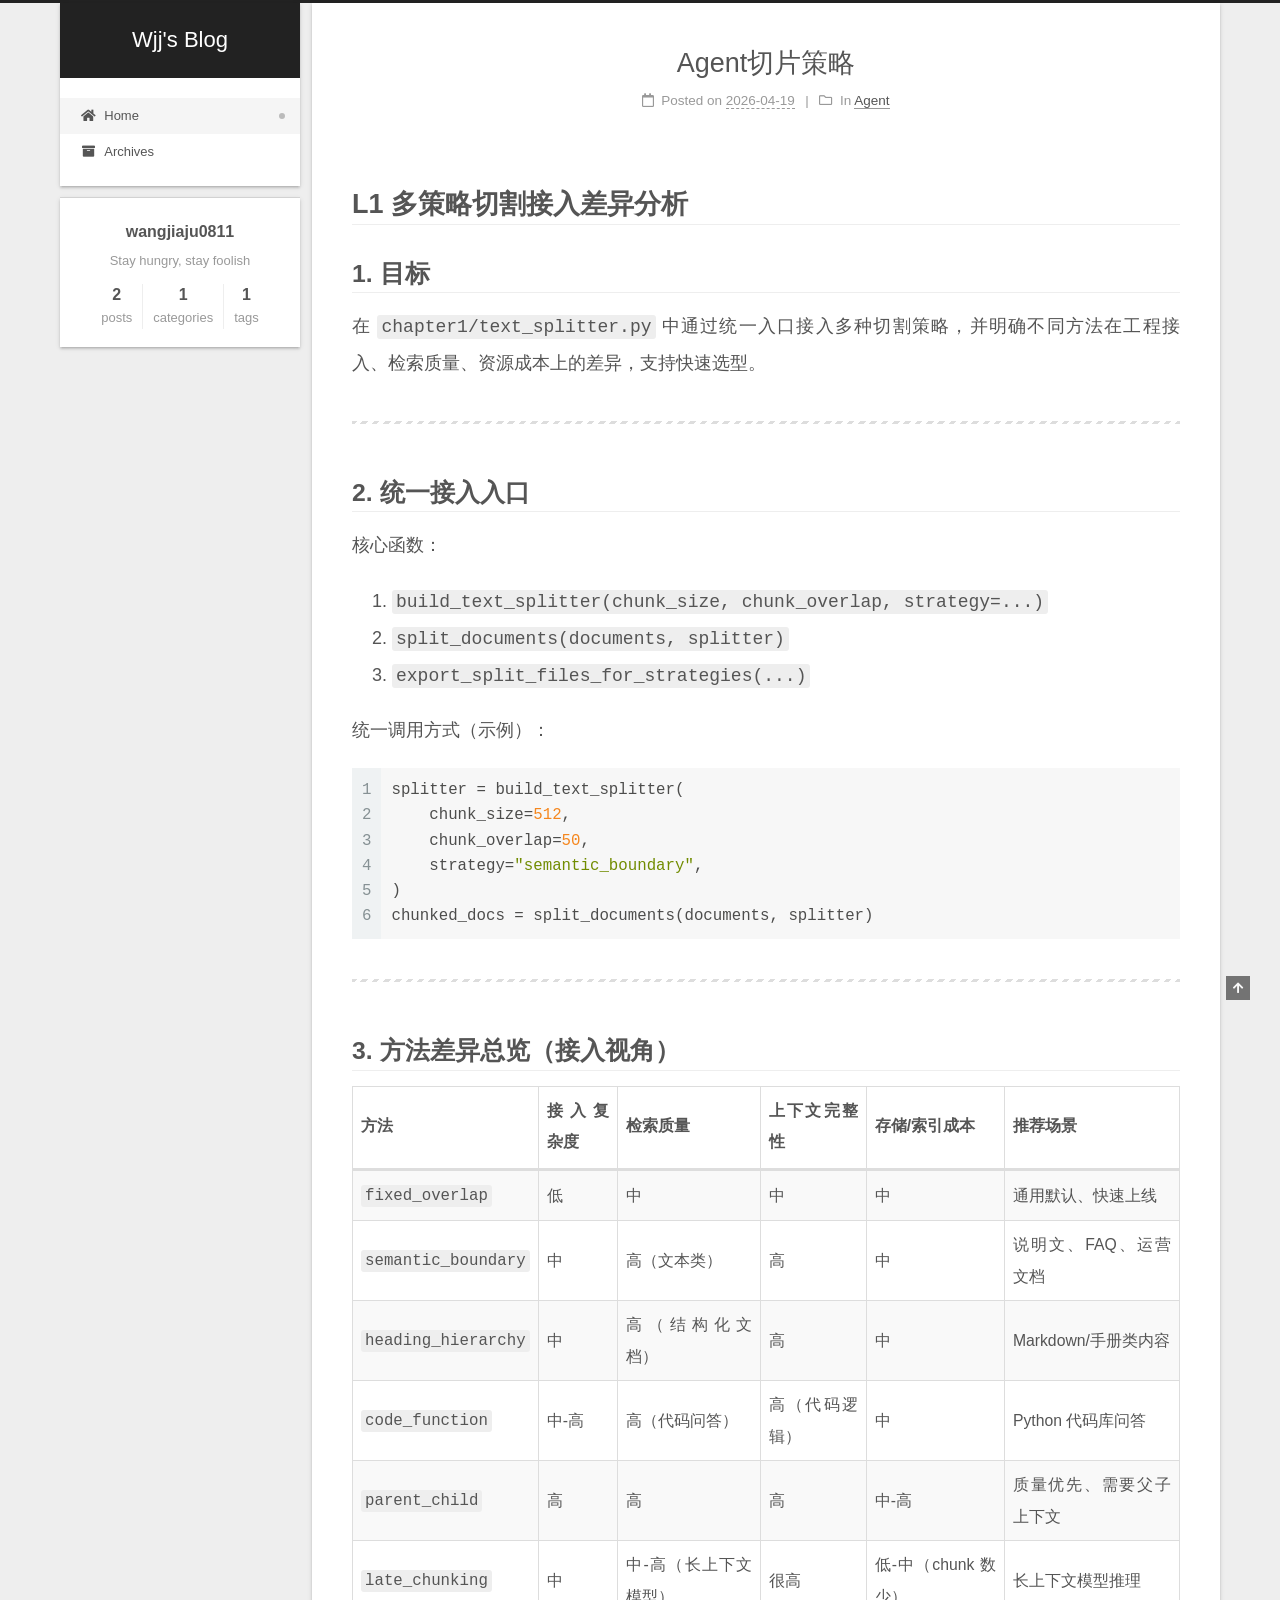
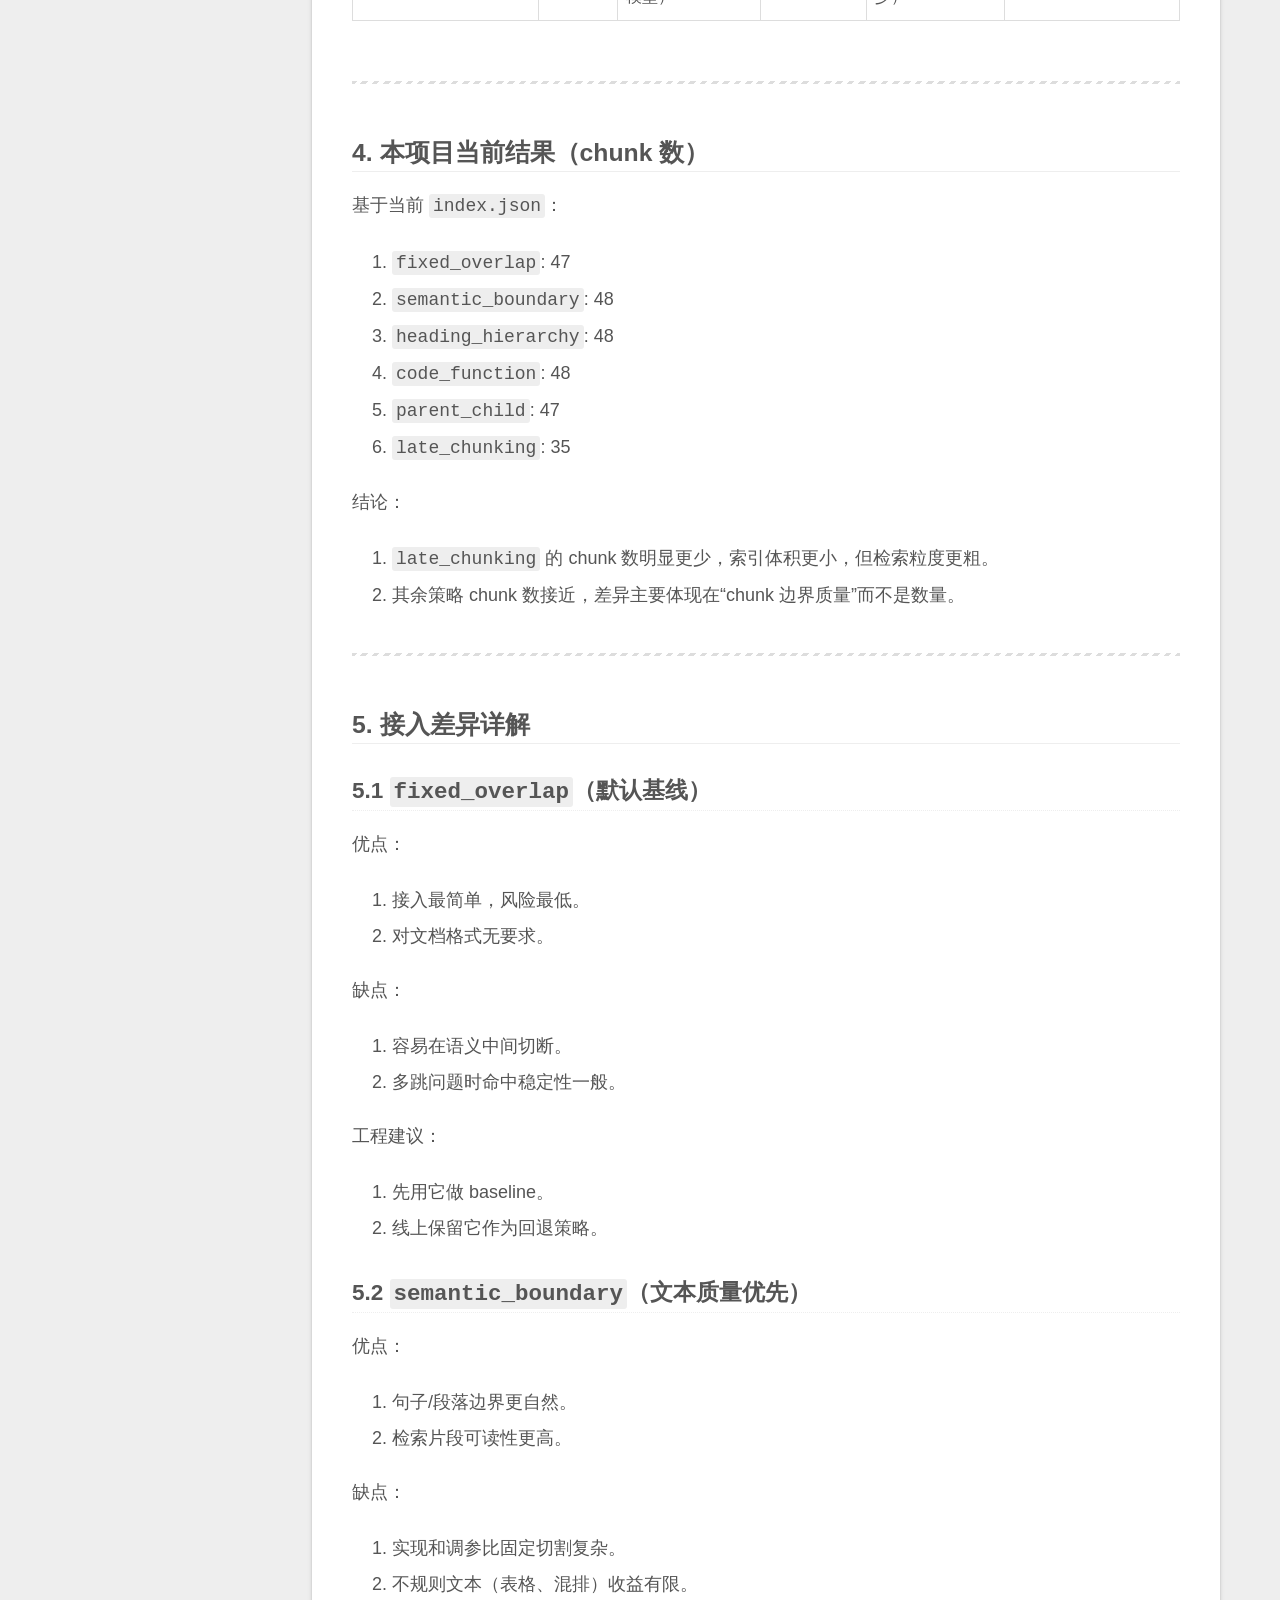
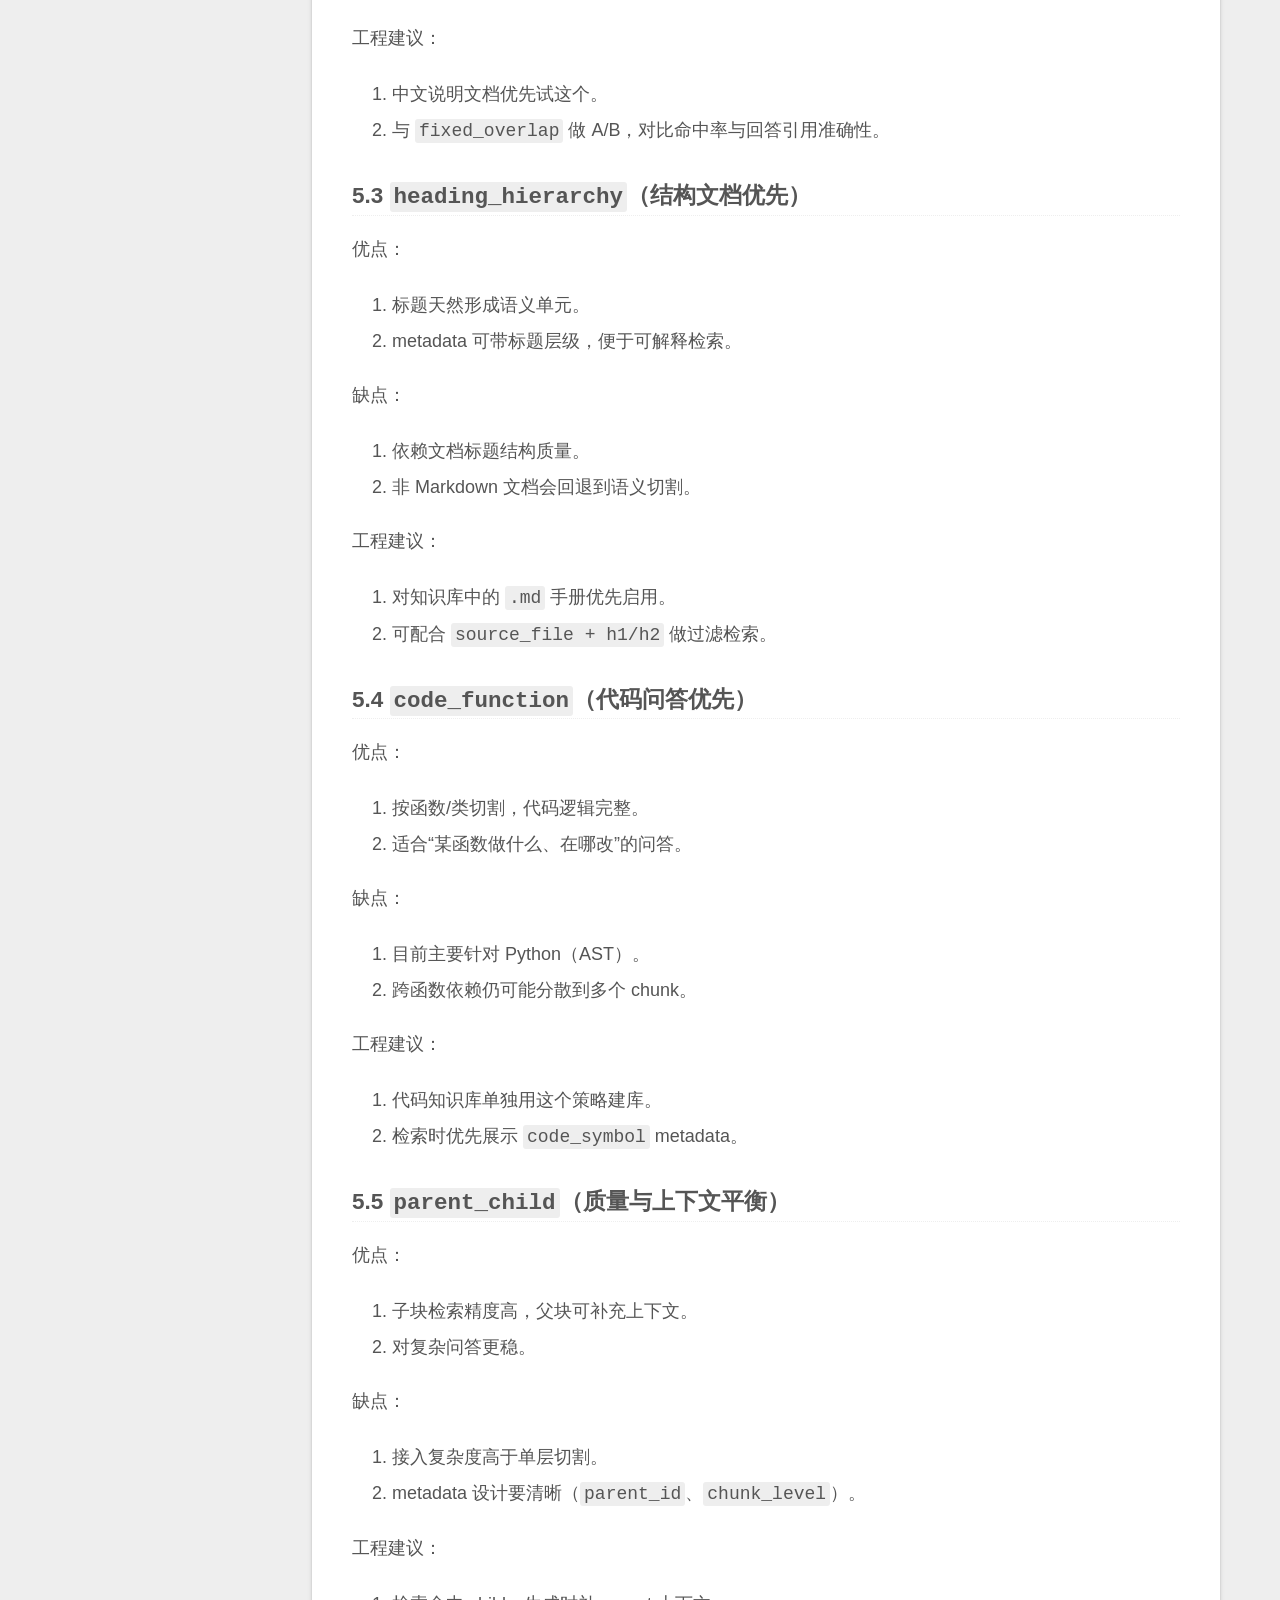
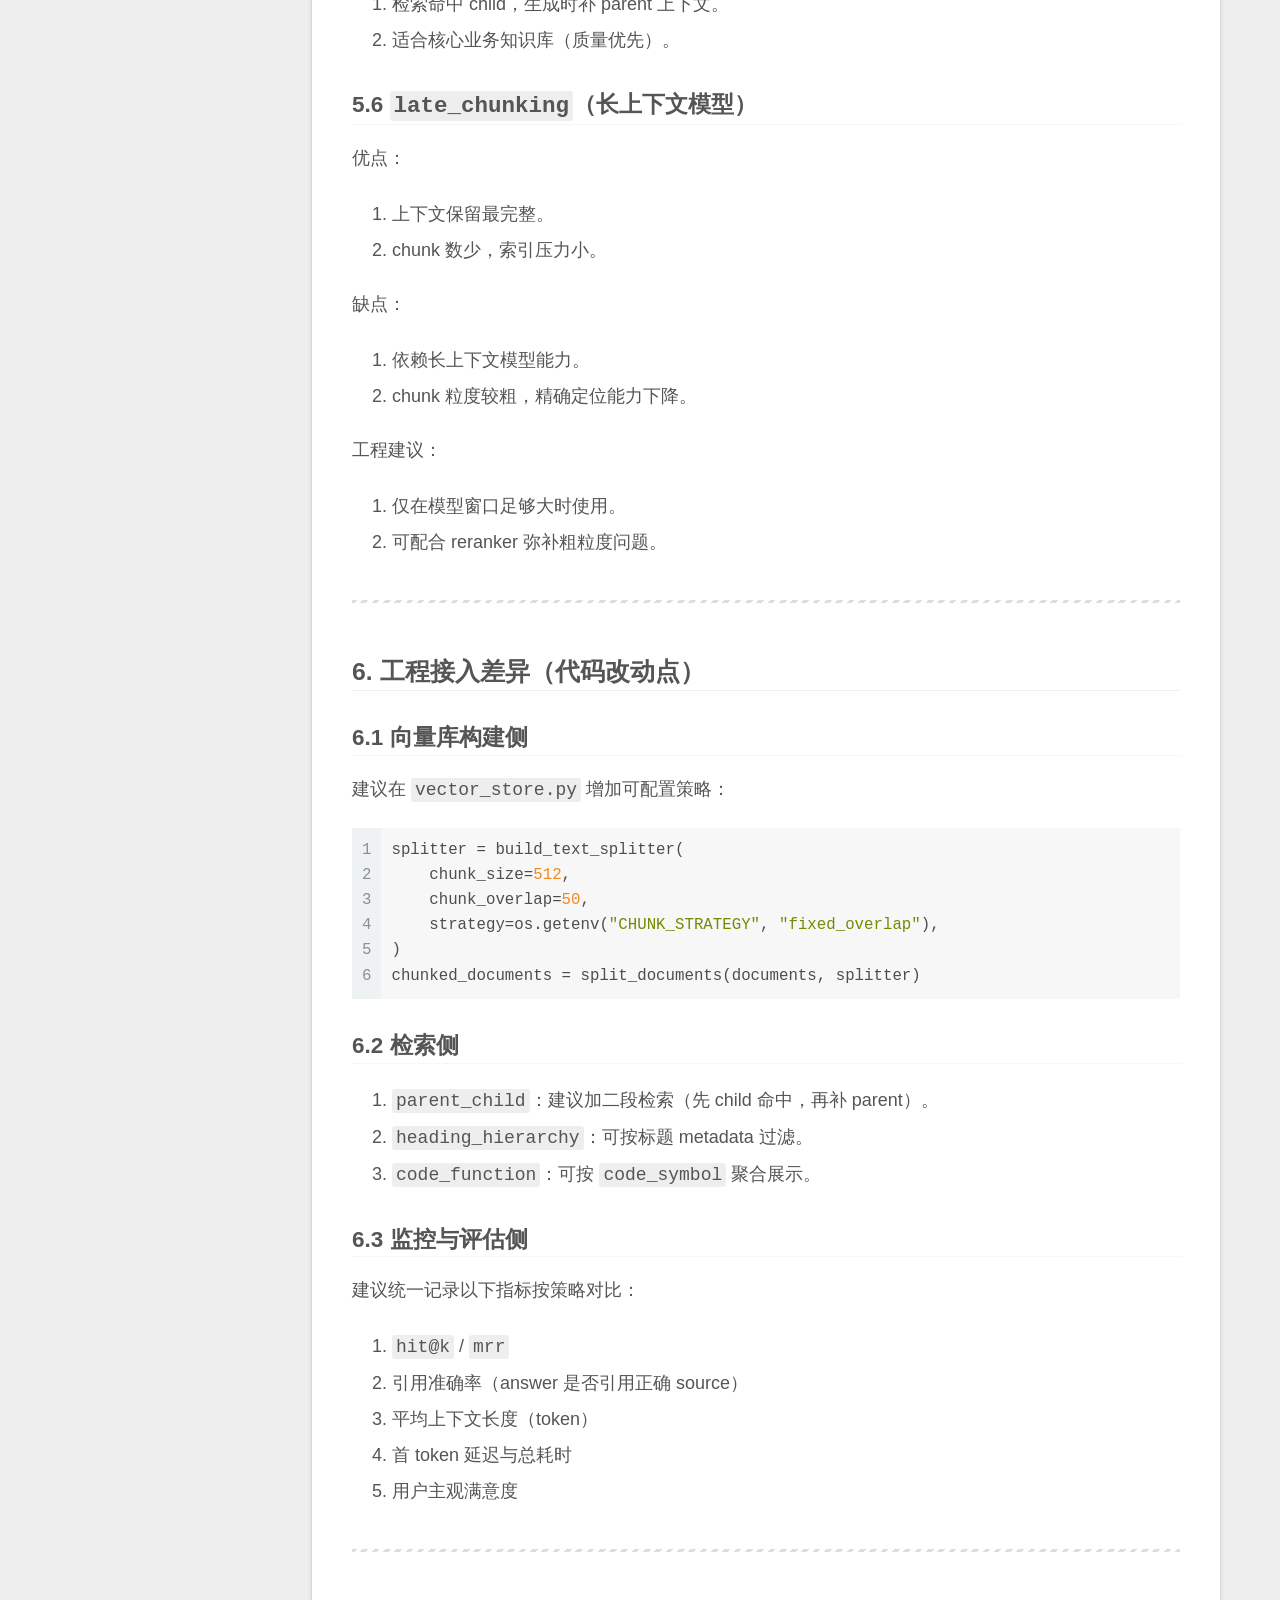
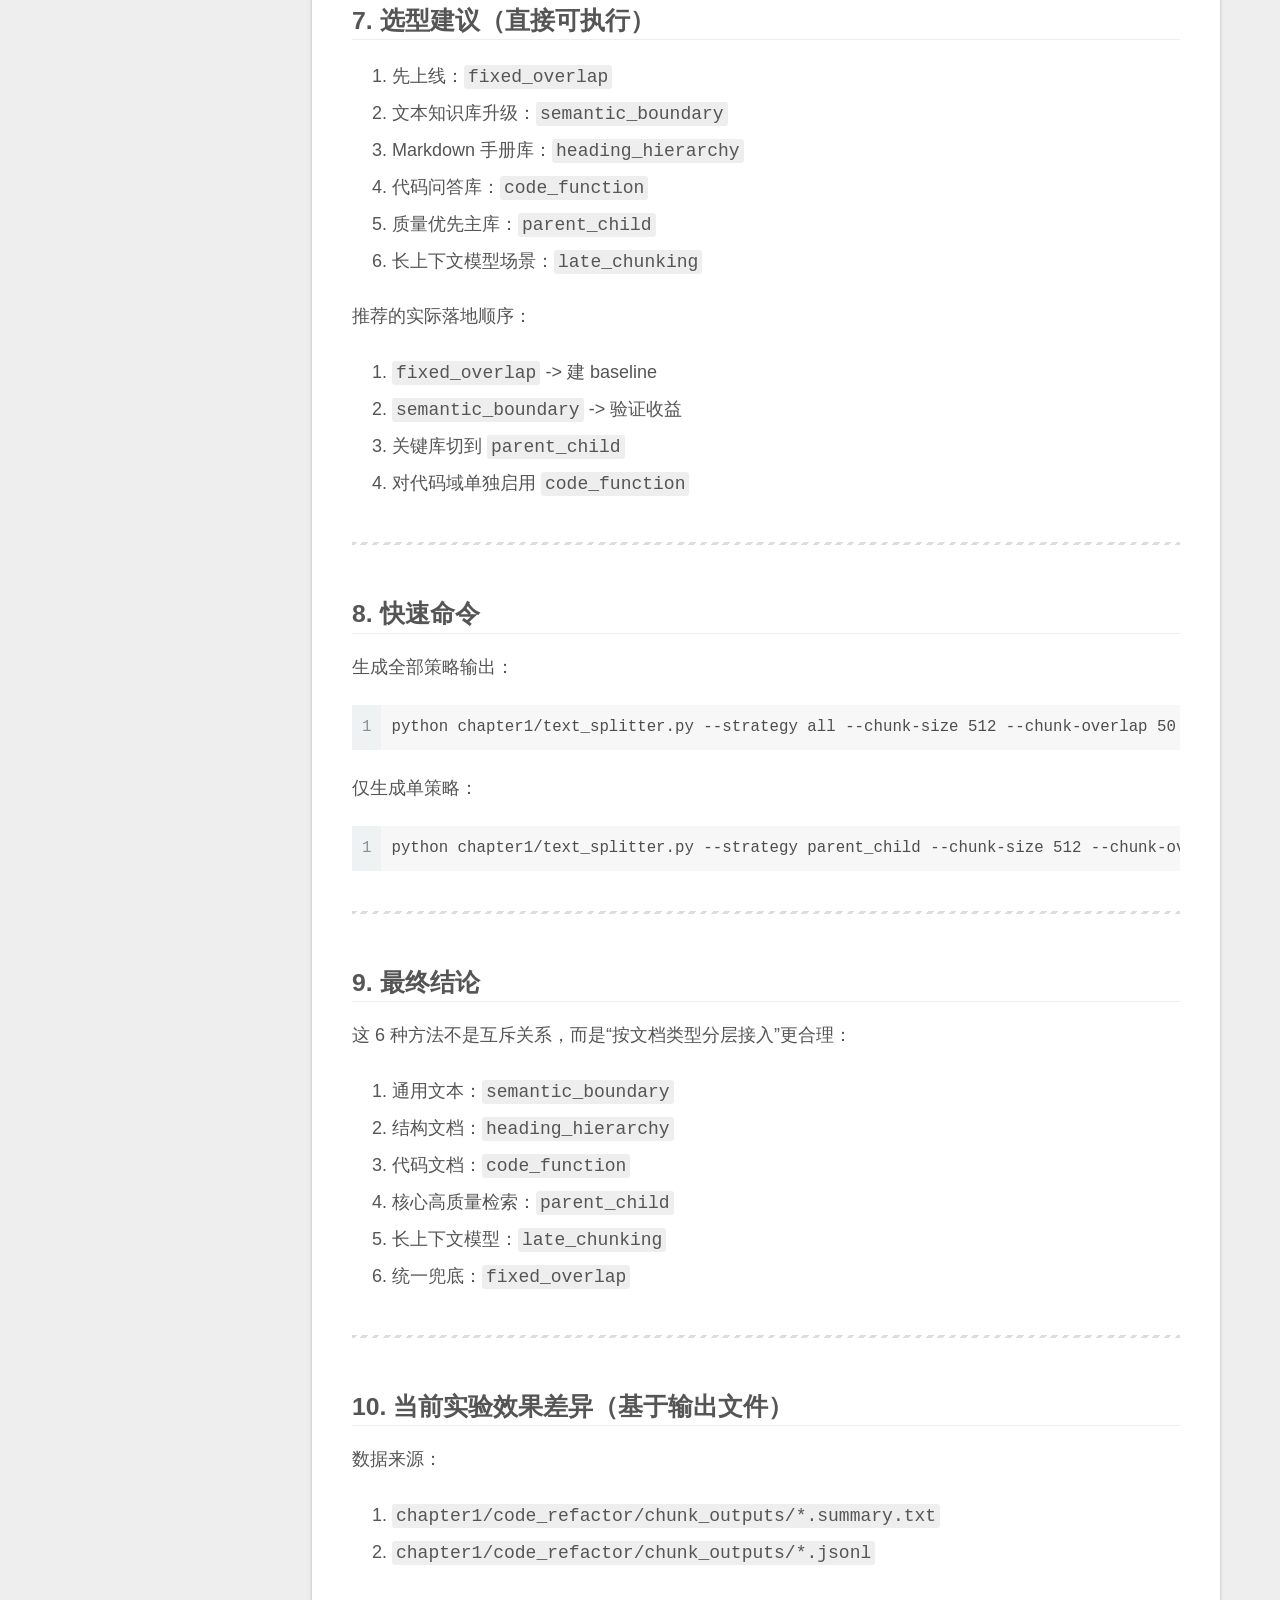
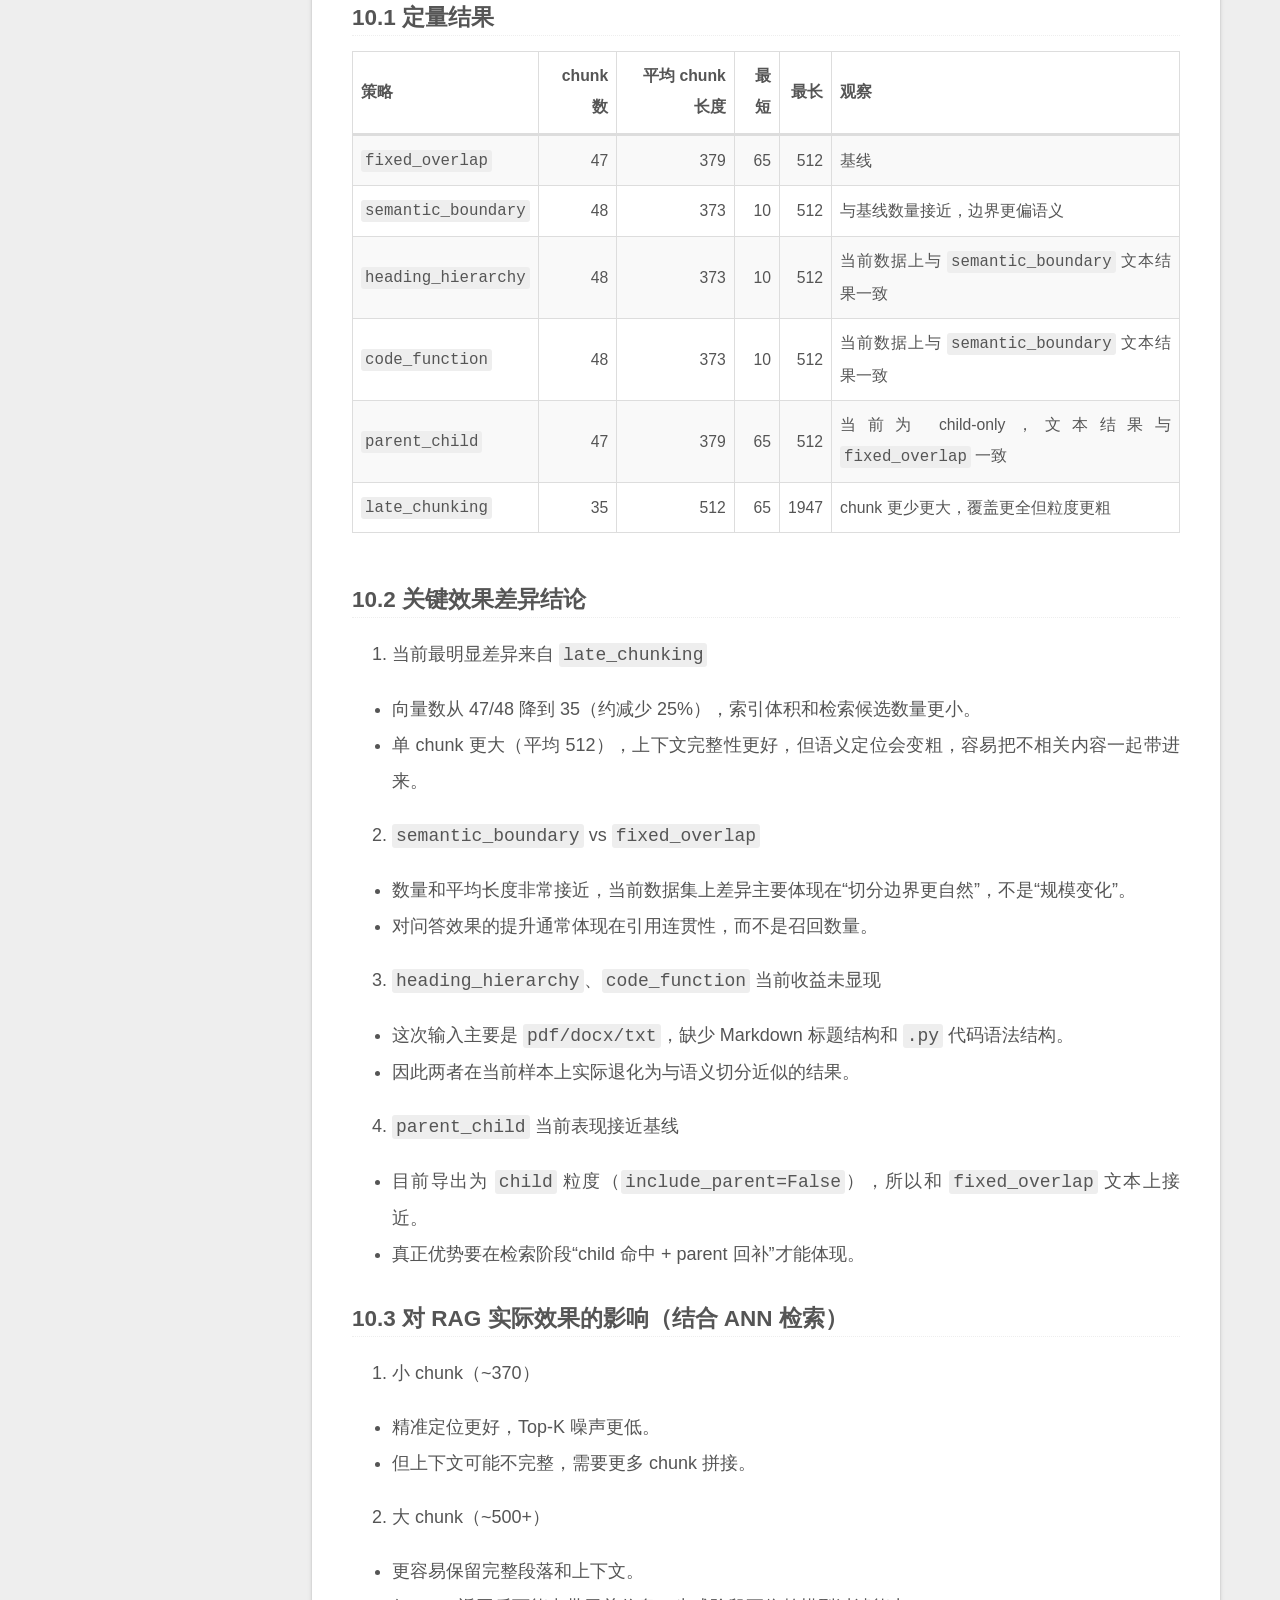
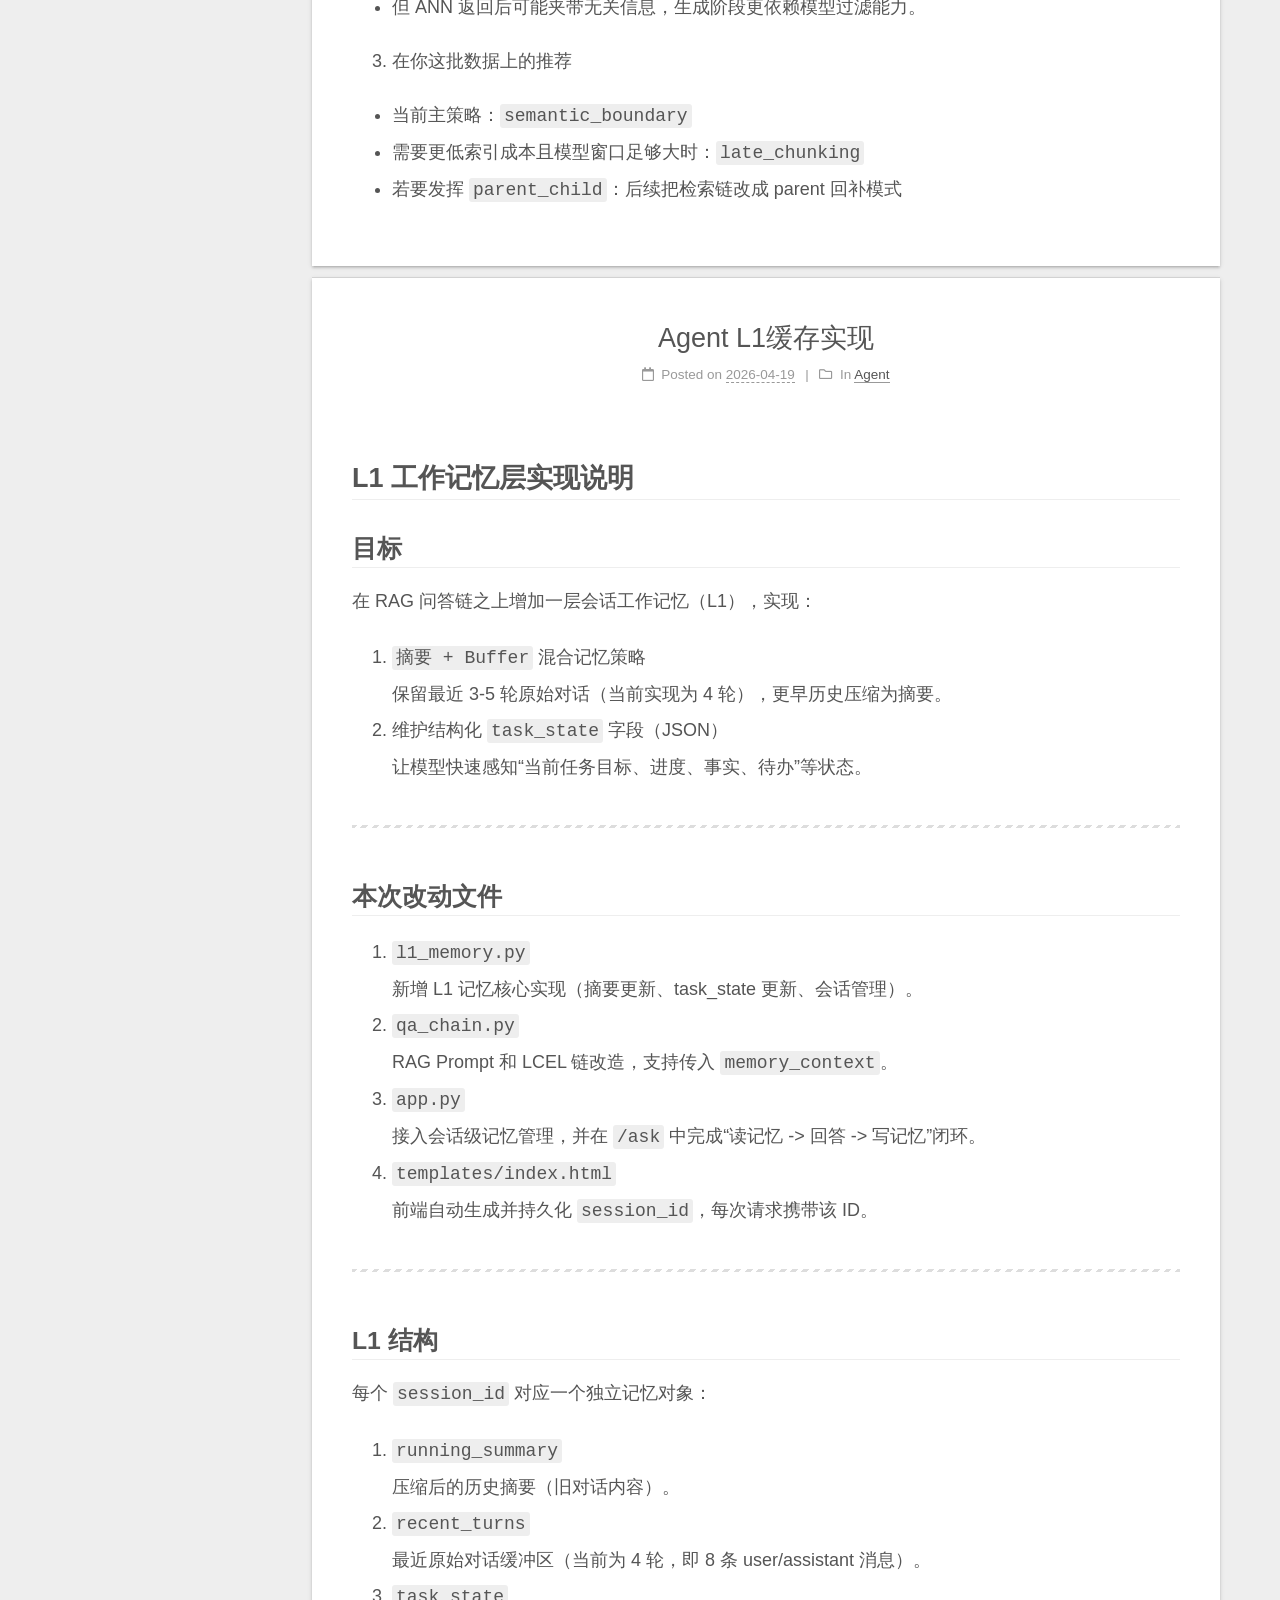
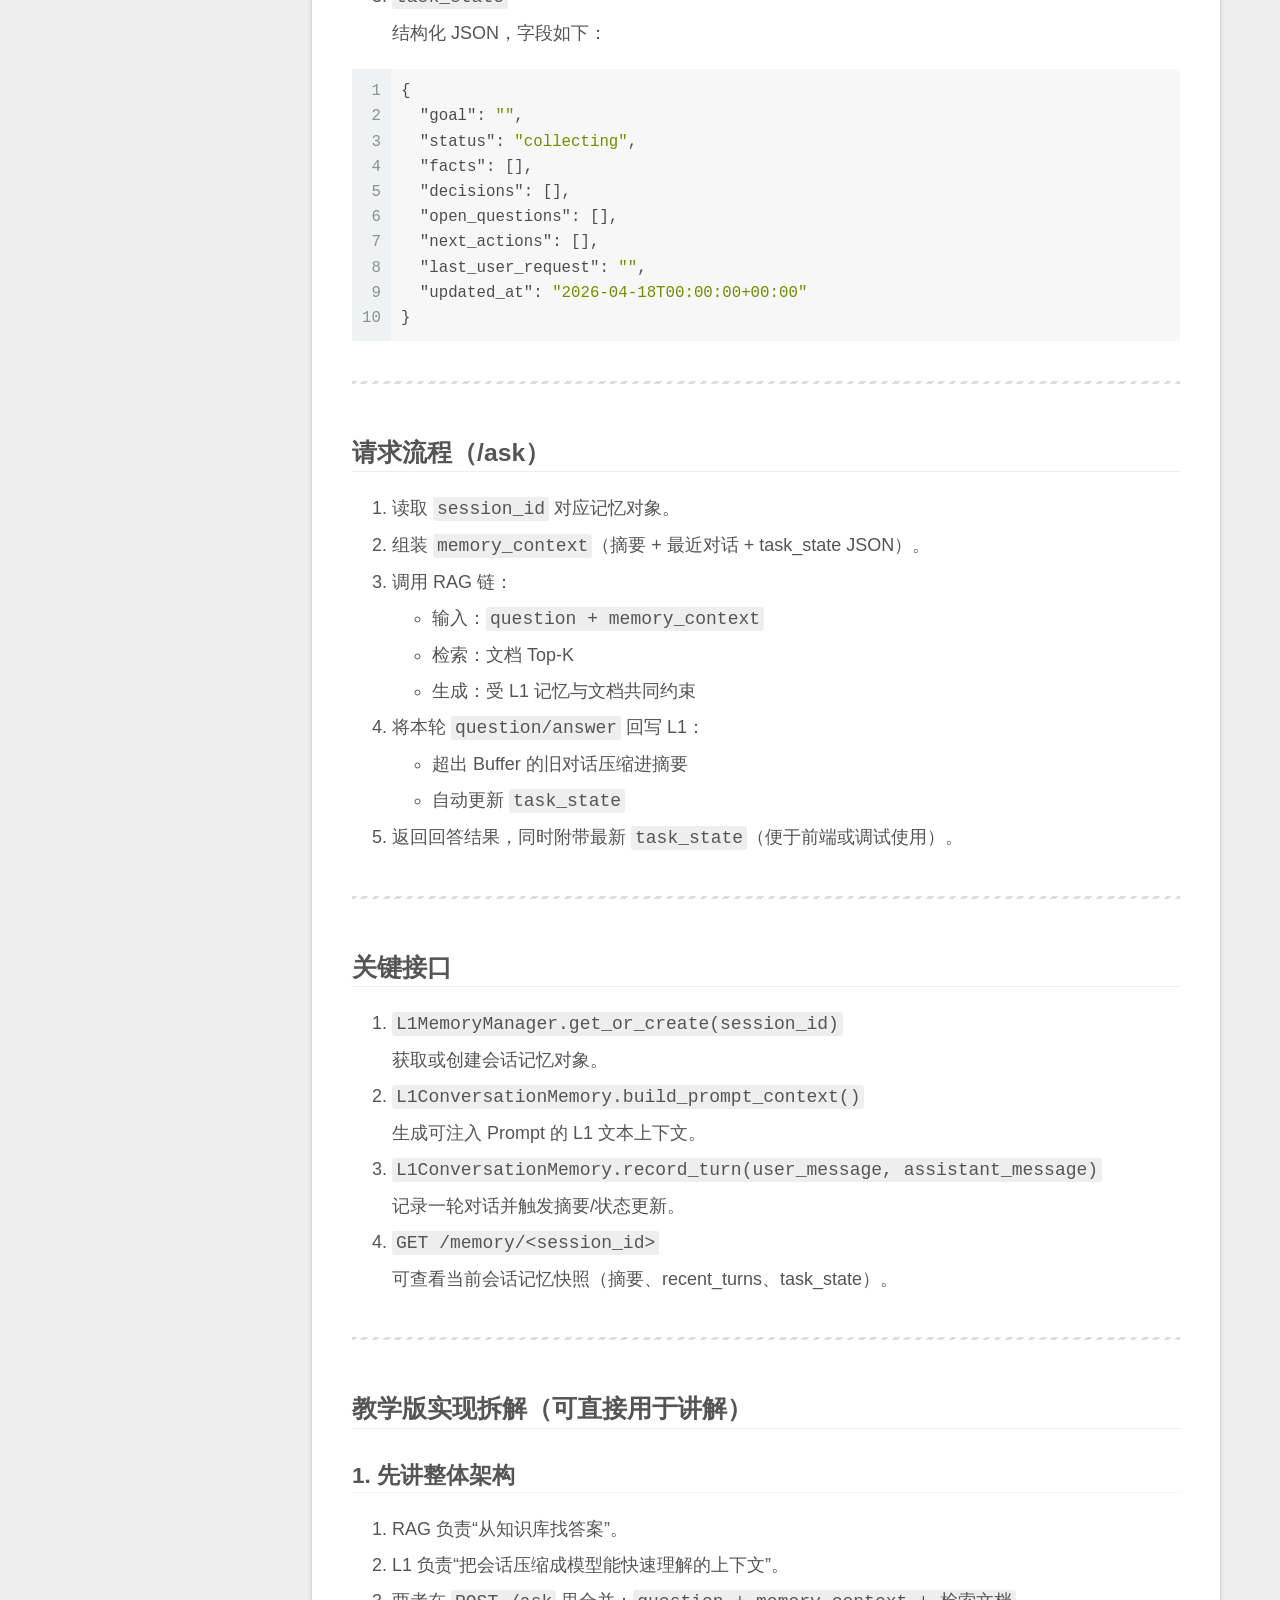
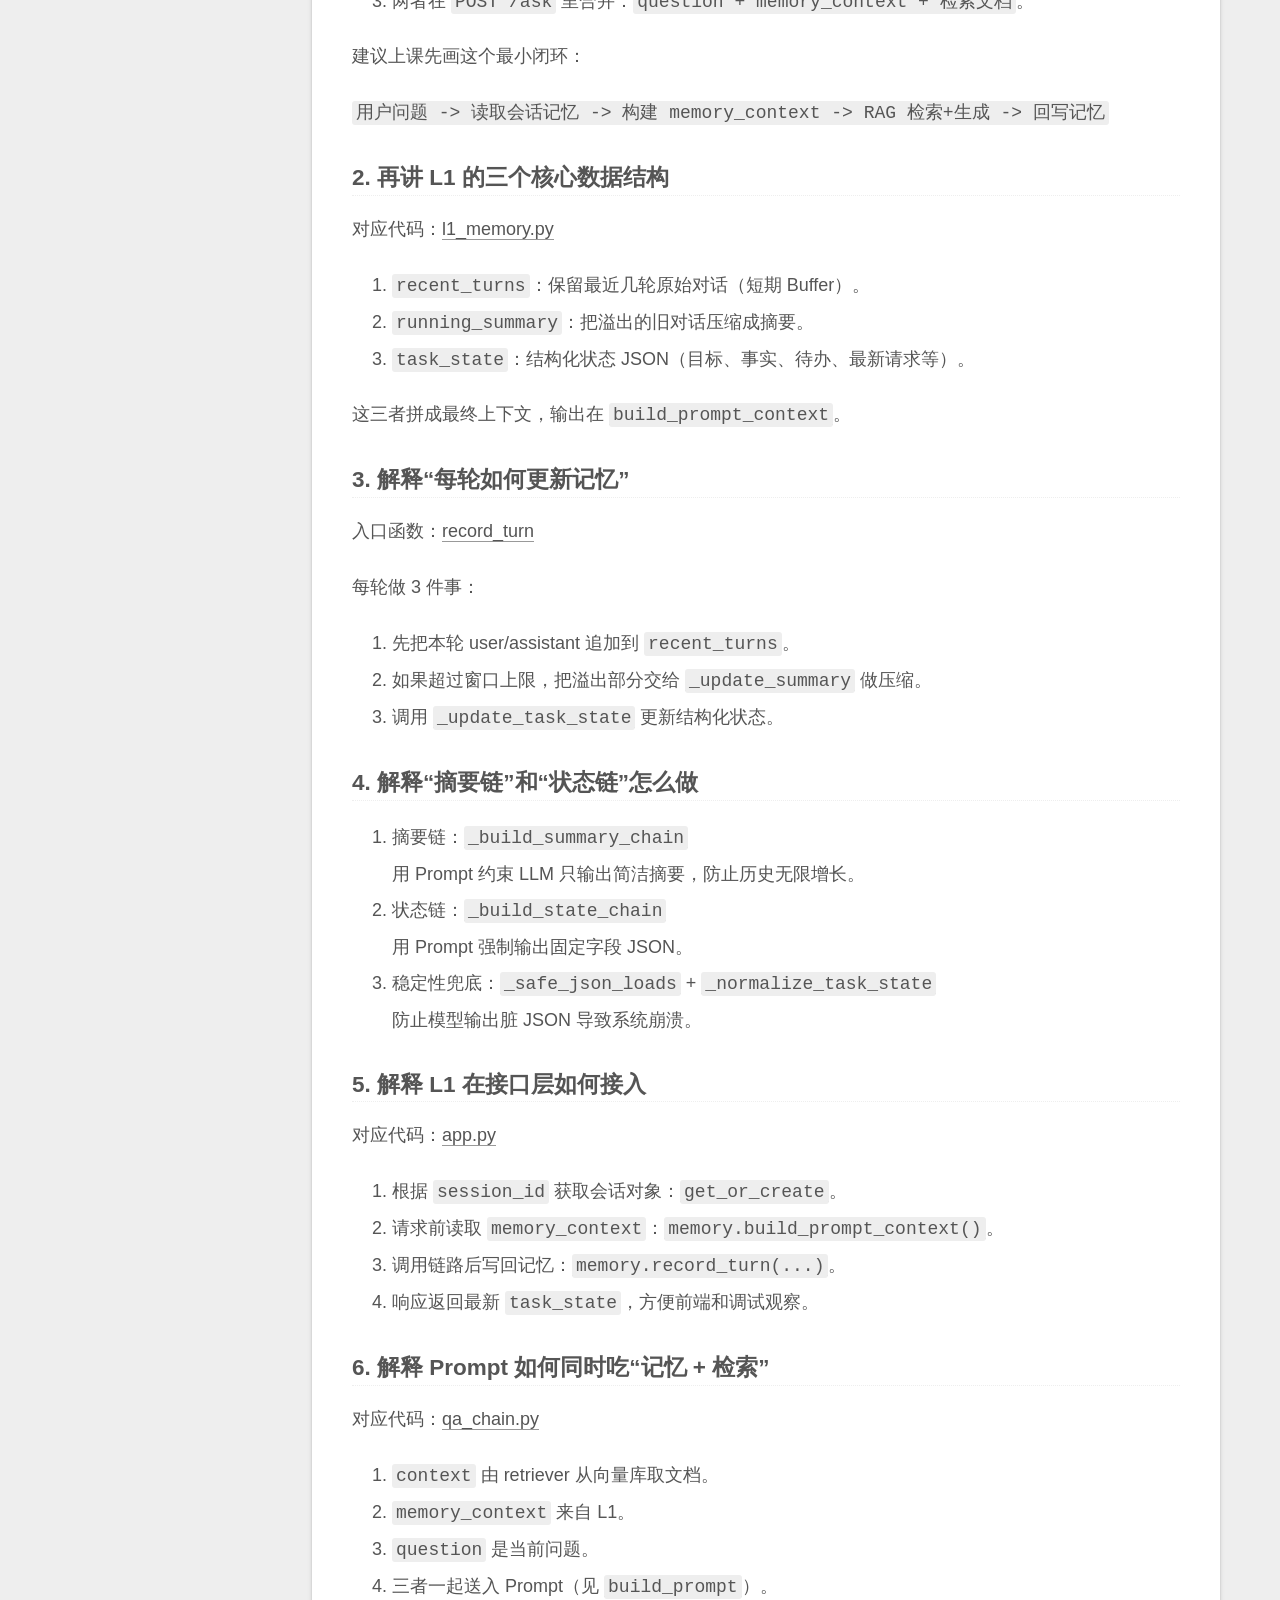
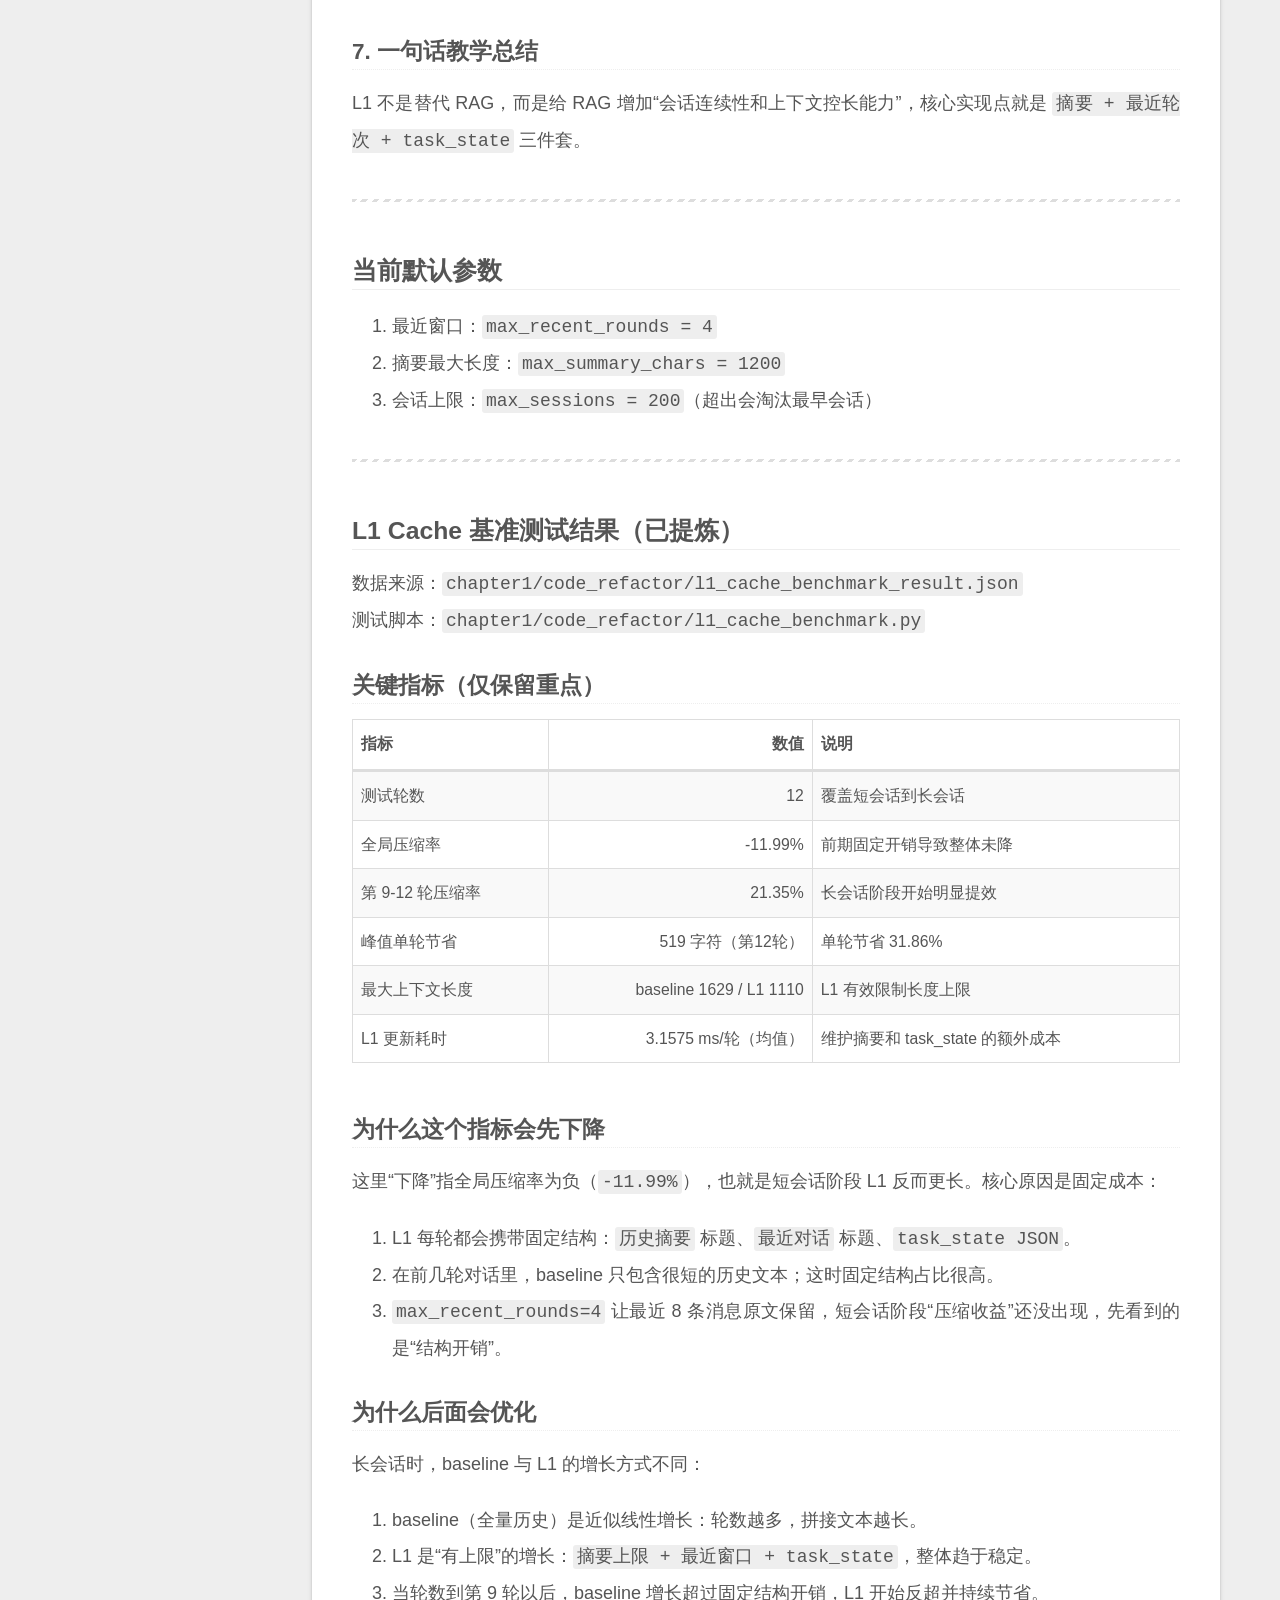
==== commit 2dbad71d: "Site updated: 2026-04-19 21:54:27" ====
--- a/index.html
+++ b/index.html
@@ -27,7 +27,7 @@
 <meta property="og:site_name" content="Wjj&#39;s Blog">
 <meta property="og:description" content="Stay hungry, stay foolish">
 <meta property="og:locale">
-<meta property="article:author" content="John Doe">
+<meta property="article:author" content="wangjiaju0811">
 <meta name="twitter:card" content="summary">
 
 <link rel="canonical" href="http://example.com/">
@@ -151,7 +151,7 @@
 
     <span hidden itemprop="author" itemscope itemtype="http://schema.org/Person">
       <meta itemprop="image" content="/images/avatar.gif">
-      <meta itemprop="name" content="John Doe">
+      <meta itemprop="name" content="wangjiaju0811">
       <meta itemprop="description" content="Stay hungry, stay foolish">
     </span>
 
@@ -562,7 +562,7 @@
 
     <span hidden itemprop="author" itemscope itemtype="http://schema.org/Person">
       <meta itemprop="image" content="/images/avatar.gif">
-      <meta itemprop="name" content="John Doe">
+      <meta itemprop="name" content="wangjiaju0811">
       <meta itemprop="description" content="Stay hungry, stay foolish">
     </span>
 
@@ -837,7 +837,7 @@
 
       <div class="site-overview-wrap sidebar-panel">
         <div class="site-author motion-element" itemprop="author" itemscope itemtype="http://schema.org/Person">
-  <p class="site-author-name" itemprop="name">John Doe</p>
+  <p class="site-author-name" itemprop="name">wangjiaju0811</p>
   <div class="site-description" itemprop="description">Stay hungry, stay foolish</div>
 </div>
 <div class="site-state-wrap motion-element">
@@ -887,7 +887,7 @@
   <span class="with-love">
     <i class="fa fa-heart"></i>
   </span>
-  <span class="author" itemprop="copyrightHolder">John Doe</span>
+  <span class="author" itemprop="copyrightHolder">wangjiaju0811</span>
 </div>
   <div class="powered-by">Powered by <a href="https://hexo.io/" class="theme-link" rel="noopener" target="_blank">Hexo</a> & <a href="https://theme-next.org/" class="theme-link" rel="noopener" target="_blank">NexT.Gemini</a>
   </div>
--- a/css/main.css
+++ b/css/main.css
@@ -1168,7 +1168,7 @@
 }
 .links-of-author a::before,
 .links-of-author span.exturl::before {
-  background: #47ffeb;
+  background: #b1ffff;
   border-radius: 50%;
   content: ' ';
   display: inline-block;
